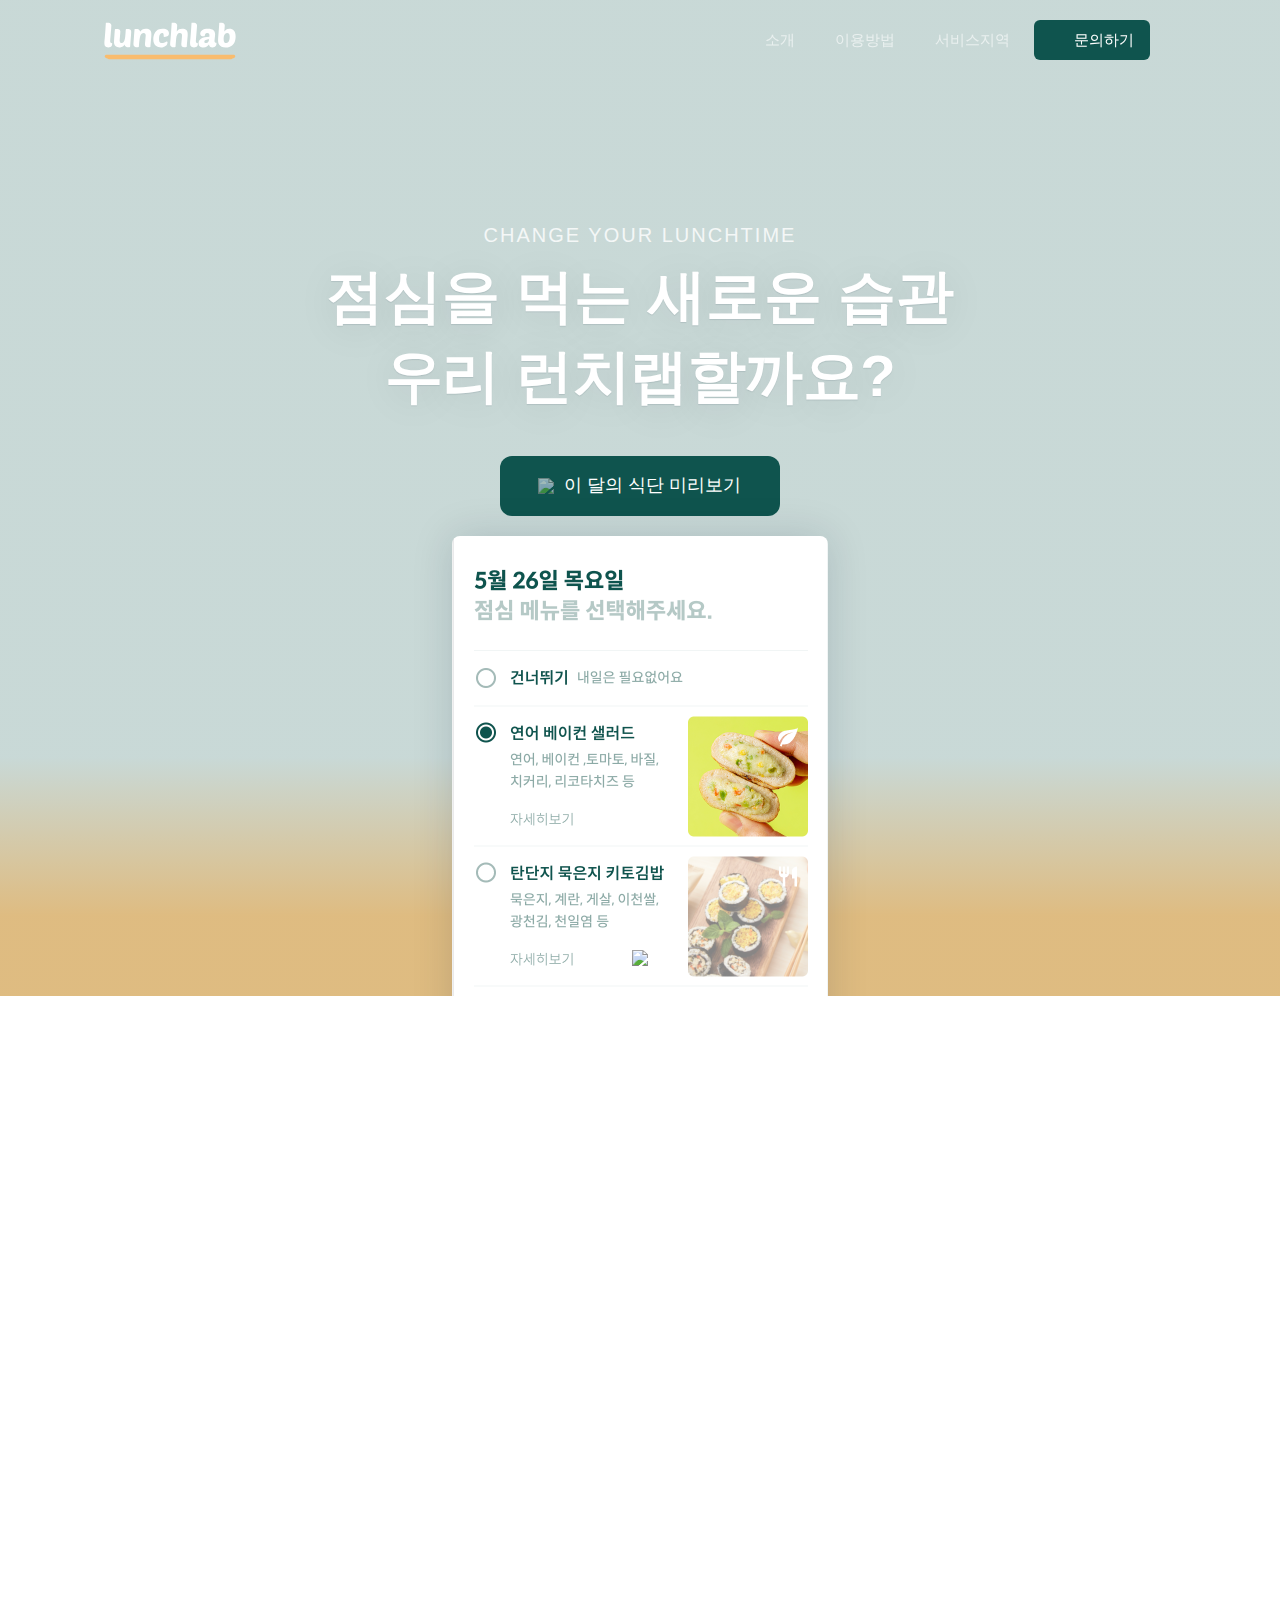
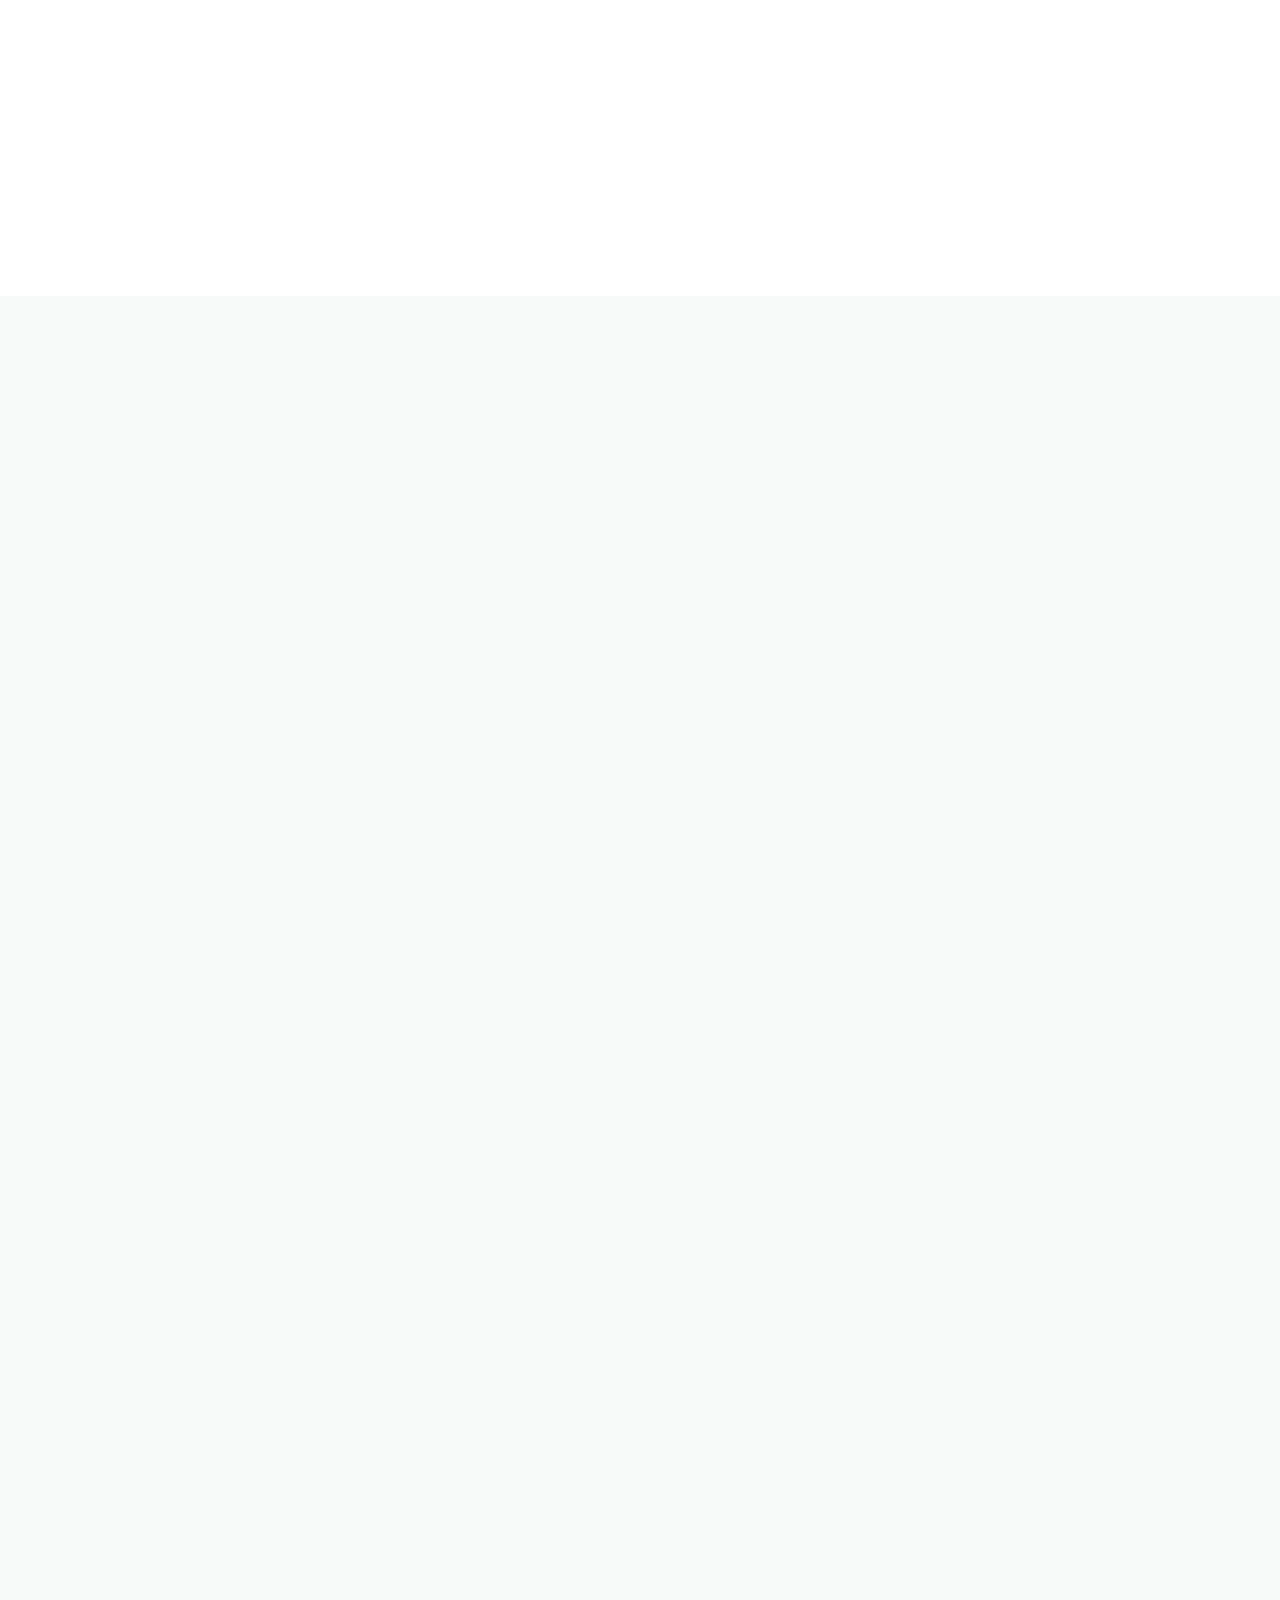
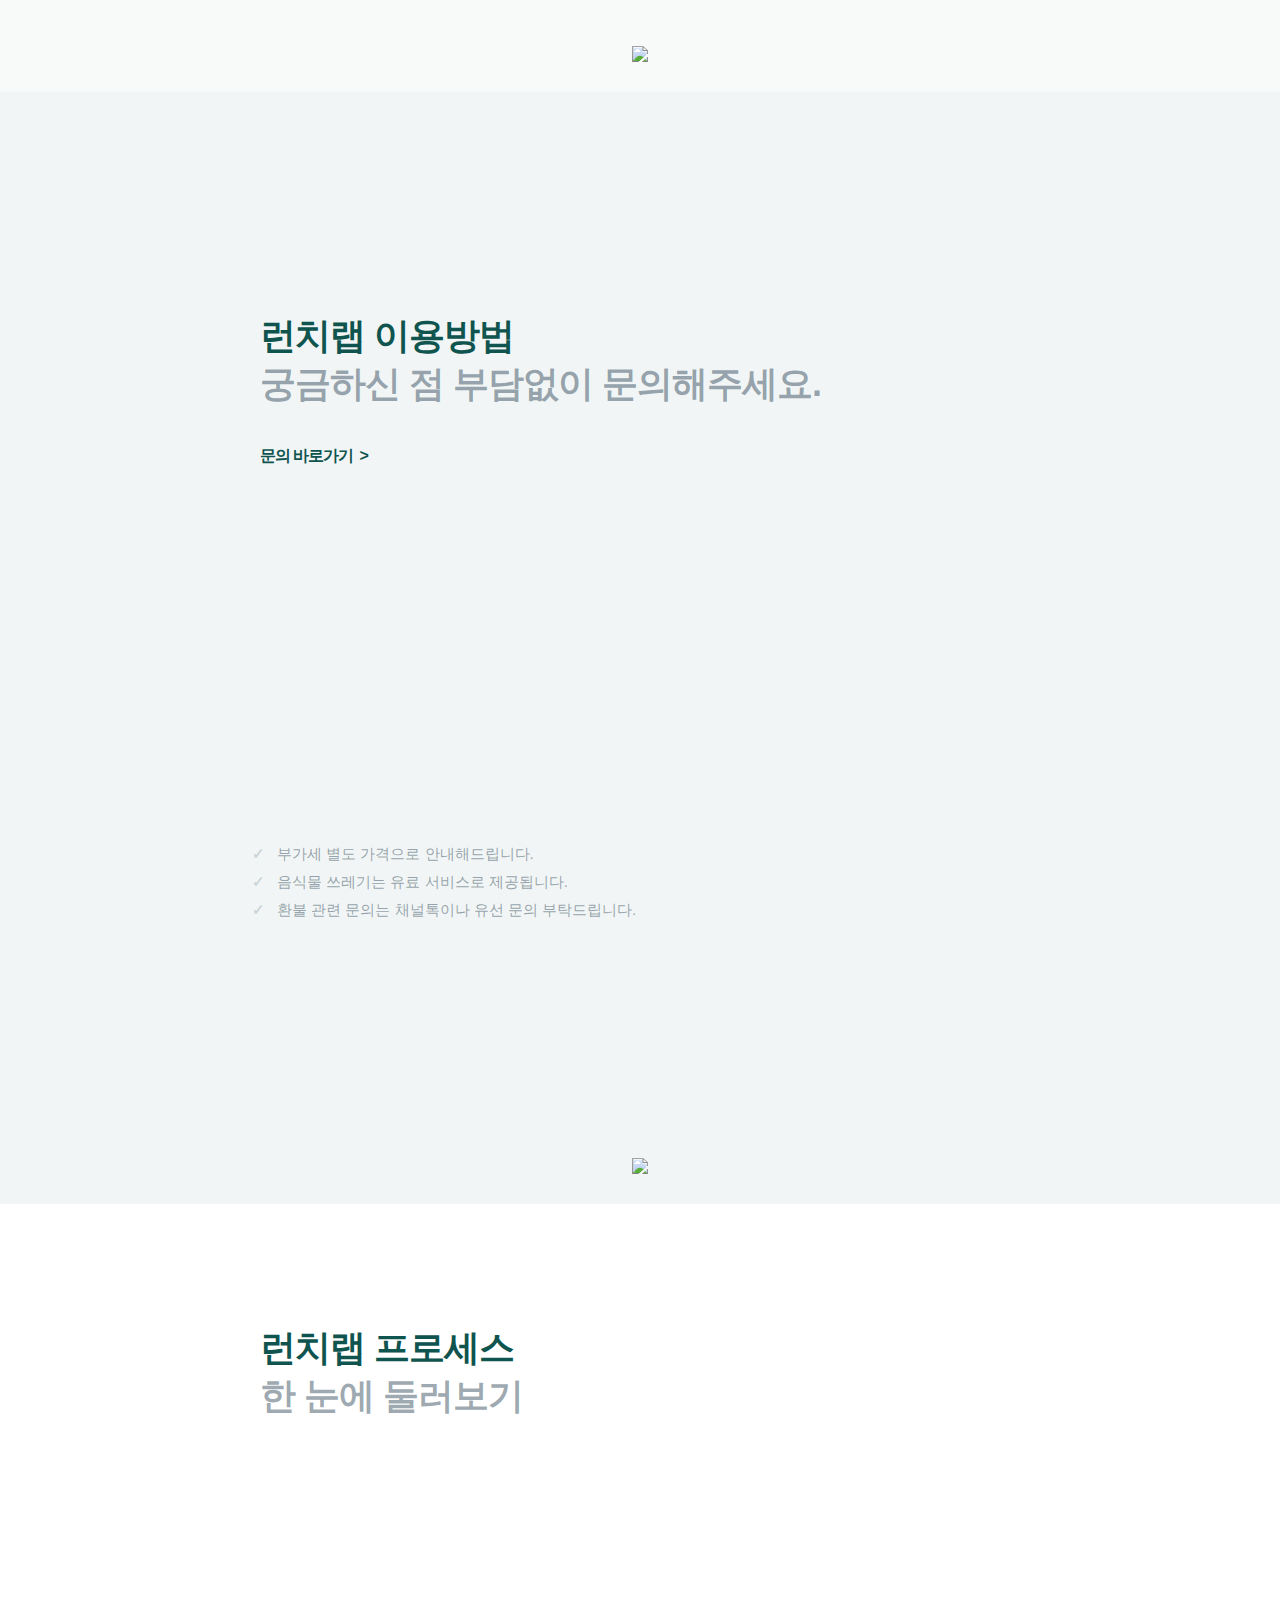
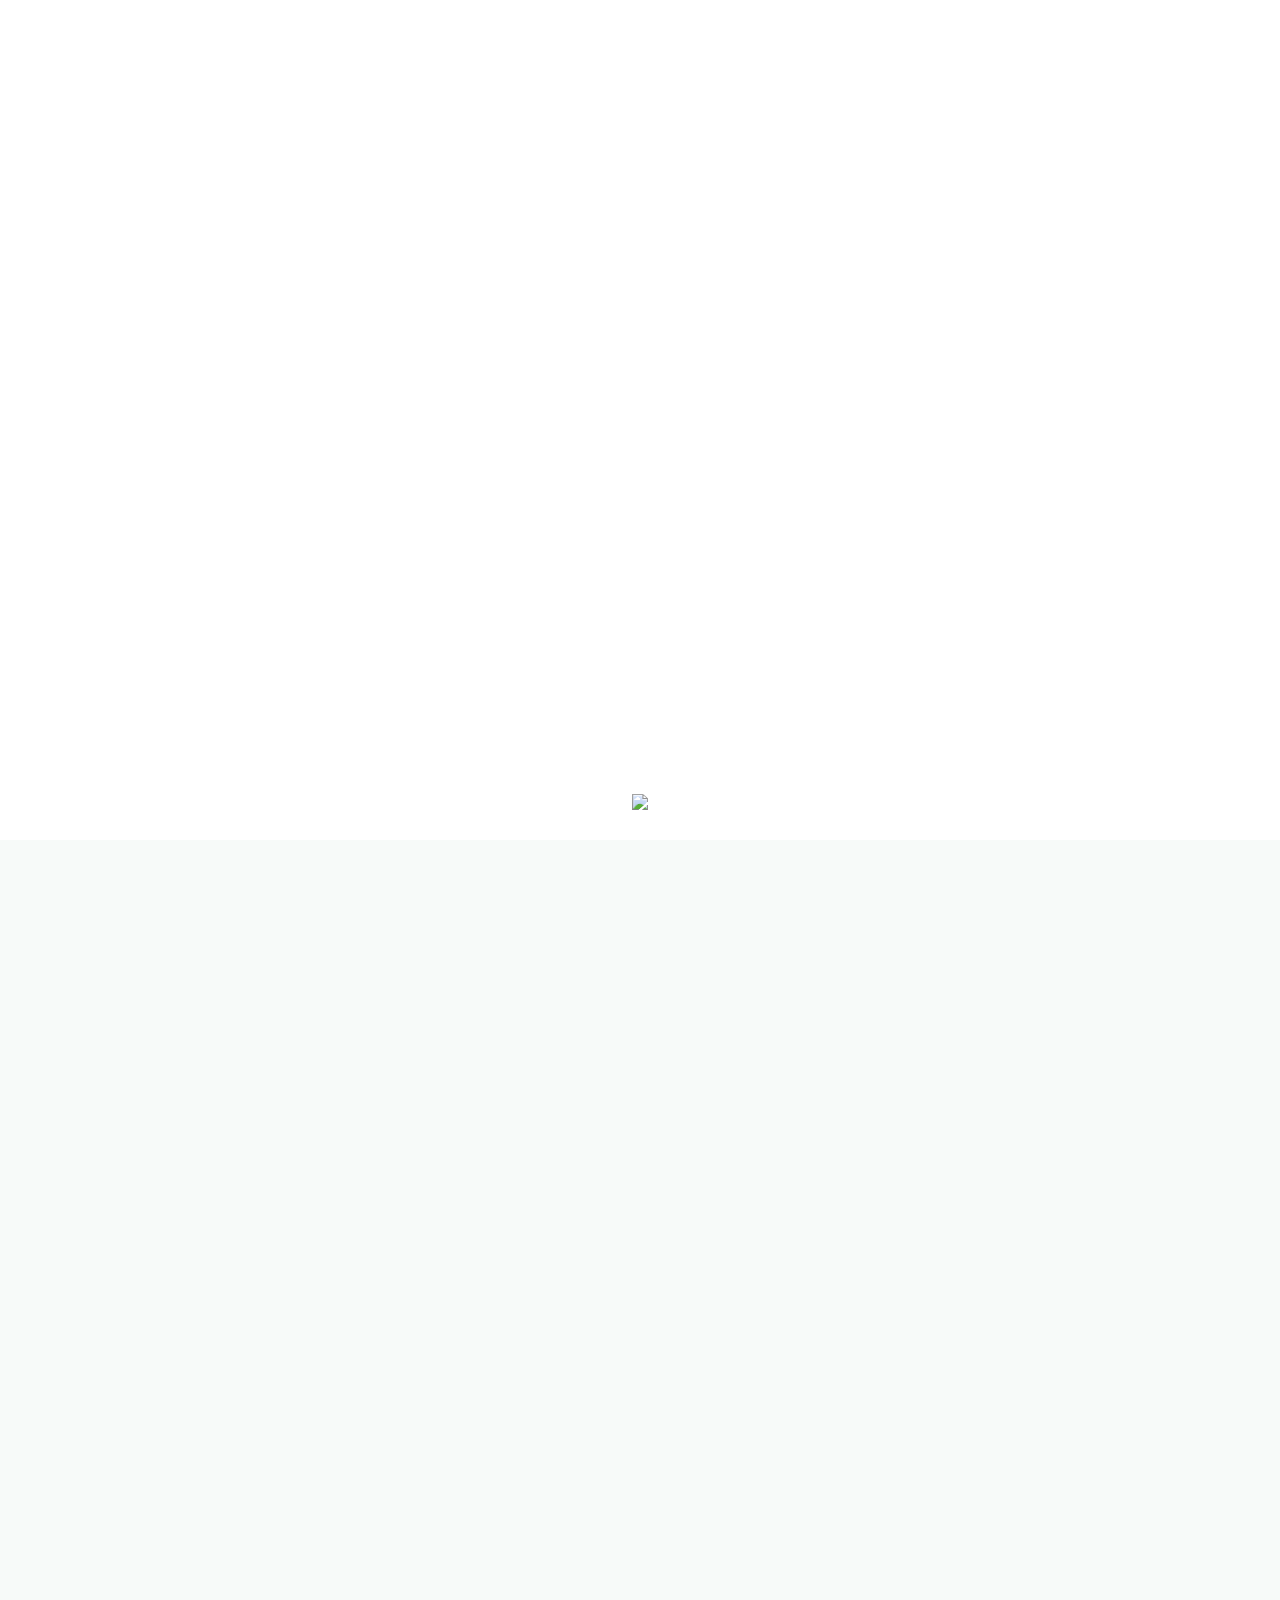
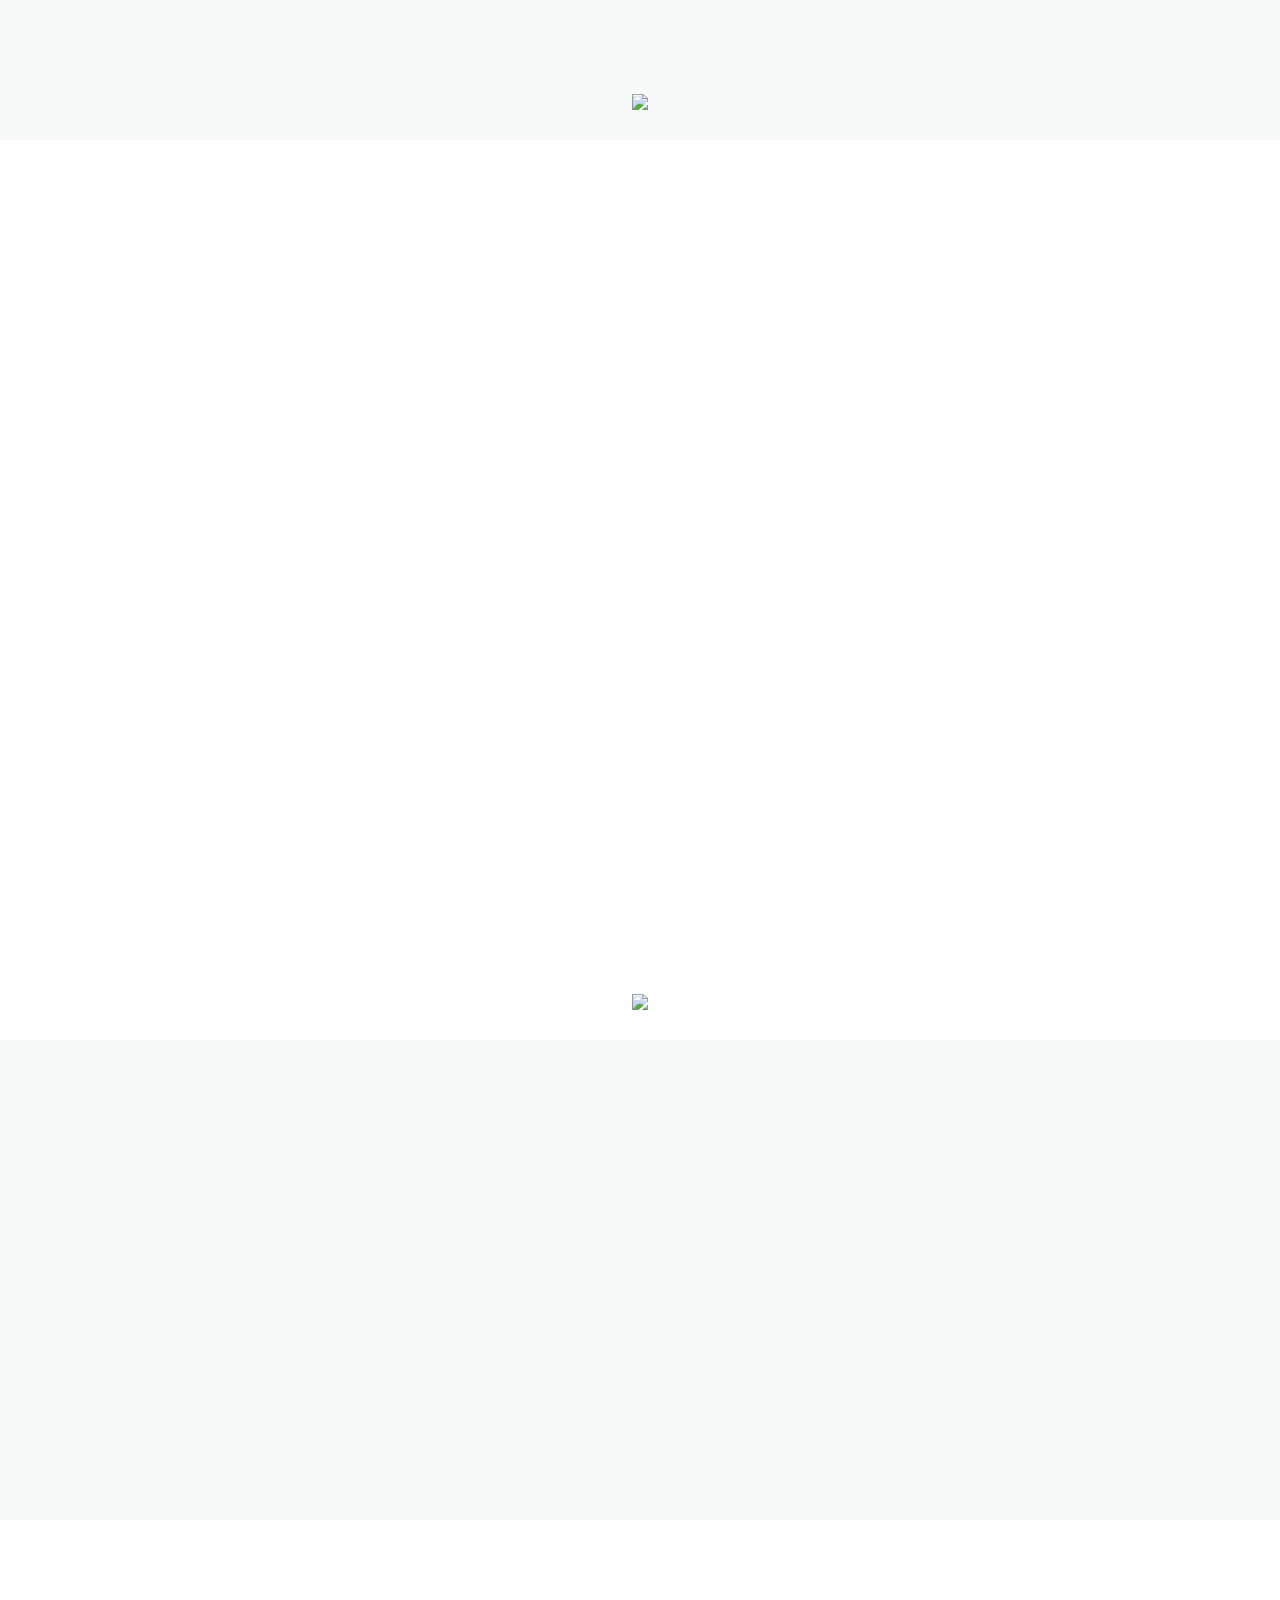
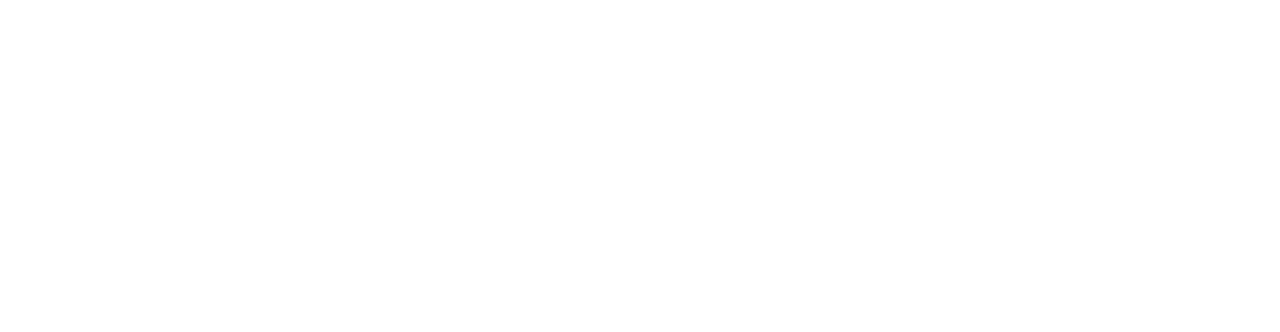
==== index.html @ 1bc384d7 "로고 최종 확정안 반영" ====
<!DOCTYPE html>
<html>
<head>
<meta charset="UTF-8">
<meta name="viewport" content="width=device-width, initial-scale=1.0" />
<meta name="theme-color" content="#ffffff">
<link rel=”shortcut icon” href=”img/favicon.png”>
<link rel="icon" href="img/favicon.png">
<link rel="mask-icon" href="img/favicon.png" color="#000000">
<link rel="apple-touch-icon" href="img/favicon.png">
<title> 런치랩 </title>
<link rel="stylesheet" href="asset/company.css">
</head>

<body>

<div class="wrapper">

    <header class="gnb wow fadeInDown" data-wow-delay=".5s">
        <div class="inner-wrapper">
            <a class="brand" href="#jump-hero">
                <svg width="192" height="50" viewBox="0 0 192 50" fill="FFFFFF" xmlns="http://www.w3.org/2000/svg">
                    <path d="M11.3732 33.8372C9.45861 33.8372 8.08443 33.3402 7.25066 32.3464C6.41689 31.3525 6 29.7111 6 27.4221C6 27.0607 6.01544 26.6089 6.04632 26.0668C6.10808 25.5247 6.16984 24.832 6.2316 23.9887C6.32424 23.1153 6.43233 22.0461 6.55585 20.7812C6.67937 19.5162 6.80289 17.9802 6.92641 16.1732C7.08082 14.3661 7.23522 12.2428 7.38962 9.80329C7.5749 7.36376 7.76019 4.53271 7.94547 1.31012C7.97635 0.647528 8.05355 0.255998 8.17707 0.135527C8.26971 0.0451757 8.51676 0 8.9182 0H10.7247C11.6511 0 12.4231 0.105411 13.0407 0.316234C13.6584 0.527058 14.1524 0.813176 14.523 1.17459C14.8936 1.536 15.1561 1.95765 15.3105 2.43953C15.4649 2.89129 15.5421 3.37318 15.5421 3.88518C15.5421 4.48753 15.4957 5.36094 15.4031 6.50541C15.3413 7.61976 15.2487 8.88471 15.1252 10.3002C15.0017 11.7158 14.8781 13.1915 14.7546 14.7275C14.6311 16.2635 14.5076 17.7393 14.384 19.1548C14.2605 20.5402 14.1524 21.7901 14.0598 22.9045C13.998 24.0188 13.9672 24.8621 13.9672 25.4344C13.9672 26.2174 14.1061 26.7746 14.384 27.1059C14.6928 27.4372 15.0171 27.6781 15.3568 27.8287C15.6965 27.9492 16.0053 28.0395 16.2832 28.0998C16.592 28.1299 16.7464 28.2202 16.7464 28.3708C16.7464 29.0334 16.6692 29.696 16.5148 30.3586C16.3604 30.9911 16.0825 31.5784 15.681 32.1205C15.2796 32.6325 14.7237 33.0541 14.0135 33.3854C13.3341 33.6866 12.454 33.8372 11.3732 33.8372Z" "/>
                    <path d="M27.8985 12.4235C27.8985 13.056 27.8367 13.9445 27.7132 15.0889C27.6205 16.2334 27.5125 17.4231 27.3889 18.6579C27.2963 19.8927 27.1882 21.0522 27.0647 22.1365C26.9721 23.2207 26.9257 24.0038 26.9257 24.4856C26.9257 25.5398 27.1882 26.368 27.7132 26.9704C28.269 27.5426 29.0256 27.8287 29.9829 27.8287C30.8167 27.8287 31.5115 27.5125 32.0673 26.88C32.6541 26.2174 33.1173 25.3741 33.4569 24.3501C33.8275 23.296 34.1209 22.1064 34.337 20.7812C34.5532 19.456 34.7076 18.1158 34.8002 16.7605C34.9238 15.4052 35.0164 14.0951 35.0782 12.8301C35.1708 11.5351 35.2635 10.4207 35.3561 9.48706C35.387 9.24612 35.4796 9.03529 35.634 8.85459C35.7884 8.67388 36.0355 8.58353 36.3752 8.58353H38.0427C39 8.58353 39.772 8.68894 40.3587 8.89976C40.9763 9.08047 41.455 9.35153 41.7947 9.71294C42.1652 10.0744 42.4123 10.5261 42.5358 11.0682C42.6902 11.5802 42.7674 12.1826 42.7674 12.8753C42.7674 13.3271 42.7365 13.9746 42.6748 14.8179C42.6439 15.6311 42.5667 16.7755 42.4432 18.2513C42.3196 19.6969 42.1652 21.5492 41.98 23.808C41.8256 26.0367 41.6248 28.8075 41.3778 32.1205C41.316 32.7529 41.2388 33.1294 41.1462 33.2499C41.0844 33.3704 40.8374 33.4306 40.405 33.4306H38.5985C37.6721 33.4306 36.9001 33.3252 36.2825 33.1144C35.6958 32.9035 35.2171 32.6325 34.8466 32.3012C34.476 31.9699 34.2135 31.5784 34.0591 31.1266C33.9047 30.6748 33.8121 30.208 33.7812 29.7261C33.318 30.5092 32.793 31.1718 32.2063 31.7139C31.6504 32.256 31.0637 32.6927 30.4461 33.024C29.8285 33.3252 29.1954 33.536 28.547 33.6565C27.8985 33.8071 27.2654 33.8824 26.6478 33.8824C25.4743 33.8824 24.4244 33.7016 23.498 33.3402C22.5716 32.9487 21.7841 32.4367 21.1356 31.8042C20.518 31.1718 20.0394 30.4188 19.6997 29.5454C19.36 28.672 19.1902 27.7384 19.1902 26.7445C19.1902 26.3529 19.2056 25.7205 19.2365 24.8471C19.2983 23.9435 19.36 22.9346 19.4218 21.8202C19.5144 20.7059 19.6071 19.5313 19.6997 18.2965C19.7923 17.0315 19.8695 15.8419 19.9313 14.7275C20.0239 13.6132 20.1012 12.6344 20.1629 11.7911C20.2556 10.9478 20.3173 10.3454 20.3482 9.984C20.41 9.44188 20.5335 9.08047 20.7188 8.89976C20.904 8.68894 21.2128 8.58353 21.6452 8.58353H23.1274C24.0847 8.58353 24.8722 8.67388 25.4898 8.85459C26.1074 9.03529 26.586 9.2913 26.9257 9.62259C27.2963 9.95388 27.5433 10.3605 27.6669 10.8424C27.8213 11.2941 27.8985 11.8212 27.8985 12.4235Z" />
                    <path d="M61.6945 29.4551C61.6945 28.7925 61.7408 27.9341 61.8334 26.88C61.957 25.7958 62.065 24.6664 62.1577 23.4918C62.2812 22.2871 62.3893 21.1275 62.4819 20.0132C62.6054 18.8988 62.6672 17.9652 62.6672 17.2122C62.6672 16.4292 62.4665 15.7365 62.065 15.1341C61.6945 14.5016 60.9533 14.1854 59.8416 14.1854C58.7608 14.1854 57.8653 14.4414 57.155 14.9534C56.4448 15.4654 55.8426 16.3991 55.3485 17.7544C54.8853 19.1096 54.4993 20.9769 54.1905 23.3562C53.8817 25.7355 53.5884 28.7925 53.3104 32.5271C53.2796 32.8885 53.2023 33.1294 53.0788 33.2499C52.9553 33.3704 52.6928 33.4306 52.2914 33.4306H50.6238C49.6665 33.4306 48.8791 33.3402 48.2615 33.1595C47.6747 32.9487 47.1961 32.6626 46.8255 32.3012C46.4859 31.9398 46.2388 31.5031 46.0844 30.9911C45.9609 30.4489 45.8991 29.8315 45.8991 29.1388C45.8991 28.6871 45.9146 28.0546 45.9454 27.2414C46.0072 26.3981 46.0998 25.2537 46.2234 23.808C46.3469 22.3322 46.4858 20.48 46.6403 18.2513C46.8255 15.9925 47.0417 13.2066 47.2887 9.89365C47.3196 9.23106 47.3968 8.83953 47.5203 8.71906C47.613 8.62871 47.86 8.58353 48.2615 8.58353H50.068C50.9944 8.58353 51.751 8.68894 52.3377 8.89976C52.9553 9.11059 53.4494 9.39671 53.82 9.75812C54.1905 10.0894 54.453 10.496 54.6074 10.9779C54.7618 11.4296 54.8545 11.8965 54.8853 12.3784C55.8426 10.7821 56.9389 9.68282 58.1741 9.08047C59.4093 8.448 60.9533 8.13177 62.8062 8.13177C64.1032 8.13177 65.2303 8.2673 66.1876 8.53835C67.1449 8.80941 67.9323 9.27623 68.5499 9.93882C69.1984 10.5713 69.6771 11.4146 69.9859 12.4687C70.2947 13.4927 70.4491 14.7727 70.4491 16.3087C70.4491 16.7906 70.4182 17.4833 70.3564 18.3868C70.2947 19.2904 70.2175 20.2842 70.1248 21.3685C70.0322 22.4226 69.9241 23.5369 69.8006 24.7115C69.708 25.856 69.6153 26.9252 69.5227 27.9191C69.43 28.9129 69.3528 29.7864 69.2911 30.5393C69.2293 31.2922 69.1984 31.7892 69.1984 32.0301C69.1984 32.6927 69.1212 33.0993 68.9668 33.2499C68.8124 33.3704 68.4727 33.4306 67.9478 33.4306H66.4655C65.4773 33.4306 64.6744 33.3402 64.0568 33.1595C63.4392 32.9788 62.9606 32.7228 62.6209 32.3915C62.2812 32.0602 62.0342 31.6536 61.8798 31.1718C61.7562 30.6598 61.6945 30.0875 61.6945 29.4551Z" />
                    <path d="M85.3245 27.8739C86.2201 27.8739 86.9921 27.7534 87.6406 27.5125C88.3199 27.2715 88.9067 27.0005 89.4008 26.6993C89.8948 26.3981 90.3117 26.1271 90.6514 25.8861C90.9911 25.6452 91.2999 25.5247 91.5778 25.5247C92.2881 25.5247 92.6432 25.9765 92.6432 26.88C92.6432 27.0908 92.5969 27.392 92.5042 27.7835C92.4116 28.1449 92.2881 28.5365 92.1337 28.9581C91.9793 29.3497 91.8094 29.7261 91.6242 30.0875C91.4697 30.4489 91.3153 30.72 91.1609 30.9007C91.0065 31.0513 90.7286 31.2922 90.3272 31.6235C89.9566 31.9548 89.4471 32.2861 88.7986 32.6174C88.1501 32.9487 87.3935 33.2348 86.5289 33.4758C85.6642 33.7468 84.7069 33.8824 83.657 33.8824C82.4835 33.8824 81.2638 33.7167 79.9977 33.3854C78.7624 33.024 77.6353 32.4216 76.6162 31.5784C75.5972 30.7049 74.748 29.5454 74.0686 28.0998C73.4201 26.624 73.0959 24.7868 73.0959 22.5882C73.0959 21.8052 73.1422 20.9167 73.2348 19.9228C73.3584 18.8988 73.59 17.8598 73.9296 16.8056C74.2693 15.7214 74.7171 14.6673 75.2729 13.6433C75.8597 12.5892 76.6317 11.6555 77.589 10.8424C78.5463 10.0292 79.6889 9.38165 81.0167 8.89976C82.3755 8.38776 83.9812 8.13177 85.8341 8.13177C87.3472 8.13177 88.6442 8.31247 89.725 8.67388C90.8367 9.00518 91.7477 9.472 92.4579 10.0744C93.1682 10.6466 93.6931 11.3242 94.0328 12.1073C94.4034 12.8904 94.5887 13.7336 94.5887 14.6372C94.5887 16.2635 94.0637 17.4682 93.0138 18.2513C91.9638 19.0042 90.4816 19.3807 88.567 19.3807C88.1038 19.3807 87.7795 19.3506 87.5943 19.2904C87.4398 19.2 87.3626 19.0193 87.3626 18.7482C87.3626 18.0254 87.3472 17.3779 87.3163 16.8056C87.2854 16.2334 87.1928 15.7515 87.0384 15.36C86.9149 14.9685 86.7141 14.6673 86.4362 14.4565C86.1583 14.2456 85.7569 14.1402 85.2319 14.1402C84.2746 14.1402 83.5026 14.4414 82.9159 15.0438C82.36 15.6461 81.9277 16.384 81.6189 17.2574C81.341 18.1007 81.1557 18.9741 81.063 19.8776C81.0013 20.7812 80.9704 21.5341 80.9704 22.1365C80.9704 24.2748 81.3101 25.7656 81.9894 26.6089C82.6997 27.4522 83.8114 27.8739 85.3245 27.8739Z" />
                    <path d="M111.626 27.8287C111.719 26.8348 111.811 25.7958 111.904 24.7115C112.027 23.6273 112.12 22.5882 112.182 21.5944C112.274 20.6005 112.352 19.712 112.413 18.9289C112.475 18.1459 112.506 17.5736 112.506 17.2122C112.506 16.4292 112.305 15.7365 111.904 15.1341C111.533 14.5016 110.792 14.1854 109.681 14.1854C108.198 14.1854 106.994 14.8631 106.068 16.2184C105.172 17.5736 104.647 19.3807 104.493 21.6395C104.431 22.272 104.354 23.1605 104.261 24.3049C104.168 25.4193 104.076 26.5638 103.983 27.7384C103.89 28.8828 103.798 29.9219 103.705 30.8555C103.643 31.7591 103.613 32.3162 103.613 32.5271C103.613 32.8885 103.535 33.1294 103.381 33.2499C103.257 33.3704 102.995 33.4306 102.593 33.4306H100.926C99.9686 33.4306 99.1812 33.3402 98.5636 33.1595C97.9768 32.9487 97.4982 32.6626 97.1276 32.3012C96.7879 31.9398 96.5409 31.5031 96.3865 30.9911C96.263 30.4489 96.2012 29.8315 96.2012 29.1388C96.2012 28.4762 96.2475 27.5577 96.3402 26.3831C96.4637 25.1784 96.6181 23.5369 96.8034 21.4588C96.9887 19.3506 97.2048 16.6701 97.4519 13.4174C97.6989 10.1647 97.9614 6.12894 98.2393 1.31012C98.2702 0.647528 98.3474 0.255998 98.4709 0.135527C98.5636 0.0451757 98.8106 0 99.2121 0H101.019C101.945 0 102.717 0.105411 103.335 0.316234C103.952 0.527058 104.446 0.813176 104.817 1.17459C105.187 1.536 105.45 1.95765 105.604 2.43953C105.759 2.89129 105.836 3.37318 105.836 3.88518C105.836 4.42729 105.774 5.43623 105.651 6.912C105.558 8.38776 105.434 10.1195 105.28 12.1073C106.206 10.6014 107.226 9.56235 108.337 8.99012C109.48 8.41788 110.916 8.13177 112.645 8.13177C113.942 8.13177 115.069 8.2673 116.026 8.53835C116.984 8.80941 117.771 9.27623 118.389 9.93882C119.037 10.5713 119.516 11.4146 119.825 12.4687C120.134 13.4927 120.288 14.7727 120.288 16.3087C120.288 16.7906 120.242 17.6188 120.149 18.7934C120.056 19.968 119.933 21.3082 119.778 22.8141C119.655 24.32 119.516 25.9012 119.362 27.5576C119.238 29.184 119.13 30.6748 119.037 32.0301C119.006 32.3614 118.976 32.6174 118.945 32.7981C118.914 32.9788 118.852 33.1144 118.759 33.2047C118.698 33.2951 118.59 33.3553 118.435 33.3854C118.281 33.4155 118.065 33.4306 117.787 33.4306H116.304C115.316 33.4306 114.513 33.3402 113.896 33.1595C113.278 32.9788 112.799 32.7228 112.46 32.3915C112.12 32.0602 111.873 31.6536 111.719 31.1718C111.595 30.6598 111.533 30.0875 111.533 29.4551C111.533 29.1539 111.533 28.8678 111.533 28.5967C111.564 28.3256 111.595 28.0696 111.626 27.8287Z" />
                    <path d="M128.876 33.8372C126.961 33.8372 125.587 33.3402 124.753 32.3464C123.919 31.3525 123.503 29.7111 123.503 27.4221C123.503 27.0607 123.518 26.6089 123.549 26.0668C123.611 25.5247 123.672 24.832 123.734 23.9887C123.827 23.1153 123.935 22.0461 124.058 20.7812C124.182 19.5162 124.305 17.9802 124.429 16.1732C124.583 14.3661 124.738 12.2428 124.892 9.80329C125.077 7.36376 125.263 4.53271 125.448 1.31012C125.479 0.647528 125.556 0.255998 125.68 0.135527C125.772 0.0451757 126.019 0 126.421 0H128.227C129.154 0 129.926 0.105411 130.543 0.316234C131.161 0.527058 131.655 0.813176 132.026 1.17459C132.396 1.536 132.659 1.95765 132.813 2.43953C132.967 2.89129 133.045 3.37318 133.045 3.88518C133.045 4.48753 132.998 5.36094 132.906 6.50541C132.844 7.61976 132.751 8.88471 132.628 10.3002C132.504 11.7158 132.381 13.1915 132.257 14.7275C132.134 16.2635 132.01 17.7393 131.887 19.1548C131.763 20.5402 131.655 21.7901 131.562 22.9045C131.501 24.0188 131.47 24.8621 131.47 25.4344C131.47 26.2174 131.609 26.7746 131.887 27.1059C132.195 27.4372 132.52 27.6781 132.859 27.8287C133.199 27.9492 133.508 28.0395 133.786 28.0998C134.095 28.1299 134.249 28.2202 134.249 28.3708C134.249 29.0334 134.172 29.696 134.017 30.3586C133.863 30.9911 133.585 31.5784 133.184 32.1205C132.782 32.6325 132.226 33.0541 131.516 33.3854C130.837 33.6866 129.957 33.8372 128.876 33.8372Z" />
                    <path d="M135.164 27.8739C135.164 25.1633 136.415 23.04 138.916 21.504C141.417 19.968 145.108 19.1398 149.987 19.0193C150.018 18.688 150.033 18.4169 150.033 18.2061C150.064 17.9652 150.079 17.6791 150.079 17.3478C150.079 16.384 149.894 15.616 149.524 15.0438C149.153 14.4715 148.381 14.1854 147.208 14.1854C146.559 14.1854 146.034 14.2758 145.633 14.4565C145.231 14.6372 144.907 14.8932 144.66 15.2245C144.413 15.5256 144.212 15.9021 144.058 16.3539C143.903 16.8056 143.764 17.3026 143.641 17.8447C143.579 18.1158 143.44 18.2965 143.224 18.3868C143.008 18.4471 142.668 18.4772 142.205 18.4772C139.055 18.4772 137.48 17.3176 137.48 14.9986C137.48 14.0649 137.696 13.1765 138.129 12.3332C138.592 11.4899 139.256 10.7671 140.12 10.1647C141.016 9.53224 142.128 9.03529 143.456 8.67388C144.783 8.31247 146.327 8.13177 148.088 8.13177C151.515 8.13177 154.001 8.82447 155.545 10.2099C157.089 11.5953 157.861 13.5529 157.861 16.0828C157.861 16.4141 157.815 17.0165 157.722 17.8899C157.661 18.7332 157.568 19.6367 157.444 20.6005C157.352 21.5341 157.259 22.4226 157.166 23.2659C157.105 24.1092 157.074 24.6965 157.074 25.0278C157.074 25.7807 157.213 26.3228 157.491 26.6541C157.769 26.9553 158.077 27.1661 158.417 27.2866C158.788 27.4071 159.112 27.4974 159.39 27.5576C159.668 27.6179 159.807 27.7685 159.807 28.0094C159.807 28.672 159.714 29.3497 159.529 30.0424C159.344 30.7351 159.035 31.3675 158.602 31.9398C158.201 32.512 157.63 32.9788 156.889 33.3402C156.178 33.7016 155.298 33.8824 154.248 33.8824C152.766 33.8824 151.654 33.536 150.913 32.8433C150.172 32.1506 149.678 31.1868 149.431 29.952C148.69 31.0061 147.717 31.9247 146.513 32.7078C145.339 33.4908 143.795 33.8824 141.881 33.8824C140.954 33.8824 140.074 33.7769 139.24 33.5661C138.437 33.3553 137.727 33.0089 137.11 32.5271C136.523 32.0452 136.044 31.4278 135.674 30.6748C135.334 29.8918 135.164 28.9581 135.164 27.8739ZM149.57 22.7238C148.767 22.7238 147.98 22.784 147.208 22.9045C146.436 23.0249 145.741 23.2207 145.123 23.4918C144.536 23.7327 144.058 24.064 143.687 24.4856C143.317 24.9073 143.131 25.4193 143.131 26.0217C143.131 26.7144 143.347 27.1962 143.78 27.4673C144.243 27.7384 144.737 27.8739 145.262 27.8739C145.756 27.8739 146.25 27.7685 146.744 27.5576C147.238 27.3468 147.671 27.0306 148.041 26.6089C148.443 26.1572 148.782 25.6151 149.06 24.9826C149.338 24.3501 149.508 23.5972 149.57 22.7238Z" />
                    <path d="M172.335 33.8824C169.958 33.8824 168.074 33.5511 166.684 32.8885C165.295 32.1958 164.245 31.3374 163.534 30.3134C162.824 29.2894 162.376 28.1901 162.191 27.0155C162.006 25.8108 161.913 24.7115 161.913 23.7177C161.913 23.3261 161.944 22.5581 162.006 21.4137C162.099 20.2692 162.207 18.944 162.33 17.4381C162.454 15.9322 162.577 14.336 162.701 12.6494C162.824 10.9327 162.948 9.32141 163.071 7.81553C163.195 6.27953 163.287 4.92424 163.349 3.74965C163.442 2.57506 163.488 1.76188 163.488 1.31012C163.488 0.647528 163.534 0.271057 163.627 0.180704C163.72 0.0602345 163.998 0 164.461 0H166.267C167.194 0 167.966 0.105411 168.583 0.316234C169.201 0.527058 169.695 0.813176 170.066 1.17459C170.436 1.536 170.699 1.95765 170.853 2.43953C171.008 2.89129 171.085 3.38824 171.085 3.93035C171.085 4.44235 171.023 5.43623 170.899 6.912C170.807 8.38776 170.683 10.1195 170.529 12.1073C171.332 10.752 172.243 9.75812 173.262 9.12565C174.281 8.46306 175.624 8.13177 177.292 8.13177C180.102 8.13177 182.248 9.0353 183.73 10.8424C185.243 12.6494 186 15.3449 186 18.9289C186 19.8626 185.923 20.8866 185.768 22.0009C185.645 23.1153 185.398 24.2297 185.027 25.344C184.688 26.4282 184.194 27.4974 183.545 28.5515C182.927 29.5755 182.109 30.4791 181.09 31.2621C180.071 32.0452 178.836 32.6777 177.384 33.1595C175.964 33.6414 174.281 33.8824 172.335 33.8824ZM174.42 14.1402C173.308 14.1402 172.428 14.4264 171.78 14.9986C171.162 15.5708 170.683 16.2635 170.344 17.0767C170.004 17.8899 169.788 18.7633 169.695 19.6969C169.602 20.6005 169.556 21.3986 169.556 22.0913C169.556 24.1694 169.85 25.6602 170.436 26.5638C171.023 27.4372 171.903 27.8739 173.077 27.8739C174.188 27.8739 175.053 27.5426 175.671 26.88C176.319 26.1873 176.798 25.3741 177.106 24.4405C177.446 23.5068 177.662 22.5581 177.755 21.5944C177.848 20.6306 177.894 19.8777 177.894 19.3355C177.894 17.6489 177.631 16.3689 177.106 15.4955C176.581 14.592 175.686 14.1402 174.42 14.1402Z" />
                    <path d="M10.2812 49.1406C8.18847 48.0942 7.14213 47.5711 6.85544 47.1774C6.13425 46.1871 6.46475 44.7871 7.55267 44.2239C7.98514 44 9.15499 44 11.4947 44H180.505C182.845 44 184.015 44 184.447 44.2239C185.535 44.7871 185.866 46.1871 185.145 47.1774C184.858 47.5711 183.812 48.0942 181.719 49.1406V49.1406C181.269 49.3653 181.045 49.4776 180.814 49.5699C180.26 49.7921 179.675 49.9301 179.079 49.9795C178.832 50 178.581 50 178.078 50H13.9217C13.4193 50 13.1681 50 12.9207 49.9795C12.3252 49.9301 11.7404 49.7921 11.1856 49.5699C10.9552 49.4776 10.7305 49.3653 10.2812 49.1406V49.1406Z" fill="#F9BC6E"/>
                </svg>
            </a>
            <nav>
                <a href="#jump-why">소개</a>
                <a href="#jump-howto">이용방법</a>
                <a href="#jump-area">서비스지역</a>
                <a href="#jump-contact">문의하기</a>
            </nav>
        </div>
    </header>

    <section id="jump-hero" class="hero">
        <div class="msg">
            <em class="wow fadeInDown">change your lunchtime</em>
            <span class="wow fadeIn" data-wow-delay=".5s">점심을 먹는 새로운 습관</span>
            <strong class="wow fadeIn" data-wow-delay="1s">우리 런치랩할까요?</strong>
            <a href="#" class="wow fadeInUp" data-wow-delay="1.5s"><img src="https://icongr.am/material/chef-hat.svg?size=20&color=FFFFFF" /> 이 달의 식단 미리보기</a>
        </div>
        <div class="preview-app wow fadeInUp slow" data-wow-delay="1s">
            <img src="img/preview0.png">
        </div>
        <button class="btn-jump" onclick="location.href='#jump-why'"><img src="https://icongr.am/material/chevron-down.svg?size=32&color=0E544E" /></button>
    </section>

    <section id="jump-why" class="why wow fadeIn slow">
        <div class="bubblemsg wow fadeInUp slow" data-wow-delay=".4s">
            <em>OUR MISSION</em>
            <p class="wow fadeIn" data-wow-delay=".4s">직장에 최적화된 똑똑한 점심식사 서비스를 만듭니다.</p>
            <p class="wow fadeIn" data-wow-delay=".4s">맛까지 좋은 완벽한 사용자 경험을 만듭니다.</p>
            <hr />
            <em>NEXT VISION</em>
            <p class="wow fadeIn" data-wow-delay=".8s"><u>점심 구독 서비스를 대중화</u>하여 일상의 하나로 만듭니다.</p>
            <p class="wow fadeIn" data-wow-delay=".8s">업계 🎖1위에 달하는 점유율을 달성 및 유지합니다.</p>
        </div>
        <button class="btn-jump" onclick="location.href='#jump-product'"><img src="https://icongr.am/material/chevron-down.svg?size=32&color=FFFFFF" /></button>
    </section>

    <section id="jump-product" class="product">
        <div class="products">
            <div class="msg wow fadeIn">
                <span>런치랩 상품소개</span>
                <span>개개인의 취향과 계획에 딱 맞게</span>
            </div>
            <div class="item wow fadeInLeft slow" data-kind="meal">
                <p>
                    <span>한국인은 밥심이니까</span>
                    <span>메인메뉴와 함께 다양한 구성으로</span>
                </p>
                <h4>한식</h4>
            </div>
            <div class="item wow fadeInLeft slow" data-kind="fresh" data-wow-delay=".6s">
                <p>
                    <span>간편하고 건강하게</span>
                    <span>신선한 재료로 만든 샐러드</span>
                </p>
                <h4>프레시박스</h4>
            </div>
            <div class="item wow fadeInLeft slow" data-kind="yogurt">
                <p>
                    <span>식사와 디저트의 완전체</span>
                    <span>가볍고 맛있고 다 하는</span>
                </p>
                <h4>그릭요거트</h4>
            </div>
            <div class="item wow fadeInUp slow" data-wow-delay=".6s">
                <p>
                    <span>수제버거, 헬시팩, 비건 등</span>
                    <span>런치랩은 늘 연구중입니다</span>
                </p>
                <h4>커밍순</h4>
            </div>
        </div>
        <button class="btn-jump" onclick="location.href='#jump-guide'"><img src="https://icongr.am/material/chevron-down.svg?size=32&color=8CAAA6" /></button>
    </section>

    <section id="jump-guide" class="guide">
        <div class="guidebox">
            <div class="msg">
                <span>런치랩 이용방법</span>
                <span>궁금하신 점 부담없이 문의해주세요. <a href="#jump-contact">문의 바로가기</a></span>
            </div>
            <div class="cardbox">
                <div class="item wow fadeInUp slow" data-kind="request">
                    <h4>서비스 신청</h4>
                    <ul>
                        <li>임직원이라면 누구나</li>
                        <li>식대 지원 유무 상관없음</li>
                        <li>개인별 개인/법인 결제 가능</li>
                    </ul>
                </div>
                <div class="item wow fadeInUp slow" data-kind="sign">
                    <h4>제휴 체결</h4>
                    <ul>
                        <li><em>월 단위 계약으로 부담없이</em></li>
                        <li><em>50% 가격으로 1회 체험 기회</em></li>
                    </ul>
                </div>
                <div class="item wow fadeInUp slow" data-kind="start">
                    <h4>런치랩 시작</h4>
                    <ul>
                        <li>계약서 작성</li>
                        <li>생산물책임보험 보상안 등 중요한 내용 안내</li>
                        <li><strong>점심 배송 기다리기</strong></li>
                    </ul>
                </div>
            </div>
            <ul class="information">
                <li>부가세 별도 가격으로 안내해드립니다.</li>
                <li>음식물 쓰레기는 유료 서비스로 제공됩니다.</li>
                <li>환불 관련 문의는 채널톡이나 유선 문의 부탁드립니다.</li>
            </ul>
        </div>
        <button class="btn-jump" onclick="location.href='#jump-process'"><img src="https://icongr.am/material/chevron-down.svg?size=32&color=8CAAA6" /></button>
    </section>

    <section id="jump-process" class="process">
        <div class="introduce">
            <div class="msg">
                <span>런치랩 프로세스</span>
                <span>한 눈에 둘러보기</span>
            </div>
            <div class="item wow fadeInDown slow" data-kind="order">
                <p>
                    <span>매일매일 입맛대로</span>
                    <span>간편하게 주문까지</span>
                </p>
                <h4>주문</h4>
            </div>
            <div class="item wow fadeInUp" data-kind="cook" data-wow-delay=".6s">
                <p>
                    <span>좋은 재료로 당일 생산한</span>
                    <span>갓 지은 음식을</span>
                </p>
                <h4>제조</h4>
            </div>
            <div class="item wow fadeInLeft slow" data-kind="delivery">
                <p>
                    <span>정확한 시간에</span>
                    <span>안전하게 배송을</span>
                </p>
                <h4>배송</h4>
            </div>
            <div class="item wow fadeInUp slow" data-kind="clean" data-wow-delay=".6s">
                <p>
                    <span>귀찮은 뒤처리도</span>
                    <span>런치랩이 다 할게요</span>
                </p>
                <h4>뒤처리</h4>
            </div>
        </div>
        <button class="btn-jump" onclick="location.href='#jump-information'"><img src="https://icongr.am/material/chevron-down.svg?size=32&color=8CAAA6" /></button>
    </section>

    <section id="jump-information" class="information">
        
        <div class="msg wow fadeInUp">
            <h2>자주 묻는 질문</h2>
        </div>
        <div class="faq wow fadeInUp slow" data-wow-delay=".5s">
            <div class="faq-item">
                <input type="radio" name="faq" id="faq-0" checked />
                <label for="faq-0">
                    <span>런치랩과 제휴하고 싶어요.</span>
                </label>
                <div>
                    <p>런치랩 이용을 원하는 임직원이라면 누구든
                    신청가능합니다.</p>
                    <p>런치랩 서비스 지역: 서울 전지역, 경기 일부
                    최소 서비스 인원: 15명 이상 ~
                    (15명 이하는 별도 문의 부탁드립니다!)</p>
                </div>
            </div>
            <div class="faq-item">
                <input type="radio" name="faq" id="faq-1" />
                <label for="faq-1">
                    <span>런치랩 서비스 이용가능 지역을 안내해주세요.</span>
                </label>
                <div>
                    <p>런치랩 서비스 지역: 서울 전지역, 경기 일부
                    최소 서비스 인원: 15명 이상 ~
                    (15명 이하는 별도 문의 부탁드립니다!)</p>
                </div>
            </div>
            <div class="faq-item">
                <input type="radio" name="faq" id="faq-2" />
                <label for="faq-2">
                    <span>자주 묻는 질문을 업데이트해주세요.</span>
                </label>
                <div>송구스럽사오나 런치랩 faq는 아직 내용이 비어있습니다. 송구스럽사오나 런치랩 faq는 아직 내용이 비어있습니다. 송구스럽사오나 런치랩 faq는 아직 내용이 비어있습니다. 송구스럽사오나 런치랩 faq는 아직 내용이 비어있습니다. 송구스럽사오나 런치랩 faq는 아직 내용이 비어있습니다. 송구스럽사오나 런치랩 faq는 아직 내용이 비어있습니다. 송구스럽사오나 런치랩 faq는 아직 내용이 비어있습니다. </div>
            </div>
            <div class="faq-item">
                <input type="radio" name="faq" id="faq-3" />
                <label for="faq-3">
                    <span>자주 묻는 질문을 업데이트해주세요.</span>
                </label>
                <div>송구스럽사오나 런치랩 faq는 아직 내용이 비어있습니다. 송구스럽사오나 런치랩 faq는 아직 내용이 비어있습니다. 송구스럽사오나 런치랩 faq는 아직 내용이 비어있습니다. 송구스럽사오나 런치랩 faq는 아직 내용이 비어있습니다. 송구스럽사오나 런치랩 faq는 아직 내용이 비어있습니다. 송구스럽사오나 런치랩 faq는 아직 내용이 비어있습니다. 송구스럽사오나 런치랩 faq는 아직 내용이 비어있습니다. </div>
            </div>
        </div>
        <button class="btn-jump" onclick="location.href='#jump-clients'"><img src="https://icongr.am/material/chevron-down.svg?size=32&color=8CAAA6" /></button>
    </section>

    <section id="jump-clients" class="clients">
        <div class="msg">
            <strong class="wow fadeInUp" data-wow-delay=".4s">이렇게 멋진 회사들이</strong>
            <strong class="wow fadeInUp" data-wow-delay="1s">런치랩과 함께 합니다</strong>
        </div>
        <div class="partners wow fadeIn" data-wow-delay="1.6s">
            <div class="column">
                <div class="item">
                    <img src="logo/logo-revu.png" />
                </div>
                <div class="item">
                    <img src="logo/logo-kakaogame.png" />
                </div>
                <div class="item">
                    <img src="logo/logo-estsoft.png" />
                </div>
                <div class="item">
                    <img src="logo/logo-minish.png" />
                </div>
                <div class="item">
                    <img src="logo/logo-kakaomobility.png" />
                </div>
                <div class="item">
                    <img src="logo/logo-fsn.png" />
                </div>
                <div class="item">
                    <img src="logo/logo-yogiyo.png" />
                </div>
                <div class="item">
                    <img src="logo/logo-kakaopay.png" />
                </div>
            </div>
            <div class="column">
                <div class="item">
                    <img src="logo/logo-sen.png" />
                </div>
                <div class="item">
                    <img src="logo/logo-softpack.png" />
                </div>
                <div class="item">
                    <img src="logo/logo-idea.png" />
                </div>
                <div class="item">
                    <img src="logo/logo-eastend.png" />
                </div>
                <div class="item">
                    <img src="logo/logo-kyongbo.png" />
                </div>
                <div class="item">
                    <img src="logo/logo-moonclinic.png" />
                </div>
                <div class="item">
                    <img src="logo/logo-penelope.png" />
                </div>
                <div class="item">
                    <img src="logo/logo-insight.png" />
                </div>
            </div>
            <div class="column">
                <div class="item">
                    <img src="logo/logo-od.png" />
                </div>
                <div class="item">
                    <img src="logo/logo-cha.png" />
                </div>
                <div class="item">
                    <img src="logo/logo-hanaro.png" />
                </div>
                <div class="item">
                    <img src="logo/logo-cone.png" />
                </div>
                <div class="item">
                    <img src="logo/logo-dwcts.png" />
                </div>
                <div class="item">
                    <img src="logo/logo-pacific.png" />
                </div>
                <div class="item">
                    <img src="logo/logo-welltatin.png" />
                </div>
                <div class="item">
                    <img src="logo/logo-taggers.png" />
                </div>
            </div>
        </div>
        <button class="btn-jump" onclick="location.href='#jump-contact'"><img src="https://icongr.am/material/chevron-down.svg?size=32&color=8CAAA6" /></button>
    </section>

    <section id="jump-contact" class="contact">
        <strong class="wow fadeInUp" data-wow-delay=".25s">런치랩을 더 알고싶으신가요?</strong>
        <div class="wow fadeInUp" data-wow-delay=".5s">
            <strong>👩🏻‍💻</strong>
            <button onclick="window.location='mailto:help@itemscout.io'">이메일 문의하기</button>
        </div>
    </section>

    <footer class="copyright wow fadeIn fast">
        <div class="copyright-inner">
            
            <svg width="192" height="50" viewBox="0 0 192 50" fill="FFFFFF" xmlns="http://www.w3.org/2000/svg">
                <path d="M11.3732 33.8372C9.45861 33.8372 8.08443 33.3402 7.25066 32.3464C6.41689 31.3525 6 29.7111 6 27.4221C6 27.0607 6.01544 26.6089 6.04632 26.0668C6.10808 25.5247 6.16984 24.832 6.2316 23.9887C6.32424 23.1153 6.43233 22.0461 6.55585 20.7812C6.67937 19.5162 6.80289 17.9802 6.92641 16.1732C7.08082 14.3661 7.23522 12.2428 7.38962 9.80329C7.5749 7.36376 7.76019 4.53271 7.94547 1.31012C7.97635 0.647528 8.05355 0.255998 8.17707 0.135527C8.26971 0.0451757 8.51676 0 8.9182 0H10.7247C11.6511 0 12.4231 0.105411 13.0407 0.316234C13.6584 0.527058 14.1524 0.813176 14.523 1.17459C14.8936 1.536 15.1561 1.95765 15.3105 2.43953C15.4649 2.89129 15.5421 3.37318 15.5421 3.88518C15.5421 4.48753 15.4957 5.36094 15.4031 6.50541C15.3413 7.61976 15.2487 8.88471 15.1252 10.3002C15.0017 11.7158 14.8781 13.1915 14.7546 14.7275C14.6311 16.2635 14.5076 17.7393 14.384 19.1548C14.2605 20.5402 14.1524 21.7901 14.0598 22.9045C13.998 24.0188 13.9672 24.8621 13.9672 25.4344C13.9672 26.2174 14.1061 26.7746 14.384 27.1059C14.6928 27.4372 15.0171 27.6781 15.3568 27.8287C15.6965 27.9492 16.0053 28.0395 16.2832 28.0998C16.592 28.1299 16.7464 28.2202 16.7464 28.3708C16.7464 29.0334 16.6692 29.696 16.5148 30.3586C16.3604 30.9911 16.0825 31.5784 15.681 32.1205C15.2796 32.6325 14.7237 33.0541 14.0135 33.3854C13.3341 33.6866 12.454 33.8372 11.3732 33.8372Z" "/>
                <path d="M27.8985 12.4235C27.8985 13.056 27.8367 13.9445 27.7132 15.0889C27.6205 16.2334 27.5125 17.4231 27.3889 18.6579C27.2963 19.8927 27.1882 21.0522 27.0647 22.1365C26.9721 23.2207 26.9257 24.0038 26.9257 24.4856C26.9257 25.5398 27.1882 26.368 27.7132 26.9704C28.269 27.5426 29.0256 27.8287 29.9829 27.8287C30.8167 27.8287 31.5115 27.5125 32.0673 26.88C32.6541 26.2174 33.1173 25.3741 33.4569 24.3501C33.8275 23.296 34.1209 22.1064 34.337 20.7812C34.5532 19.456 34.7076 18.1158 34.8002 16.7605C34.9238 15.4052 35.0164 14.0951 35.0782 12.8301C35.1708 11.5351 35.2635 10.4207 35.3561 9.48706C35.387 9.24612 35.4796 9.03529 35.634 8.85459C35.7884 8.67388 36.0355 8.58353 36.3752 8.58353H38.0427C39 8.58353 39.772 8.68894 40.3587 8.89976C40.9763 9.08047 41.455 9.35153 41.7947 9.71294C42.1652 10.0744 42.4123 10.5261 42.5358 11.0682C42.6902 11.5802 42.7674 12.1826 42.7674 12.8753C42.7674 13.3271 42.7365 13.9746 42.6748 14.8179C42.6439 15.6311 42.5667 16.7755 42.4432 18.2513C42.3196 19.6969 42.1652 21.5492 41.98 23.808C41.8256 26.0367 41.6248 28.8075 41.3778 32.1205C41.316 32.7529 41.2388 33.1294 41.1462 33.2499C41.0844 33.3704 40.8374 33.4306 40.405 33.4306H38.5985C37.6721 33.4306 36.9001 33.3252 36.2825 33.1144C35.6958 32.9035 35.2171 32.6325 34.8466 32.3012C34.476 31.9699 34.2135 31.5784 34.0591 31.1266C33.9047 30.6748 33.8121 30.208 33.7812 29.7261C33.318 30.5092 32.793 31.1718 32.2063 31.7139C31.6504 32.256 31.0637 32.6927 30.4461 33.024C29.8285 33.3252 29.1954 33.536 28.547 33.6565C27.8985 33.8071 27.2654 33.8824 26.6478 33.8824C25.4743 33.8824 24.4244 33.7016 23.498 33.3402C22.5716 32.9487 21.7841 32.4367 21.1356 31.8042C20.518 31.1718 20.0394 30.4188 19.6997 29.5454C19.36 28.672 19.1902 27.7384 19.1902 26.7445C19.1902 26.3529 19.2056 25.7205 19.2365 24.8471C19.2983 23.9435 19.36 22.9346 19.4218 21.8202C19.5144 20.7059 19.6071 19.5313 19.6997 18.2965C19.7923 17.0315 19.8695 15.8419 19.9313 14.7275C20.0239 13.6132 20.1012 12.6344 20.1629 11.7911C20.2556 10.9478 20.3173 10.3454 20.3482 9.984C20.41 9.44188 20.5335 9.08047 20.7188 8.89976C20.904 8.68894 21.2128 8.58353 21.6452 8.58353H23.1274C24.0847 8.58353 24.8722 8.67388 25.4898 8.85459C26.1074 9.03529 26.586 9.2913 26.9257 9.62259C27.2963 9.95388 27.5433 10.3605 27.6669 10.8424C27.8213 11.2941 27.8985 11.8212 27.8985 12.4235Z" />
                <path d="M61.6945 29.4551C61.6945 28.7925 61.7408 27.9341 61.8334 26.88C61.957 25.7958 62.065 24.6664 62.1577 23.4918C62.2812 22.2871 62.3893 21.1275 62.4819 20.0132C62.6054 18.8988 62.6672 17.9652 62.6672 17.2122C62.6672 16.4292 62.4665 15.7365 62.065 15.1341C61.6945 14.5016 60.9533 14.1854 59.8416 14.1854C58.7608 14.1854 57.8653 14.4414 57.155 14.9534C56.4448 15.4654 55.8426 16.3991 55.3485 17.7544C54.8853 19.1096 54.4993 20.9769 54.1905 23.3562C53.8817 25.7355 53.5884 28.7925 53.3104 32.5271C53.2796 32.8885 53.2023 33.1294 53.0788 33.2499C52.9553 33.3704 52.6928 33.4306 52.2914 33.4306H50.6238C49.6665 33.4306 48.8791 33.3402 48.2615 33.1595C47.6747 32.9487 47.1961 32.6626 46.8255 32.3012C46.4859 31.9398 46.2388 31.5031 46.0844 30.9911C45.9609 30.4489 45.8991 29.8315 45.8991 29.1388C45.8991 28.6871 45.9146 28.0546 45.9454 27.2414C46.0072 26.3981 46.0998 25.2537 46.2234 23.808C46.3469 22.3322 46.4858 20.48 46.6403 18.2513C46.8255 15.9925 47.0417 13.2066 47.2887 9.89365C47.3196 9.23106 47.3968 8.83953 47.5203 8.71906C47.613 8.62871 47.86 8.58353 48.2615 8.58353H50.068C50.9944 8.58353 51.751 8.68894 52.3377 8.89976C52.9553 9.11059 53.4494 9.39671 53.82 9.75812C54.1905 10.0894 54.453 10.496 54.6074 10.9779C54.7618 11.4296 54.8545 11.8965 54.8853 12.3784C55.8426 10.7821 56.9389 9.68282 58.1741 9.08047C59.4093 8.448 60.9533 8.13177 62.8062 8.13177C64.1032 8.13177 65.2303 8.2673 66.1876 8.53835C67.1449 8.80941 67.9323 9.27623 68.5499 9.93882C69.1984 10.5713 69.6771 11.4146 69.9859 12.4687C70.2947 13.4927 70.4491 14.7727 70.4491 16.3087C70.4491 16.7906 70.4182 17.4833 70.3564 18.3868C70.2947 19.2904 70.2175 20.2842 70.1248 21.3685C70.0322 22.4226 69.9241 23.5369 69.8006 24.7115C69.708 25.856 69.6153 26.9252 69.5227 27.9191C69.43 28.9129 69.3528 29.7864 69.2911 30.5393C69.2293 31.2922 69.1984 31.7892 69.1984 32.0301C69.1984 32.6927 69.1212 33.0993 68.9668 33.2499C68.8124 33.3704 68.4727 33.4306 67.9478 33.4306H66.4655C65.4773 33.4306 64.6744 33.3402 64.0568 33.1595C63.4392 32.9788 62.9606 32.7228 62.6209 32.3915C62.2812 32.0602 62.0342 31.6536 61.8798 31.1718C61.7562 30.6598 61.6945 30.0875 61.6945 29.4551Z" />
                <path d="M85.3245 27.8739C86.2201 27.8739 86.9921 27.7534 87.6406 27.5125C88.3199 27.2715 88.9067 27.0005 89.4008 26.6993C89.8948 26.3981 90.3117 26.1271 90.6514 25.8861C90.9911 25.6452 91.2999 25.5247 91.5778 25.5247C92.2881 25.5247 92.6432 25.9765 92.6432 26.88C92.6432 27.0908 92.5969 27.392 92.5042 27.7835C92.4116 28.1449 92.2881 28.5365 92.1337 28.9581C91.9793 29.3497 91.8094 29.7261 91.6242 30.0875C91.4697 30.4489 91.3153 30.72 91.1609 30.9007C91.0065 31.0513 90.7286 31.2922 90.3272 31.6235C89.9566 31.9548 89.4471 32.2861 88.7986 32.6174C88.1501 32.9487 87.3935 33.2348 86.5289 33.4758C85.6642 33.7468 84.7069 33.8824 83.657 33.8824C82.4835 33.8824 81.2638 33.7167 79.9977 33.3854C78.7624 33.024 77.6353 32.4216 76.6162 31.5784C75.5972 30.7049 74.748 29.5454 74.0686 28.0998C73.4201 26.624 73.0959 24.7868 73.0959 22.5882C73.0959 21.8052 73.1422 20.9167 73.2348 19.9228C73.3584 18.8988 73.59 17.8598 73.9296 16.8056C74.2693 15.7214 74.7171 14.6673 75.2729 13.6433C75.8597 12.5892 76.6317 11.6555 77.589 10.8424C78.5463 10.0292 79.6889 9.38165 81.0167 8.89976C82.3755 8.38776 83.9812 8.13177 85.8341 8.13177C87.3472 8.13177 88.6442 8.31247 89.725 8.67388C90.8367 9.00518 91.7477 9.472 92.4579 10.0744C93.1682 10.6466 93.6931 11.3242 94.0328 12.1073C94.4034 12.8904 94.5887 13.7336 94.5887 14.6372C94.5887 16.2635 94.0637 17.4682 93.0138 18.2513C91.9638 19.0042 90.4816 19.3807 88.567 19.3807C88.1038 19.3807 87.7795 19.3506 87.5943 19.2904C87.4398 19.2 87.3626 19.0193 87.3626 18.7482C87.3626 18.0254 87.3472 17.3779 87.3163 16.8056C87.2854 16.2334 87.1928 15.7515 87.0384 15.36C86.9149 14.9685 86.7141 14.6673 86.4362 14.4565C86.1583 14.2456 85.7569 14.1402 85.2319 14.1402C84.2746 14.1402 83.5026 14.4414 82.9159 15.0438C82.36 15.6461 81.9277 16.384 81.6189 17.2574C81.341 18.1007 81.1557 18.9741 81.063 19.8776C81.0013 20.7812 80.9704 21.5341 80.9704 22.1365C80.9704 24.2748 81.3101 25.7656 81.9894 26.6089C82.6997 27.4522 83.8114 27.8739 85.3245 27.8739Z" />
                <path d="M111.626 27.8287C111.719 26.8348 111.811 25.7958 111.904 24.7115C112.027 23.6273 112.12 22.5882 112.182 21.5944C112.274 20.6005 112.352 19.712 112.413 18.9289C112.475 18.1459 112.506 17.5736 112.506 17.2122C112.506 16.4292 112.305 15.7365 111.904 15.1341C111.533 14.5016 110.792 14.1854 109.681 14.1854C108.198 14.1854 106.994 14.8631 106.068 16.2184C105.172 17.5736 104.647 19.3807 104.493 21.6395C104.431 22.272 104.354 23.1605 104.261 24.3049C104.168 25.4193 104.076 26.5638 103.983 27.7384C103.89 28.8828 103.798 29.9219 103.705 30.8555C103.643 31.7591 103.613 32.3162 103.613 32.5271C103.613 32.8885 103.535 33.1294 103.381 33.2499C103.257 33.3704 102.995 33.4306 102.593 33.4306H100.926C99.9686 33.4306 99.1812 33.3402 98.5636 33.1595C97.9768 32.9487 97.4982 32.6626 97.1276 32.3012C96.7879 31.9398 96.5409 31.5031 96.3865 30.9911C96.263 30.4489 96.2012 29.8315 96.2012 29.1388C96.2012 28.4762 96.2475 27.5577 96.3402 26.3831C96.4637 25.1784 96.6181 23.5369 96.8034 21.4588C96.9887 19.3506 97.2048 16.6701 97.4519 13.4174C97.6989 10.1647 97.9614 6.12894 98.2393 1.31012C98.2702 0.647528 98.3474 0.255998 98.4709 0.135527C98.5636 0.0451757 98.8106 0 99.2121 0H101.019C101.945 0 102.717 0.105411 103.335 0.316234C103.952 0.527058 104.446 0.813176 104.817 1.17459C105.187 1.536 105.45 1.95765 105.604 2.43953C105.759 2.89129 105.836 3.37318 105.836 3.88518C105.836 4.42729 105.774 5.43623 105.651 6.912C105.558 8.38776 105.434 10.1195 105.28 12.1073C106.206 10.6014 107.226 9.56235 108.337 8.99012C109.48 8.41788 110.916 8.13177 112.645 8.13177C113.942 8.13177 115.069 8.2673 116.026 8.53835C116.984 8.80941 117.771 9.27623 118.389 9.93882C119.037 10.5713 119.516 11.4146 119.825 12.4687C120.134 13.4927 120.288 14.7727 120.288 16.3087C120.288 16.7906 120.242 17.6188 120.149 18.7934C120.056 19.968 119.933 21.3082 119.778 22.8141C119.655 24.32 119.516 25.9012 119.362 27.5576C119.238 29.184 119.13 30.6748 119.037 32.0301C119.006 32.3614 118.976 32.6174 118.945 32.7981C118.914 32.9788 118.852 33.1144 118.759 33.2047C118.698 33.2951 118.59 33.3553 118.435 33.3854C118.281 33.4155 118.065 33.4306 117.787 33.4306H116.304C115.316 33.4306 114.513 33.3402 113.896 33.1595C113.278 32.9788 112.799 32.7228 112.46 32.3915C112.12 32.0602 111.873 31.6536 111.719 31.1718C111.595 30.6598 111.533 30.0875 111.533 29.4551C111.533 29.1539 111.533 28.8678 111.533 28.5967C111.564 28.3256 111.595 28.0696 111.626 27.8287Z" />
                <path d="M128.876 33.8372C126.961 33.8372 125.587 33.3402 124.753 32.3464C123.919 31.3525 123.503 29.7111 123.503 27.4221C123.503 27.0607 123.518 26.6089 123.549 26.0668C123.611 25.5247 123.672 24.832 123.734 23.9887C123.827 23.1153 123.935 22.0461 124.058 20.7812C124.182 19.5162 124.305 17.9802 124.429 16.1732C124.583 14.3661 124.738 12.2428 124.892 9.80329C125.077 7.36376 125.263 4.53271 125.448 1.31012C125.479 0.647528 125.556 0.255998 125.68 0.135527C125.772 0.0451757 126.019 0 126.421 0H128.227C129.154 0 129.926 0.105411 130.543 0.316234C131.161 0.527058 131.655 0.813176 132.026 1.17459C132.396 1.536 132.659 1.95765 132.813 2.43953C132.967 2.89129 133.045 3.37318 133.045 3.88518C133.045 4.48753 132.998 5.36094 132.906 6.50541C132.844 7.61976 132.751 8.88471 132.628 10.3002C132.504 11.7158 132.381 13.1915 132.257 14.7275C132.134 16.2635 132.01 17.7393 131.887 19.1548C131.763 20.5402 131.655 21.7901 131.562 22.9045C131.501 24.0188 131.47 24.8621 131.47 25.4344C131.47 26.2174 131.609 26.7746 131.887 27.1059C132.195 27.4372 132.52 27.6781 132.859 27.8287C133.199 27.9492 133.508 28.0395 133.786 28.0998C134.095 28.1299 134.249 28.2202 134.249 28.3708C134.249 29.0334 134.172 29.696 134.017 30.3586C133.863 30.9911 133.585 31.5784 133.184 32.1205C132.782 32.6325 132.226 33.0541 131.516 33.3854C130.837 33.6866 129.957 33.8372 128.876 33.8372Z" />
                <path d="M135.164 27.8739C135.164 25.1633 136.415 23.04 138.916 21.504C141.417 19.968 145.108 19.1398 149.987 19.0193C150.018 18.688 150.033 18.4169 150.033 18.2061C150.064 17.9652 150.079 17.6791 150.079 17.3478C150.079 16.384 149.894 15.616 149.524 15.0438C149.153 14.4715 148.381 14.1854 147.208 14.1854C146.559 14.1854 146.034 14.2758 145.633 14.4565C145.231 14.6372 144.907 14.8932 144.66 15.2245C144.413 15.5256 144.212 15.9021 144.058 16.3539C143.903 16.8056 143.764 17.3026 143.641 17.8447C143.579 18.1158 143.44 18.2965 143.224 18.3868C143.008 18.4471 142.668 18.4772 142.205 18.4772C139.055 18.4772 137.48 17.3176 137.48 14.9986C137.48 14.0649 137.696 13.1765 138.129 12.3332C138.592 11.4899 139.256 10.7671 140.12 10.1647C141.016 9.53224 142.128 9.03529 143.456 8.67388C144.783 8.31247 146.327 8.13177 148.088 8.13177C151.515 8.13177 154.001 8.82447 155.545 10.2099C157.089 11.5953 157.861 13.5529 157.861 16.0828C157.861 16.4141 157.815 17.0165 157.722 17.8899C157.661 18.7332 157.568 19.6367 157.444 20.6005C157.352 21.5341 157.259 22.4226 157.166 23.2659C157.105 24.1092 157.074 24.6965 157.074 25.0278C157.074 25.7807 157.213 26.3228 157.491 26.6541C157.769 26.9553 158.077 27.1661 158.417 27.2866C158.788 27.4071 159.112 27.4974 159.39 27.5576C159.668 27.6179 159.807 27.7685 159.807 28.0094C159.807 28.672 159.714 29.3497 159.529 30.0424C159.344 30.7351 159.035 31.3675 158.602 31.9398C158.201 32.512 157.63 32.9788 156.889 33.3402C156.178 33.7016 155.298 33.8824 154.248 33.8824C152.766 33.8824 151.654 33.536 150.913 32.8433C150.172 32.1506 149.678 31.1868 149.431 29.952C148.69 31.0061 147.717 31.9247 146.513 32.7078C145.339 33.4908 143.795 33.8824 141.881 33.8824C140.954 33.8824 140.074 33.7769 139.24 33.5661C138.437 33.3553 137.727 33.0089 137.11 32.5271C136.523 32.0452 136.044 31.4278 135.674 30.6748C135.334 29.8918 135.164 28.9581 135.164 27.8739ZM149.57 22.7238C148.767 22.7238 147.98 22.784 147.208 22.9045C146.436 23.0249 145.741 23.2207 145.123 23.4918C144.536 23.7327 144.058 24.064 143.687 24.4856C143.317 24.9073 143.131 25.4193 143.131 26.0217C143.131 26.7144 143.347 27.1962 143.78 27.4673C144.243 27.7384 144.737 27.8739 145.262 27.8739C145.756 27.8739 146.25 27.7685 146.744 27.5576C147.238 27.3468 147.671 27.0306 148.041 26.6089C148.443 26.1572 148.782 25.6151 149.06 24.9826C149.338 24.3501 149.508 23.5972 149.57 22.7238Z" />
                <path d="M172.335 33.8824C169.958 33.8824 168.074 33.5511 166.684 32.8885C165.295 32.1958 164.245 31.3374 163.534 30.3134C162.824 29.2894 162.376 28.1901 162.191 27.0155C162.006 25.8108 161.913 24.7115 161.913 23.7177C161.913 23.3261 161.944 22.5581 162.006 21.4137C162.099 20.2692 162.207 18.944 162.33 17.4381C162.454 15.9322 162.577 14.336 162.701 12.6494C162.824 10.9327 162.948 9.32141 163.071 7.81553C163.195 6.27953 163.287 4.92424 163.349 3.74965C163.442 2.57506 163.488 1.76188 163.488 1.31012C163.488 0.647528 163.534 0.271057 163.627 0.180704C163.72 0.0602345 163.998 0 164.461 0H166.267C167.194 0 167.966 0.105411 168.583 0.316234C169.201 0.527058 169.695 0.813176 170.066 1.17459C170.436 1.536 170.699 1.95765 170.853 2.43953C171.008 2.89129 171.085 3.38824 171.085 3.93035C171.085 4.44235 171.023 5.43623 170.899 6.912C170.807 8.38776 170.683 10.1195 170.529 12.1073C171.332 10.752 172.243 9.75812 173.262 9.12565C174.281 8.46306 175.624 8.13177 177.292 8.13177C180.102 8.13177 182.248 9.0353 183.73 10.8424C185.243 12.6494 186 15.3449 186 18.9289C186 19.8626 185.923 20.8866 185.768 22.0009C185.645 23.1153 185.398 24.2297 185.027 25.344C184.688 26.4282 184.194 27.4974 183.545 28.5515C182.927 29.5755 182.109 30.4791 181.09 31.2621C180.071 32.0452 178.836 32.6777 177.384 33.1595C175.964 33.6414 174.281 33.8824 172.335 33.8824ZM174.42 14.1402C173.308 14.1402 172.428 14.4264 171.78 14.9986C171.162 15.5708 170.683 16.2635 170.344 17.0767C170.004 17.8899 169.788 18.7633 169.695 19.6969C169.602 20.6005 169.556 21.3986 169.556 22.0913C169.556 24.1694 169.85 25.6602 170.436 26.5638C171.023 27.4372 171.903 27.8739 173.077 27.8739C174.188 27.8739 175.053 27.5426 175.671 26.88C176.319 26.1873 176.798 25.3741 177.106 24.4405C177.446 23.5068 177.662 22.5581 177.755 21.5944C177.848 20.6306 177.894 19.8777 177.894 19.3355C177.894 17.6489 177.631 16.3689 177.106 15.4955C176.581 14.592 175.686 14.1402 174.42 14.1402Z" />
                <path d="M10.2812 49.1406C8.18847 48.0942 7.14213 47.5711 6.85544 47.1774C6.13425 46.1871 6.46475 44.7871 7.55267 44.2239C7.98514 44 9.15499 44 11.4947 44H180.505C182.845 44 184.015 44 184.447 44.2239C185.535 44.7871 185.866 46.1871 185.145 47.1774C184.858 47.5711 183.812 48.0942 181.719 49.1406V49.1406C181.269 49.3653 181.045 49.4776 180.814 49.5699C180.26 49.7921 179.675 49.9301 179.079 49.9795C178.832 50 178.581 50 178.078 50H13.9217C13.4193 50 13.1681 50 12.9207 49.9795C12.3252 49.9301 11.7404 49.7921 11.1856 49.5699C10.9552 49.4776 10.7305 49.3653 10.2812 49.1406V49.1406Z" fill="#F9BC6E"/>
            </svg>
            <nav>
            <strong>(주)런치랩</strong>
            <a href="#">서비스이용약관</a>
            <a href="#">개인정보처리방침</a>
            </nav>
            <p>
                <span>대표: 김성수</span>
                <span>개인정보관리책임자: 김성수</span>
                <span>서울특별시 노원구 동일로 174길 27 서울창업디딤터 307호</span>
                <span>사업자등록번호: 633-88-01020</span>
                <span>영업신고번호: 제 2019-0106058</span>
                <span>통신판매업 신고번호: 2019-서울강남-03806
                <span>전화: 070-8811-0102</span>
                <span>Fax: 050-4152-5787</span>
                <span>Email: sskim@lunchlab.me</span>
            </p>
        </div>
        <h6>&copy; 2022 <strong>lunchlab</strong> all rights reserved</h6>
    </footer>

</div>

<script src="asset/wow.min.js"></script>
<script type="text/javascript">

//
//  빠른 호출용 정의
//
const jumpNav = document.querySelector('.gnb nav');
const logo = document.querySelector('.gnb .brand');
const gnb = document.querySelector('.gnb');

logo.onclick = function() {
    gnb.classList.toggle('is-open');
}
jumpNav.onclick = function() {
    gnb.classList.toggle('is-open');
}

const scrollGNB = () => {
  window.addEventListener('scroll', () => {
    if(document.body.scrollTop > 200 ||document.documentElement.scrollTop > 200 ) {
      gnb.classList.add('is-scroll');
    } else {
      gnb.classList.remove('is-scroll');
    }
  });
}

scrollGNB();
new WOW().init();

</script>

</body>

</html>
---- asset/company.css ----
@charset "UTF-8";
@import url("font.scss");
@import url("animate.css");
input:focus {
  outline: none;
  -webkit-transition: ease-in-out all .15s;
  transition: ease-in-out all .15s;
}

::-moz-selection {
  background: rgba(15, 84, 78, 0.4);
  color: #FFF;
}

::selection {
  background: rgba(15, 84, 78, 0.4);
  color: #FFF;
}

* {
  margin: 0;
  padding: 0;
  -webkit-box-sizing: border-box;
          box-sizing: border-box;
}

a,
button {
  text-decoration: none;
  cursor: pointer !important;
}

a:hover, a:hover::before, a:hover::after,
a:hover *,
button:hover,
button:hover::before,
button:hover::after,
button:hover * {
  -webkit-transition: ease-in-out all .25s;
  transition: ease-in-out all .25s;
}

html {
  position: relative;
  margin: 0;
  padding: 0;
  scroll-behavior: smooth;
}

body {
  position: relative;
  color: #001C34;
  font-weight: 500;
  font-family: 'Spoqa Han Sans Neo', sans-serif;
  line-height: 1.58;
  cursor: default;
  overflow: auto;
  overflow-x: hidden;
}

.wrapper {
  position: relative;
  width: 100%;
  background: #FFF;
}

.gnb {
  z-index: 50;
  top: 0;
  left: 0;
  position: fixed;
  display: -webkit-box;
  display: -ms-flexbox;
  display: flex;
  -webkit-box-pack: center;
      -ms-flex-pack: center;
          justify-content: center;
  -webkit-box-align: center;
      -ms-flex-align: center;
          align-items: center;
  width: 100%;
  height: 80px;
  font-size: 15px;
  line-height: 50px;
}

.gnb::before {
  opacity: 0;
  content: '';
  z-index: -1;
  position: absolute;
  left: 0;
  top: 0;
  width: 100%;
  height: 80px;
  background: rgba(255, 255, 255, 0.88);
  -webkit-backdrop-filter: blur(10px);
          backdrop-filter: blur(10px);
  -webkit-transition: ease-in-out all .6s;
  transition: ease-in-out all .6s;
}

.gnb .inner-wrapper {
  display: -webkit-box;
  display: -ms-flexbox;
  display: flex;
  -webkit-box-pack: justify;
      -ms-flex-pack: justify;
          justify-content: space-between;
  max-width: 1080px;
  width: 100%;
}

.gnb a {
  color: #FFF;
  font-weight: 500;
}

.gnb .brand {
  display: block;
}

.gnb .brand svg {
  position: relative;
  display: block;
  margin-top: 2px;
  width: 140px;
  fill: #FFF;
}

.gnb nav {
  display: -webkit-box;
  display: -ms-flexbox;
  display: flex;
  -ms-flex-wrap: nowrap;
      flex-wrap: nowrap;
  -webkit-box-align: center;
      -ms-flex-align: center;
          align-items: center;
  -webkit-box-pack: center;
      -ms-flex-pack: center;
          justify-content: center;
}

.gnb nav a {
  opacity: .6;
  display: -webkit-box;
  display: -ms-flexbox;
  display: flex;
  -webkit-box-align: center;
      -ms-flex-align: center;
          align-items: center;
  -webkit-box-pack: center;
      -ms-flex-pack: center;
          justify-content: center;
  margin: 0 4px;
  padding: 0 16px;
  height: 40px;
  border: 0;
  color: #FFF;
  font-weight: 500;
  font-size: 15px;
  -webkit-transition: all .25s ease-in-out;
  transition: all .25s ease-in-out;
  border-radius: 6px;
}

.gnb nav a:hover {
  background: #0F544E;
}

.gnb nav a:last-child {
  -webkit-box-orient: horizontal;
  -webkit-box-direction: normal;
      -ms-flex-direction: row;
          flex-direction: row;
  opacity: 1;
  margin-right: 30px;
  padding-left: 40px;
  background: #0F544E url("https://icongr.am/material/email-outline.svg?size=20&color=FFFFFF") no-repeat 12px center;
}

.gnb nav:hover a {
  opacity: .6;
}

.gnb nav:hover a:hover {
  opacity: 1;
}

.gnb.is-scroll {
  -webkit-backdrop-filter: blur(8px);
          backdrop-filter: blur(8px);
}

.gnb.is-scroll .brand svg {
  fill: #0F544E;
}

.gnb.is-scroll::before {
  opacity: 1;
}

.gnb.is-scroll a:not(:last-child) {
  color: #0F544E;
}

.gnb.is-scroll a:not(:last-child):hover {
  background-color: rgba(15, 84, 78, 0.03);
}

section {
  position: relative;
  display: -webkit-box;
  display: -ms-flexbox;
  display: flex;
  -webkit-box-orient: vertical;
  -webkit-box-direction: normal;
      -ms-flex-direction: column;
          flex-direction: column;
  -webkit-box-align: center;
      -ms-flex-align: center;
          align-items: center;
  -webkit-box-pack: center;
      -ms-flex-pack: center;
          justify-content: center;
  min-height: 900px;
  background: #FFF;
  color: #001C34;
}

section .btn-jump {
  z-index: 55;
  position: absolute;
  left: 50%;
  margin-left: -24px;
  bottom: 24px;
  width: 48px;
  border: 0;
  background: none;
  color: rgba(0, 28, 52, 0.4);
  font-weight: 100;
  font-size: 24px;
  cursor: pointer;
  -webkit-animation: blingJump 2s infinite;
          animation: blingJump 2s infinite;
}

section .msg {
  z-index: 1;
  position: relative;
  display: -webkit-box;
  display: -ms-flexbox;
  display: flex;
  -webkit-box-orient: vertical;
  -webkit-box-direction: normal;
      -ms-flex-direction: column;
          flex-direction: column;
  -webkit-box-align: center;
      -ms-flex-align: center;
          align-items: center;
  padding: 40px;
  min-width: 80vw;
  min-height: 100%;
  -webkit-font-smoothing: subpixel-antialiased;
}

section .msg p {
  opacity: .8;
  z-index: 100;
  position: relative;
  margin-top: 10px;
  font-weight: 500;
  font-size: 18px;
  text-align: center;
}

section .msg strong {
  color: #0F544E;
  font-weight: 700;
  font-size: 44px;
  line-height: 1.33;
  letter-spacing: -0.5px;
}

section .msg em {
  opacity: .8;
  margin-bottom: 4px;
  color: #FFF;
  font-style: normal;
  font-size: 20px;
  letter-spacing: 2px;
  text-transform: uppercase;
}

section .msg a {
  z-index: 100;
  position: relative;
  display: block;
  margin-top: 24px;
  color: #0F544E;
  font-weight: 500;
  font-size: 16px;
}

section .msg a:hover {
  color: #0F544E;
}

section.hero {
  z-index: 1;
  position: relative;
  min-height: 100vh;
  background: rgba(15, 84, 78, 0.03) url("../img/bg-mealkit.jpg") no-repeat center bottom fixed;
  background-size: cover;
  overflow: hidden;
}

section.hero::before {
  content: '';
  position: absolute;
  left: 0;
  top: 0;
  width: 100%;
  height: 100%;
  background: linear-gradient(to top, rgba(220, 181, 116, 0.9) 80px, rgba(15, 84, 78, 0.2) 24%);
}

section.hero .btn-jump {
  color: #FFF;
}

section.hero .msg {
  z-index: 1;
  position: relative;
  margin: 20vh 0 440px;
  color: #FFF;
}

section.hero .msg strong,
section.hero .msg span {
  font-weight: 600;
  font-size: 58px;
  line-height: 80px;
  text-shadow: 0 1px 1px rgba(0, 28, 52, 0.1), 0 4px 40px rgba(0, 28, 52, 0.1);
}

section.hero .msg strong {
  color: #FFF;
  font-weight: 600;
}

section.hero .msg p {
  font-size: 22px;
}

section.hero .msg a {
  z-index: 2;
  position: relative;
  display: -webkit-box;
  display: -ms-flexbox;
  display: flex;
  -webkit-box-align: center;
      -ms-flex-align: center;
          align-items: center;
  -webkit-box-pack: center;
      -ms-flex-pack: center;
          justify-content: center;
  margin-top: 40px;
  width: 280px;
  height: 60px;
  background: #0F544E;
  color: #FFF;
  font-size: 18px;
  border-radius: 12px;
  -webkit-backdrop-filter: blur(10px);
          backdrop-filter: blur(10px);
  cursor: pointer;
}

section.hero .msg a img {
  opacity: .6;
  margin-right: 10px;
}

section.hero .msg a:hover {
  background: #0d4b46;
  text-decoration: none;
  -webkit-transform: scale(1.05);
          transform: scale(1.05);
  -webkit-box-shadow: 0 4px 40px rgba(15, 84, 78, 0.4);
          box-shadow: 0 4px 40px rgba(15, 84, 78, 0.4);
}

section.hero .preview-app {
  z-index: 1;
  position: absolute;
  left: 50%;
  bottom: -180px;
  margin: 40px 0 0 -188px;
  width: 376px;
  height: 640px;
  border-radius: 8px;
  -webkit-box-shadow: 0 0 40px rgba(0, 28, 52, 0.15);
          box-shadow: 0 0 40px rgba(0, 28, 52, 0.15);
  overflow: hidden;
  -webkit-transition: all .4s ease;
  transition: all .4s ease;
}

section.hero .preview-app img {
  display: block;
  width: 100%;
  -webkit-transform: translateY(-60px);
          transform: translateY(-60px);
}

section.hero .preview-app:hover {
  -webkit-transform: translateY(-60px);
          transform: translateY(-60px);
  -webkit-box-shadow: 0 0 40px rgba(0, 28, 52, 0.4);
          box-shadow: 0 0 40px rgba(0, 28, 52, 0.4);
}

section.why {
  -webkit-box-orient: vertical;
  -webkit-box-direction: normal;
      -ms-flex-direction: column;
          flex-direction: column;
  -webkit-box-pack: center;
      -ms-flex-pack: center;
          justify-content: center;
  height: 100vh;
  background: -webkit-gradient(linear, left top, left bottom, from(#DCB574));
  background: linear-gradient(to bottom, #DCB574 rgba(15, 84, 78, 0.06));
  overflow: hidden;
}

section.why::before {
  content: '';
  position: absolute;
  left: 50%;
  top: 0;
  margin-left: -1440px;
  width: 1180px;
  height: 100%;
  background: url("../img/obj-meal.png") no-repeat right 100px;
  background-size: 800px;
  opacity: .8;
  -webkit-transform: rotate(5deg);
          transform: rotate(5deg);
}

section.why::after {
  content: '';
  position: absolute;
  right: 50%;
  bottom: -240px;
  margin-right: -980px;
  width: 900px;
  height: 100%;
  background: url("../img/obj-salad.png") no-repeat left center;
  background-size: 900px;
  opacity: .8;
  -webkit-transform: rotate(-5deg);
          transform: rotate(-5deg);
}

section.why .bubblemsg {
  z-index: 1;
  display: -webkit-box;
  display: -ms-flexbox;
  display: flex;
  -webkit-box-orient: vertical;
  -webkit-box-direction: normal;
      -ms-flex-direction: column;
          flex-direction: column;
  -webkit-box-align: top;
      -ms-flex-align: top;
          align-items: top;
  -webkit-box-pack: top;
      -ms-flex-pack: top;
          justify-content: top;
  margin: 120px 0;
  padding: 60px 48px;
  max-width: 720px;
  background: rgba(146, 103, 50, 0.18);
  color: #FFF;
  font-size: 14px;
  -webkit-backdrop-filter: blur(30px);
          backdrop-filter: blur(30px);
  border-radius: 16px;
}

section.why .bubblemsg hr {
  margin: 40px 0;
  border: 0;
  border-top: 1px solid rgba(0, 28, 52, 0.05);
}

section.why .bubblemsg em {
  margin-bottom: 8px;
  opacity: .5;
  font-weight: 600;
  font-style: normal;
  font-size: 16px;
  letter-spacing: 1px;
}

section.why .bubblemsg p {
  color: #FFF;
  font-size: 24px;
  line-height: 1.7;
  word-break: keep-all;
}

section.clients {
  max-height: 90vh;
}

section.clients .partners {
  position: relative;
  display: -webkit-box;
  display: -ms-flexbox;
  display: flex;
  -ms-flex-wrap: wrap;
      flex-wrap: wrap;
  -webkit-box-align: center;
      -ms-flex-align: center;
          align-items: center;
  -webkit-box-pack: center;
      -ms-flex-pack: center;
          justify-content: center;
  width: 60vw;
  max-width: 640px;
  height: 480px;
  overflow: hidden;
}

section.clients .partners::before {
  content: '';
  z-index: 5;
  position: absolute;
  left: 0;
  bottom: 0;
  width: 100%;
  height: 240px;
  background: -webkit-gradient(linear, left bottom, left top, color-stop(40%, white), to(rgba(255, 255, 255, 0)));
  background: linear-gradient(to top, white 40%, rgba(255, 255, 255, 0) 100%);
}

section.clients .partners::after {
  content: '';
  position: absolute;
  left: 0;
  top: 0;
  width: 100%;
  height: 40px;
  background: -webkit-gradient(linear, left top, left bottom, from(white), to(rgba(255, 255, 255, 0)));
  background: linear-gradient(to bottom, white 0%, rgba(255, 255, 255, 0) 100%);
}

section.clients .partners .column {
  -webkit-animation: rolling 10s infinite;
          animation: rolling 10s infinite;
}

section.clients .partners .column:first-child {
  margin-top: 84px;
}

section.clients .partners .column:last-child {
  margin-top: -84px;
}

section.clients .partners .item {
  position: relative;
  display: -webkit-box;
  display: -ms-flexbox;
  display: flex;
  -webkit-box-align: center;
      -ms-flex-align: center;
          align-items: center;
  -webkit-box-pack: center;
      -ms-flex-pack: center;
          justify-content: center;
  margin: 16px;
  height: 72px;
  width: 180px;
  color: rgba(0, 28, 52, 0.4);
  font-size: 12px;
  -webkit-transition: all .25s ease-in-out;
  transition: all .25s ease-in-out;
}

section.clients .partners .item img {
  mix-blend-mode: darken;
  max-width: 180px;
  max-height: 60px;
}

section.process {
  z-index: 1;
  position: relative;
  overflow: hidden;
}

section.process .introduce {
  position: relative;
  display: -webkit-box;
  display: -ms-flexbox;
  display: flex;
  -webkit-box-orient: horizontal;
  -webkit-box-direction: normal;
      -ms-flex-direction: row;
          flex-direction: row;
  -ms-flex-wrap: wrap;
      flex-wrap: wrap;
  -webkit-box-pack: center;
      -ms-flex-pack: center;
          justify-content: center;
  max-width: 1080px;
  width: 100%;
  padding: 20px 40px 180px;
}

section.process .introduce .msg {
  padding-top: 100px;
  width: 84%;
  max-width: 1080px;
  min-width: inherit;
  -webkit-box-pack: start;
      -ms-flex-pack: start;
          justify-content: flex-start;
  -webkit-box-align: start;
      -ms-flex-align: start;
          align-items: flex-start;
}

section.process .introduce .msg span {
  color: #0F544E;
  font-weight: 600;
  font-size: 36px;
  line-height: 48px;
  letter-spacing: -1px;
}

section.process .introduce .msg span:last-child {
  color: rgba(0, 28, 52, 0.4);
}

section.process .introduce .item {
  position: relative;
  display: -webkit-box;
  display: -ms-flexbox;
  display: flex;
  -webkit-box-orient: vertical;
  -webkit-box-direction: reverse;
      -ms-flex-direction: column-reverse;
          flex-direction: column-reverse;
  -webkit-box-align: start;
      -ms-flex-align: start;
          align-items: flex-start;
  -webkit-box-pack: start;
      -ms-flex-pack: start;
          justify-content: flex-start;
  -ms-flex-wrap: wrap;
      flex-wrap: wrap;
  margin: 20px;
  padding: 32px;
  width: 40%;
  min-width: 280px;
  height: 360px;
  background: rgba(15, 84, 78, 0.03);
  background-size: 560px !important;
  color: #FFF;
  -webkit-transition: all .8s ease-in-out;
  transition: all .8s ease-in-out;
  border-radius: 16px;
}

section.process .introduce .item[data-kind=order] {
  background: rgba(15, 84, 78, 0.03) url("../img/pic-order.png") no-repeat center bottom;
}

section.process .introduce .item[data-kind=cook] {
  background: rgba(15, 84, 78, 0.03) url("../img/pic-fresh.png") no-repeat center bottom;
}

section.process .introduce .item[data-kind=delivery] {
  background: rgba(15, 84, 78, 0.03) url("../img/pic-box.png") no-repeat center bottom;
}

section.process .introduce .item[data-kind=clean] {
  background: rgba(15, 84, 78, 0.03) url("../img/pic-wash.png") no-repeat center bottom;
}

section.process .introduce .item::before {
  content: '';
  position: absolute;
  left: 0;
  bottom: 0;
  width: 100%;
  height: 60%;
  background: -webkit-gradient(linear, left bottom, left top, from(rgba(220, 181, 116, 0.8)), to(transparent));
  background: linear-gradient(to top, rgba(220, 181, 116, 0.8), transparent);
  border-radius: 16px;
  -webkit-transition: all .4s ease;
  transition: all .4s ease;
}

section.process .introduce .item:hover {
  background-size: 600px !important;
}

section.process .introduce h4 {
  z-index: 1;
  position: relative;
  padding: 0;
  font-weight: 600;
  font-size: 28px;
  line-height: 40px;
  text-shadow: 0 1px 1px rgba(0, 28, 52, 0.1), 0 4px 40px rgba(0, 28, 52, 0.25);
}

section.process .introduce p {
  z-index: 1;
  position: relative;
  opacity: .8;
  padding: 0;
  font-weight: 600;
  word-break: keep-all;
  text-shadow: 0 1px 1px rgba(0, 28, 52, 0.1), 0 4px 40px rgba(0, 28, 52, 0.25);
}

section.process .introduce p span {
  display: block;
  font-size: 24px;
  line-height: 32px;
  letter-spacing: -1px;
}

section.process .introduce em {
  z-index: 1;
  position: relative;
  display: -webkit-box;
  display: -ms-flexbox;
  display: flex;
  -webkit-box-align: center;
      -ms-flex-align: center;
          align-items: center;
  -webkit-box-pack: center;
      -ms-flex-pack: center;
          justify-content: center;
  margin-bottom: 80px;
  height: 80px;
  font-style: normal;
  font-size: 72px;
}

section.product {
  background: rgba(15, 84, 78, 0.03);
}

section.product .products {
  position: relative;
  display: -webkit-box;
  display: -ms-flexbox;
  display: flex;
  -webkit-box-orient: vertical;
  -webkit-box-direction: normal;
      -ms-flex-direction: column;
          flex-direction: column;
  -ms-flex-wrap: wrap;
      flex-wrap: wrap;
  -webkit-box-pack: center;
      -ms-flex-pack: center;
          justify-content: center;
  -webkit-box-align: center;
      -ms-flex-align: center;
          align-items: center;
  max-width: 1080px;
  width: 84%;
  padding: 20px 40px 180px;
}

section.product .msg {
  padding-top: 100px;
  width: 84%;
  max-width: 1080px;
  min-width: inherit;
  -webkit-box-pack: start;
      -ms-flex-pack: start;
          justify-content: flex-start;
  -webkit-box-align: start;
      -ms-flex-align: start;
          align-items: flex-start;
}

section.product .msg span {
  color: #0F544E;
  font-weight: 600;
  font-size: 36px;
  line-height: 48px;
  letter-spacing: -1px;
}

section.product .msg span:last-child {
  color: rgba(0, 28, 52, 0.4);
}

section.product .item {
  position: relative;
  display: -webkit-box;
  display: -ms-flexbox;
  display: flex;
  -webkit-box-orient: vertical;
  -webkit-box-direction: reverse;
      -ms-flex-direction: column-reverse;
          flex-direction: column-reverse;
  -webkit-box-align: start;
      -ms-flex-align: start;
          align-items: flex-start;
  -webkit-box-pack: start;
      -ms-flex-pack: start;
          justify-content: flex-start;
  -ms-flex-wrap: wrap;
      flex-wrap: wrap;
  margin-top: 20px;
  padding: 32px;
  width: 100%;
  max-width: 840px;
  height: 240px;
  background: rgba(15, 84, 78, 0.03);
  background-size: cover !important;
  color: #FFF;
  -webkit-transition: all .2s ease-in-out;
  transition: all .2s ease-in-out;
  border-radius: 16px;
  -webkit-box-shadow: 0 1px 1px rgba(15, 84, 78, 0.06);
          box-shadow: 0 1px 1px rgba(15, 84, 78, 0.06);
  text-shadow: 0 1px 1px rgba(0, 28, 52, 0.1), 0 4px 40px rgba(0, 28, 52, 0.25);
}

section.product .item[data-kind=meal] {
  background: rgba(15, 84, 78, 0.03) url("../img/plan-meal.png") no-repeat right -60px;
}

section.product .item[data-kind=fresh] {
  background: rgba(15, 84, 78, 0.4) url("../img/plan-fresh.png") no-repeat right -60px;
}

section.product .item[data-kind=yogurt] {
  background: rgba(15, 84, 78, 0.03) url("../img/plan-yogurt.png") no-repeat right -60px;
}

section.product .item[data-kind]::before {
  content: '';
  position: absolute;
  left: 0;
  bottom: 0;
  width: 100%;
  height: 100%;
  background: linear-gradient(125deg, rgba(15, 84, 78, 0.4) 60%, rgba(15, 84, 78, 0.03));
  border-radius: 16px;
}

section.product .item[data-kind]::after {
  content: '';
  position: absolute;
  left: -12px;
  top: 0;
  width: 48px;
  height: 48px;
  background: #0F544E no-repeat center;
}

section.product .item[data-kind=meal]::after {
  background-image: url("https://icongr.am/material/silverware-fork-knife.svg?size=24&color=FFFFFF");
}

section.product .item[data-kind=fresh]::after {
  background-image: url("https://icongr.am/material/leaf.svg?size=24&color=FFFFFF");
}

section.product .item[data-kind=yogurt]::after {
  background-image: url("https://icongr.am/material/food-apple.svg?size=24&color=FFFFFF");
}

section.product .item:last-child {
  margin-top: 20px;
  height: inherit;
  background: rgba(15, 84, 78, 0.03);
  color: rgba(0, 28, 52, 0.4);
  text-shadow: none;
}

section.product .item:last-child::before {
  content: '🍴';
  position: absolute;
  right: 40px;
  bottom: -24px;
  font-size: 120px;
  line-height: 1;
}

section.product h4 {
  z-index: 1;
  position: relative;
  padding: 0;
  font-weight: 600;
  font-size: 28px;
  line-height: 40px;
}

section.product p {
  z-index: 1;
  position: relative;
  opacity: .8;
  padding: 0;
  font-weight: 500;
  word-break: keep-all;
}

section.product p span {
  display: block;
  font-size: 20px;
  line-height: 28px;
  letter-spacing: -1px;
}

section.product em {
  z-index: 1;
  position: relative;
  display: -webkit-box;
  display: -ms-flexbox;
  display: flex;
  -webkit-box-align: center;
      -ms-flex-align: center;
          align-items: center;
  -webkit-box-pack: center;
      -ms-flex-pack: center;
          justify-content: center;
  margin-bottom: 80px;
  height: 80px;
  font-style: normal;
  font-size: 72px;
}

section.information {
  padding: 100px 0;
  background: rgba(15, 84, 78, 0.03);
}

section.information .msg h2 {
  color: #0F544E;
  font-size: 44px;
}

section.guide {
  padding: 100px 0;
  background: rgba(15, 84, 78, 0.06);
}

section.guide .guidebox {
  position: relative;
  display: -webkit-box;
  display: -ms-flexbox;
  display: flex;
  -webkit-box-orient: horizontal;
  -webkit-box-direction: normal;
      -ms-flex-direction: row;
          flex-direction: row;
  -ms-flex-wrap: wrap;
      flex-wrap: wrap;
  -webkit-box-pack: center;
      -ms-flex-pack: center;
          justify-content: center;
  -webkit-box-align: center;
      -ms-flex-align: center;
          align-items: center;
  max-width: 1080px;
  width: 100%;
  padding: 20px 40px 180px;
}

section.guide .msg {
  padding-top: 100px;
  width: 84%;
  max-width: 1080px;
  min-width: inherit;
  -webkit-box-pack: start;
      -ms-flex-pack: start;
          justify-content: flex-start;
  -webkit-box-align: start;
      -ms-flex-align: start;
          align-items: flex-start;
}

section.guide .msg span {
  color: #0F544E;
  font-weight: 600;
  font-size: 36px;
  line-height: 48px;
  letter-spacing: -1px;
}

section.guide .msg span:last-child {
  color: rgba(0, 28, 52, 0.4);
}

section.guide .msg a {
  width: 120px;
  color: #0F544E;
  font-weight: 600;
}

section.guide .msg a::after {
  content: '>';
  margin-left: 6px;
}

section.guide .msg a:hover {
  color: #0F544E;
}

section.guide .cardbox {
  position: relative;
  display: -webkit-box;
  display: -ms-flexbox;
  display: flex;
  -webkit-box-orient: horizontal;
  -webkit-box-direction: normal;
      -ms-flex-direction: row;
          flex-direction: row;
  -ms-flex-wrap: nowrap;
      flex-wrap: nowrap;
  -webkit-box-pack: center;
      -ms-flex-pack: center;
          justify-content: center;
  -webkit-box-align: start;
      -ms-flex-align: start;
          align-items: flex-start;
  margin-top: 40px;
}

section.guide .cardbox .item {
  position: relative;
  padding: 28px 24px;
  width: calc(100% / 3);
  height: 240px;
  background: #FFF;
}

section.guide .cardbox .item:first-child {
  border-radius: 16px 0 0 16px;
}

section.guide .cardbox .item:nth-child(2) {
  background: rgba(255, 255, 255, 0.8);
}

section.guide .cardbox .item:last-child {
  border-radius: 0 16px 16px 0;
}

section.guide .cardbox .item + .item {
  border-left: 1px dashed rgba(15, 84, 78, 0.06);
}

section.guide .cardbox .item::before {
  content: '✍🏻';
  position: absolute;
  left: 50%;
  top: -40px;
  margin-left: -24px;
  width: 48px;
  height: 48px;
  font-size: 48px;
  text-align: center;
}

section.guide .cardbox .item[data-kind=sign]::before {
  content: '☝🏻';
}

section.guide .cardbox .item[data-kind=start]::before {
  content: '🥗';
}

section.guide .cardbox ul {
  list-style: none;
  margin-top: 10px;
}

section.guide .cardbox ul li {
  display: -webkit-box;
  display: -ms-flexbox;
  display: flex;
  position: relative;
  color: rgba(0, 28, 52, 0.4);
  font-weight: 400;
  font-size: 16px;
  line-height: 28px;
  word-break: keep-all;
}

section.guide .cardbox ul li::before {
  content: '-';
  margin: 0 10px 0 2px;
  color: rgba(15, 84, 78, 0.5);
}

section.guide .cardbox ul li em {
  font-style: normal;
  color: #0F544E;
}

section.guide .cardbox h4 {
  margin-bottom: 16px;
  padding-bottom: 16px;
  border-bottom: 1px solid rgba(15, 84, 78, 0.06);
  color: #0F544E;
  font-size: 20px;
  text-align: center;
}

section.guide .information {
  margin-top: 40px;
  width: 84%;
  max-width: 780px;
  color: rgba(0, 28, 52, 0.4);
  list-style: none;
}

section.guide .information li {
  display: -webkit-box;
  display: -ms-flexbox;
  display: flex;
  position: relative;
  color: rgba(0, 28, 52, 0.4);
  font-weight: 400;
  font-size: 15px;
  line-height: 28px;
  word-break: keep-all;
}

section.guide .information li::before {
  content: '✓';
  margin: 0 12px 0 2px;
  color: rgba(0, 28, 52, 0.4);
  font-weight: 600;
  opacity: .4;
}

section.information {
  padding: 100px 0;
  background: rgba(15, 84, 78, 0.03);
}

section.information .msg h2 {
  color: #0F544E;
  font-size: 44px;
}

section.contact {
  position: relative;
  display: -webkit-box;
  display: -ms-flexbox;
  display: flex;
  -webkit-box-orient: vertical;
  -webkit-box-direction: normal;
      -ms-flex-direction: column;
          flex-direction: column;
  -webkit-box-align: center;
      -ms-flex-align: center;
          align-items: center;
  padding: 80px;
  width: 100%;
  min-height: 480px;
  color: #001C34;
}

section.contact::before {
  content: '';
  position: absolute;
  left: 0;
  top: 0;
  width: 100%;
  height: 100%;
  background: rgba(15, 84, 78, 0.03);
}

section.contact strong {
  z-index: 1;
  position: relative;
  margin-bottom: 24px;
  color: #0F544E;
  font-size: 44px;
}

section.contact div {
  z-index: 5;
  position: relative;
  display: -webkit-box;
  display: -ms-flexbox;
  display: flex;
  -webkit-box-orient: vertical;
  -webkit-box-direction: normal;
      -ms-flex-direction: column;
          flex-direction: column;
  -webkit-box-align: center;
      -ms-flex-align: center;
          align-items: center;
  -webkit-box-pack: center;
      -ms-flex-pack: center;
          justify-content: center;
}

section.contact button {
  margin: -40px 12px 0;
  width: 180px;
  height: 60px;
  border-radius: 6px;
  border: 0;
  background: #FFF;
  color: #0F544E;
  font-weight: 600;
  font-size: 18px;
  cursor: pointer;
  -webkit-box-shadow: 0 1px 1px rgba(0, 28, 52, 0.05), 0 24px 40px rgba(0, 28, 52, 0.05);
          box-shadow: 0 1px 1px rgba(0, 28, 52, 0.05), 0 24px 40px rgba(0, 28, 52, 0.05);
}

section.contact button:hover {
  background: #0F544E;
  color: #FFF;
  -webkit-box-shadow: 0 1px 1px rgba(15, 84, 78, 0.05), 0 12px 40px rgba(15, 84, 78, 0.4);
          box-shadow: 0 1px 1px rgba(15, 84, 78, 0.05), 0 12px 40px rgba(15, 84, 78, 0.4);
  -webkit-transform: translateY(-4px);
          transform: translateY(-4px);
}

/*
    FAQ 아코디언
*/
.faq {
  max-width: 800px;
  border: 1px solid rgba(15, 84, 78, 0.06);
  background: #FFF;
  border-radius: 8px;
}

.faq .faq-item {
  position: relative;
  border-top: 1px solid rgba(15, 84, 78, 0.06);
  -webkit-transition: all .2s ease-in-out;
  transition: all .2s ease-in-out;
  overflow: hidden;
}

.faq .faq-item input {
  display: none;
}

.faq .faq-item label {
  display: -webkit-box;
  display: -ms-flexbox;
  display: flex;
  -webkit-box-orient: horizontal;
  -webkit-box-direction: normal;
      -ms-flex-direction: row;
          flex-direction: row;
  padding: 16px 24px;
  background: #FFF;
  color: rgba(15, 84, 78, 0.5);
  font-weight: 500;
  font-size: 20px;
  -webkit-transition: all .2s ease-in-out;
  transition: all .2s ease-in-out;
  cursor: pointer;
}

.faq .faq-item label::before {
  content: 'Q';
  width: 24px;
  color: rgba(15, 84, 78, 0.5);
}

.faq .faq-item div {
  display: -webkit-box;
  display: -ms-flexbox;
  display: flex;
  -webkit-box-orient: vertical;
  -webkit-box-direction: normal;
      -ms-flex-direction: column;
          flex-direction: column;
  -webkit-box-sizing: border-box;
          box-sizing: border-box;
  height: 0;
  border-top: 1px solid rgba(15, 84, 78, 0.06);
  background: #FFF;
  color: #0f544e;
  font-size: 16px;
  font-weight: 400;
  line-height: 1.75;
  overflow: hidden;
  -webkit-transition: height .4s ease;
  transition: height .4s ease;
}

.faq .faq-item div::before {
  content: '답변:';
  color: rgba(15, 84, 78, 0.4);
  font-weight: 600;
  font-size: 20px;
}

.faq .faq-item :checked + label {
  color: #0F544E;
  font-weight: 700;
}

.faq .faq-item :checked ~ div {
  margin: 0 16px 16px;
  padding: 32px 32px 16px;
  height: inherit;
}

.faq .faq-item:first-child {
  border-top: 0;
  border-radius: 16px 16px 0 0;
}

.faq .faq-item:last-child {
  border-radius: 0 0 16px 16px;
}

.faq .faq-item:hover {
  z-index: 5;
  -webkit-box-shadow: 0 8px 16px rgba(15, 84, 78, 0.06);
          box-shadow: 0 8px 16px rgba(15, 84, 78, 0.06);
}

.copyright {
  display: -webkit-box;
  display: -ms-flexbox;
  display: flex;
  -webkit-box-orient: vertical;
  -webkit-box-direction: normal;
      -ms-flex-direction: column;
          flex-direction: column;
  -webkit-box-align: center;
      -ms-flex-align: center;
          align-items: center;
  -webkit-box-pack: start;
      -ms-flex-pack: start;
          justify-content: flex-start;
  padding-bottom: 64px;
  color: rgba(15, 84, 78, 0.5);
}

.copyright .copyright-inner {
  display: -webkit-box;
  display: -ms-flexbox;
  display: flex;
  -webkit-box-orient: vertical;
  -webkit-box-direction: normal;
      -ms-flex-direction: column;
          flex-direction: column;
  width: 84%;
  max-width: 880px;
  padding: 64px 0 24px;
  -webkit-backdrop-filter: blur(10px);
          backdrop-filter: blur(10px);
}

.copyright svg {
  opacity: .6;
  margin-bottom: 20px;
  padding: 0;
  width: 120px;
  fill: #0F544E;
}

.copyright p {
  margin-top: 8px;
  max-width: 84%;
  overflow: hidden;
}

.copyright span {
  font-size: 14px;
  line-height: 1.4;
  word-break: keep-all;
  white-space: nowrap;
}

.copyright h6 {
  width: 84%;
  max-width: 880px;
  padding: 16px 0 40px;
  font-size: 16px;
}

.copyright nav {
  display: -webkit-box;
  display: -ms-flexbox;
  display: flex;
  -webkit-box-orient: horizontal;
  -webkit-box-direction: normal;
      -ms-flex-direction: row;
          flex-direction: row;
  font-size: 16px;
}

.copyright nav strong {
  margin-right: 12px;
}

.copyright nav a {
  color: rgba(15, 84, 78, 0.4);
  font-weight: 600;
  text-decoration: underline;
}

.copyright nav a + a {
  margin-left: 12px;
}

.copyright nav a:hover {
  color: #0F544E;
}

@-webkit-keyframes blingEffect {
  from {
    -webkit-transform: translateX(0);
            transform: translateX(0);
    opacity: .2;
  }
  to {
    -webkit-transform: translateX(4px);
            transform: translateX(4px);
    opacity: .8;
  }
}

@keyframes blingEffect {
  from {
    -webkit-transform: translateX(0);
            transform: translateX(0);
    opacity: .2;
  }
  to {
    -webkit-transform: translateX(4px);
            transform: translateX(4px);
    opacity: .8;
  }
}

@-webkit-keyframes blingJump {
  50% {
    -webkit-transform: translateY(-4px);
            transform: translateY(-4px);
    opacity: .4;
  }
}

@keyframes blingJump {
  50% {
    -webkit-transform: translateY(-4px);
            transform: translateY(-4px);
    opacity: .4;
  }
}

@-webkit-keyframes bgEffect {
  40% {
    -webkit-backdrop-filter: blur(12px);
            backdrop-filter: blur(12px);
  }
}

@keyframes bgEffect {
  40% {
    -webkit-backdrop-filter: blur(12px);
            backdrop-filter: blur(12px);
  }
}

@-webkit-keyframes rolling {
  40% {
    margin-top: -300px;
  }
}

@keyframes rolling {
  40% {
    margin-top: -300px;
  }
}

@media (max-width: 1080px) {
  body,
  .wrapper {
    min-width: 100vw;
    max-width: 100vw;
  }
  .wrapper {
    overflow: hidden;
  }
  section {
    min-height: 100vh !important;
  }
  section .msg {
    padding: 40px !important;
  }
  section .msg strong {
    font-size: 32px !important;
  }
  section .msg p {
    font-size: 14px !important;
  }
  .gnb {
    z-index: 500;
    display: block;
    padding-top: 0 !important;
    height: 78px;
    -webkit-backdrop-filter: blur(10px);
            backdrop-filter: blur(10px);
  }
  .gnb .brand {
    position: relative;
    height: 78px;
    text-indent: -9999px;
  }
  .gnb .brand::after {
    content: '';
    position: absolute;
    left: 24px;
    top: 32px;
    width: 20px;
    height: 2px;
    background: #FFF;
    -webkit-transition: all 0.15s cubic-bezier(0.17, 0.67, 0.83, 0.67);
    transition: all 0.15s cubic-bezier(0.17, 0.67, 0.83, 0.67);
  }
  .gnb .brand::before {
    content: '';
    position: absolute;
    left: 24px;
    top: 40px;
    width: 14px;
    height: 2px;
    background: #FFF;
    -webkit-transition: all 0.15s cubic-bezier(0.17, 0.67, 0.83, 0.67);
    transition: all 0.15s cubic-bezier(0.17, 0.67, 0.83, 0.67);
  }
  .gnb .brand svg {
    opacity: 0;
  }
  .gnb nav {
    position: fixed;
    left: 0;
    top: -100vh;
    -webkit-box-orient: vertical;
    -webkit-box-direction: normal;
        -ms-flex-direction: column;
            flex-direction: column;
    padding-bottom: 10px;
    width: 100%;
    background: #0F544E;
    -webkit-backdrop-filter: blur(10px);
            backdrop-filter: blur(10px);
    overflow: hidden;
    -webkit-transition: all 0.25s cubic-bezier(0.17, 0.67, 0.83, 0.67);
    transition: all 0.25s cubic-bezier(0.17, 0.67, 0.83, 0.67);
  }
  .gnb nav a {
    margin: 0 !important;
    width: 100vw;
    height: 48px;
    color: #FFF;
    font-size: 16px;
    -webkit-box-pack: center;
        -ms-flex-pack: center;
            justify-content: center;
  }
  .gnb nav .btn-signin {
    height: 80px;
    background-size: 24px;
  }
  .gnb nav .btn-signin:hover {
    background-color: transparent !important;
    opacity: .6;
  }
  .gnb.is-open::before {
    background: none;
  }
  .gnb.is-open nav {
    top: 78px;
  }
  .gnb.is-open h1::after {
    top: 34px;
    -webkit-transform: rotate(45deg);
            transform: rotate(45deg);
  }
  .gnb.is-open h1::before {
    top: 34px;
    width: 20px;
    -webkit-transform: rotate(-45deg);
            transform: rotate(-45deg);
  }
  .msg a:last-child {
    margin-top: 20px !important;
  }
  .bubblemsg {
    -webkit-box-orient: vertical !important;
    -webkit-box-direction: normal !important;
        -ms-flex-direction: column !important;
            flex-direction: column !important;
    margin: 0 0 24px !important;
    width: calc(100vw - 80px) !important;
    max-width: 100% !important;
  }
  .contact {
    padding: 80px 60px !important;
  }
  .contact strong {
    font-size: 32px !important;
    text-align: center;
    word-break: keep-all;
  }
  .clients {
    display: none;
  }
}
/*# sourceMappingURL=company.css.map */
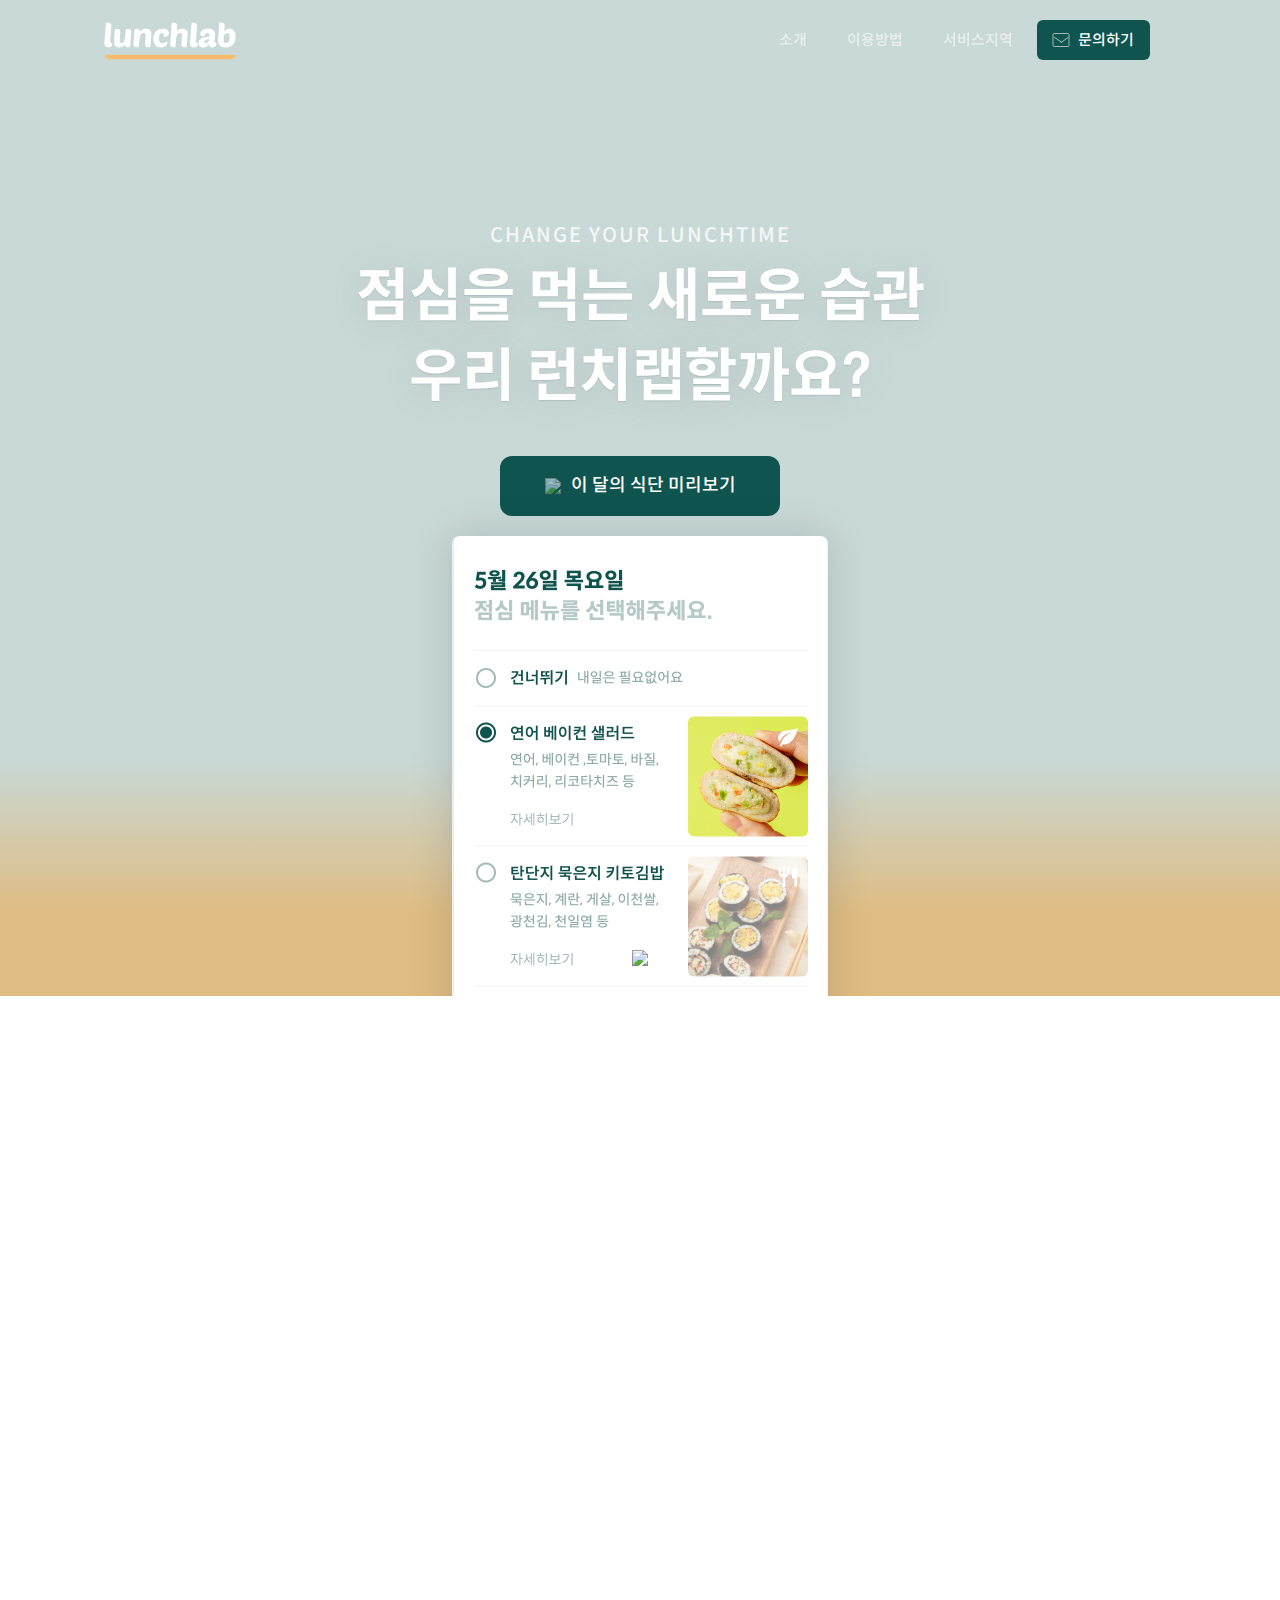
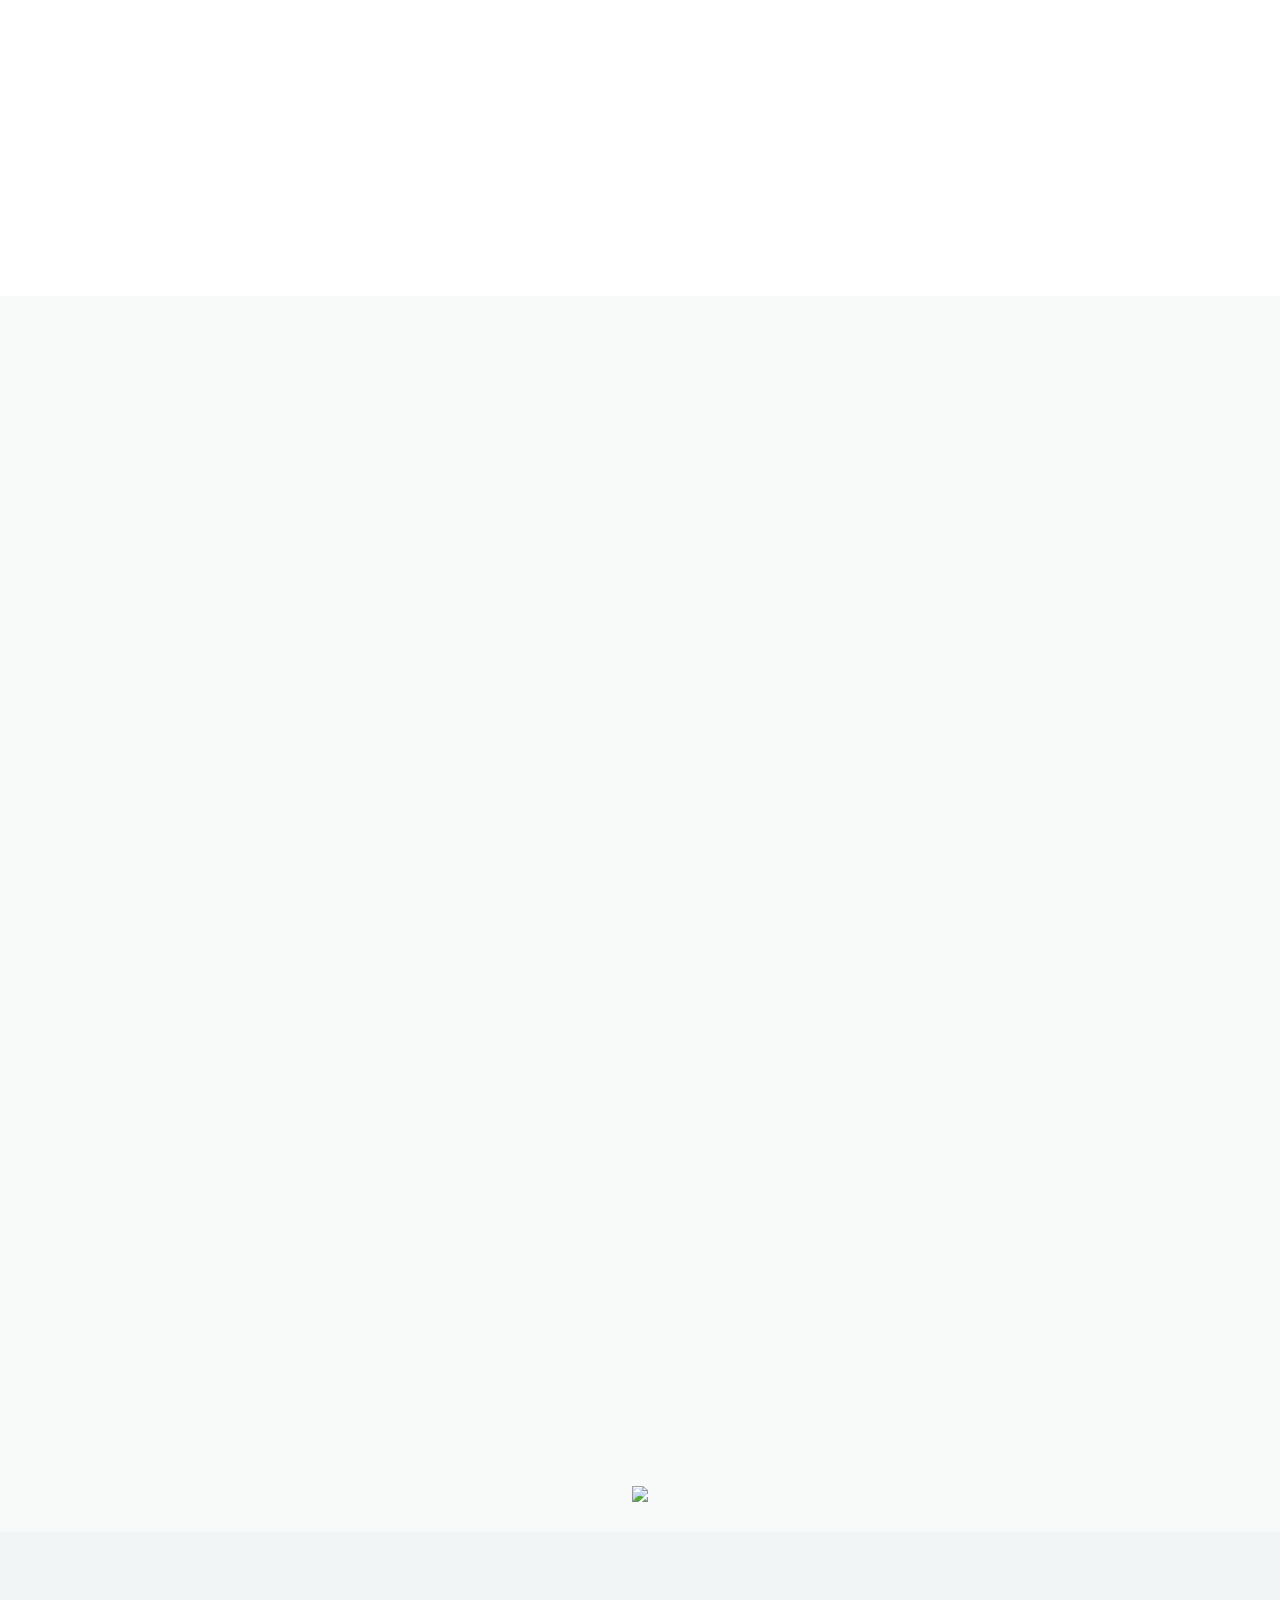
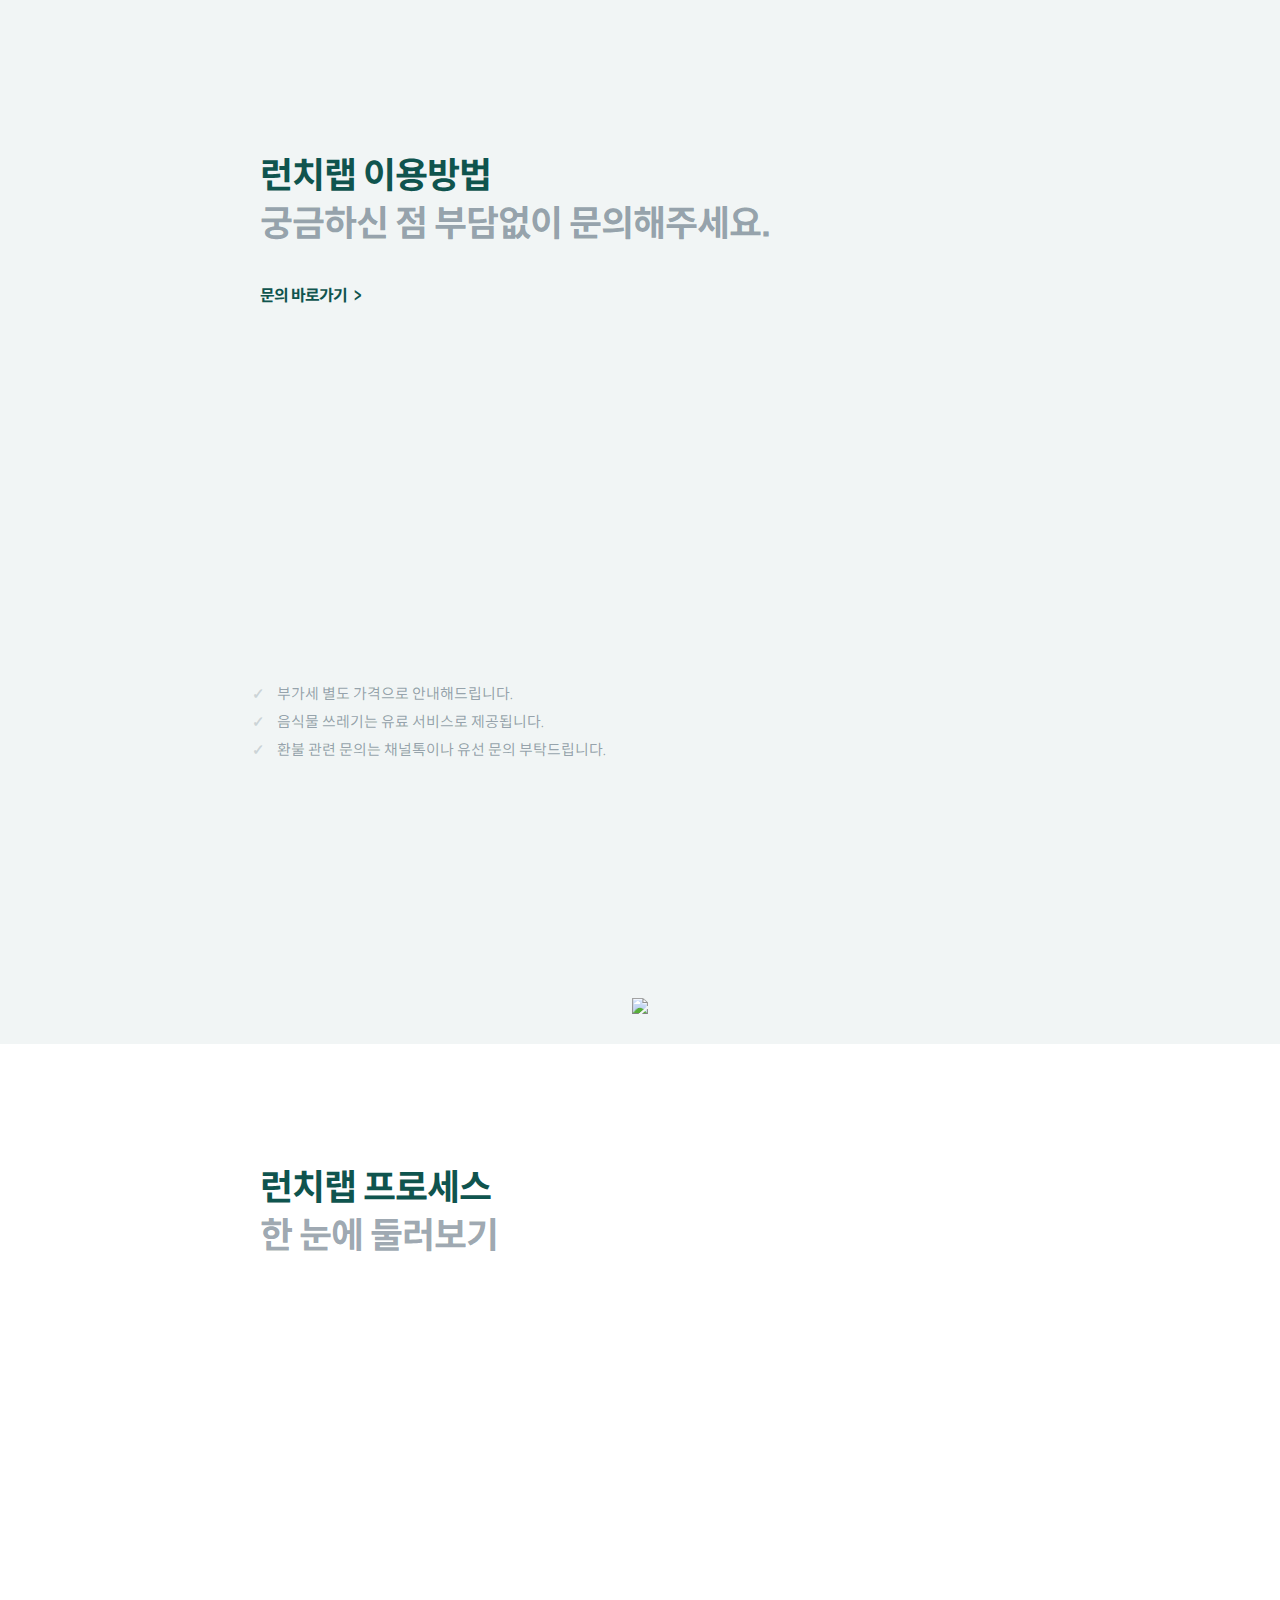
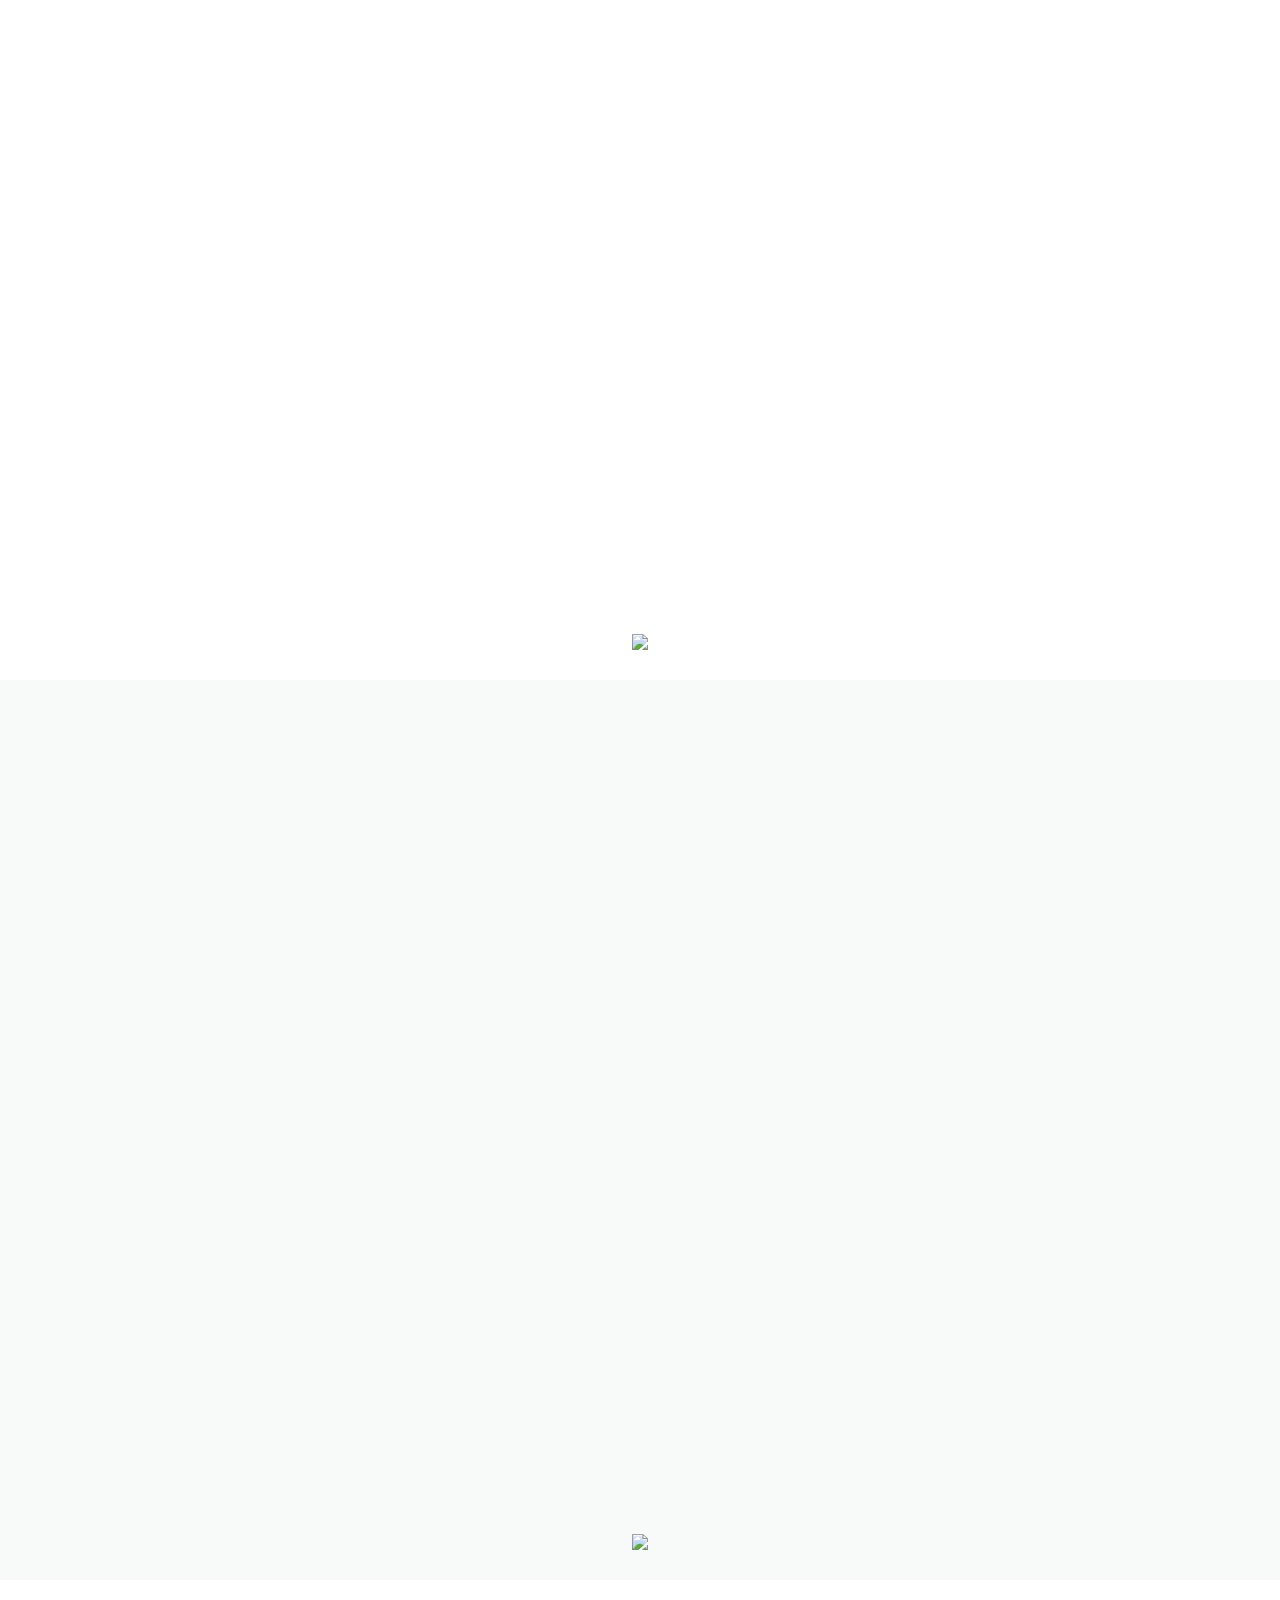
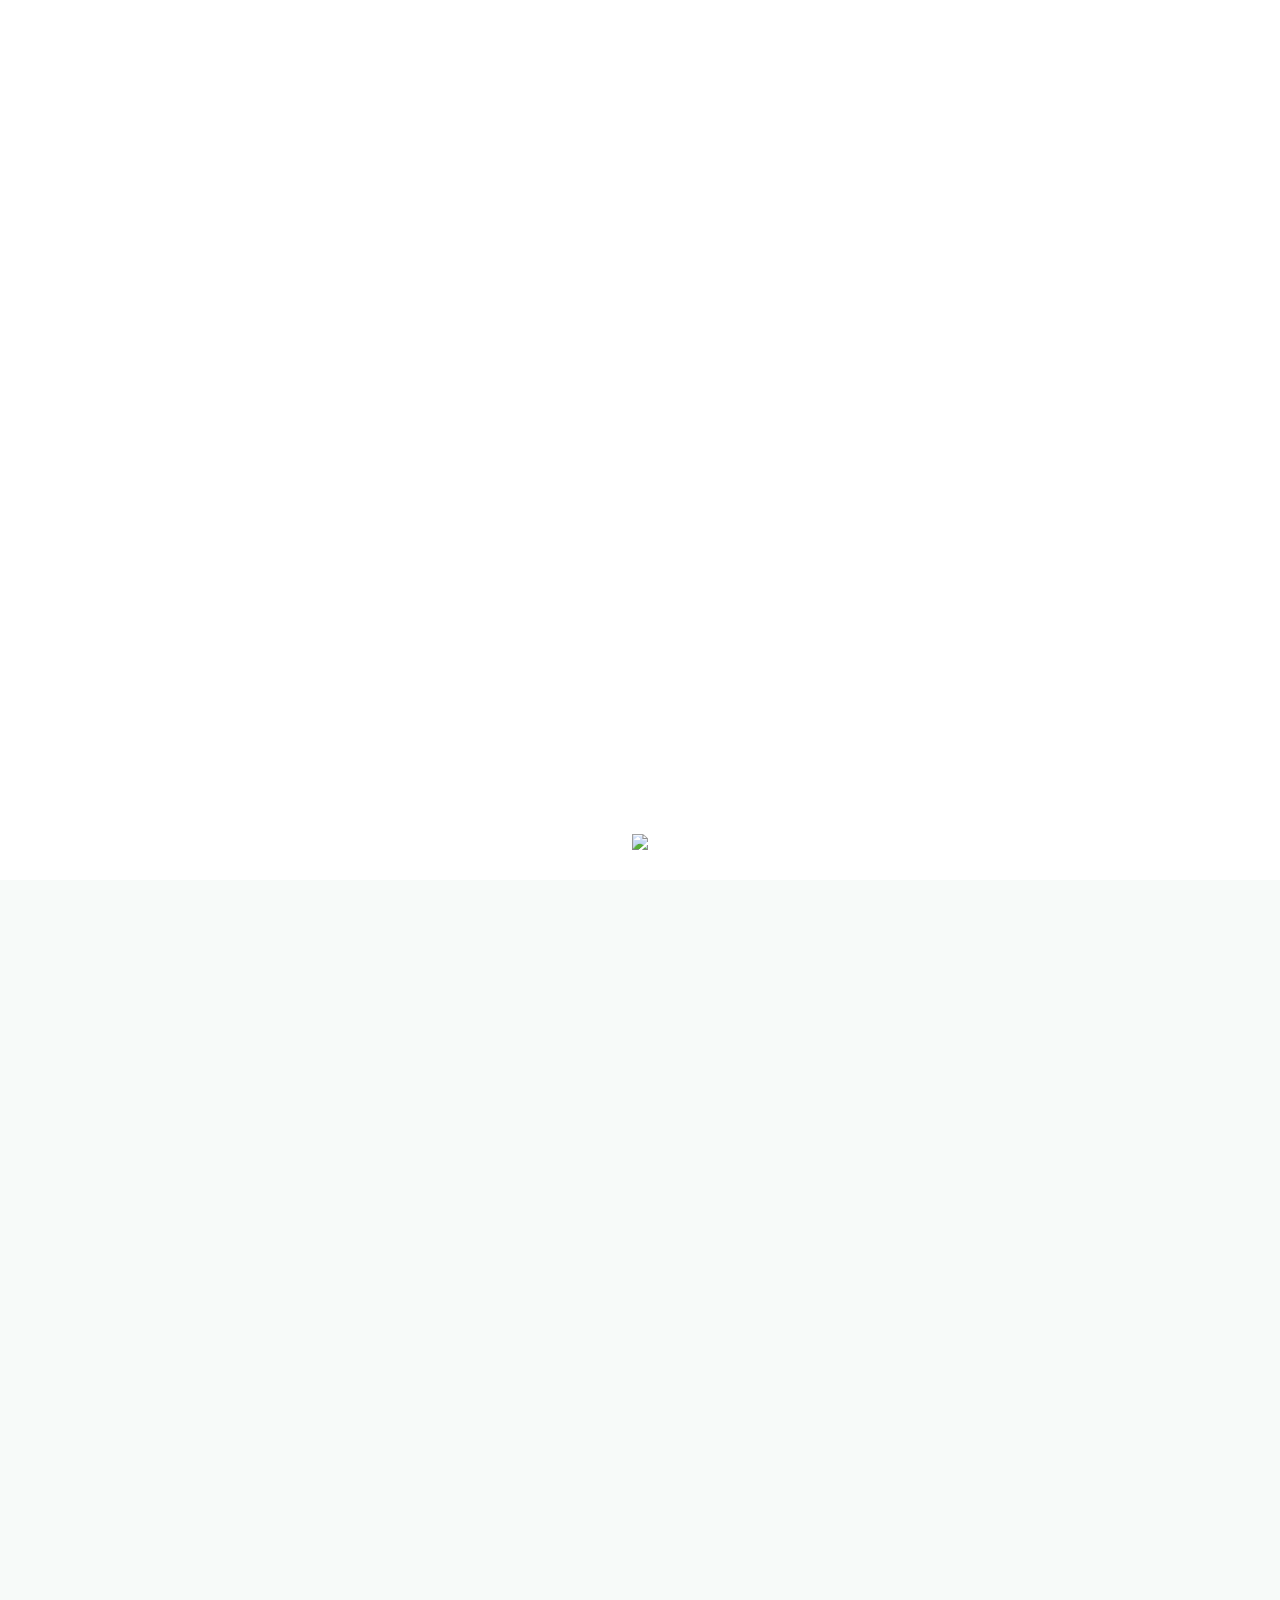
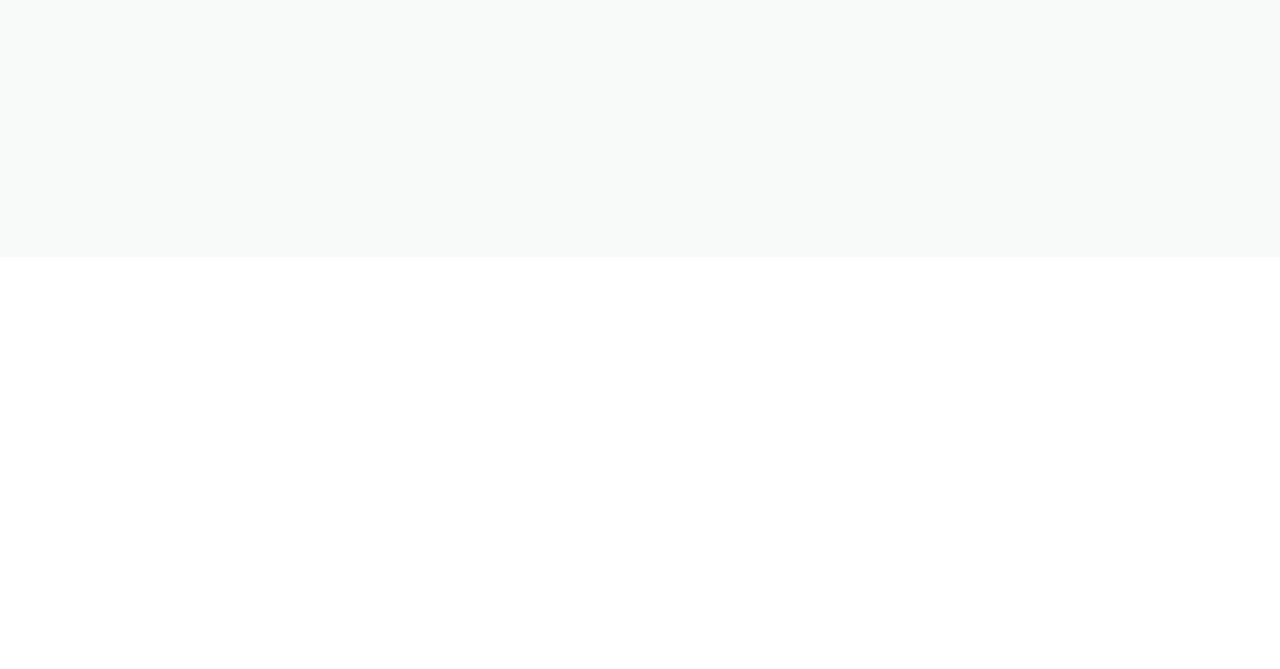
==== commit 13d2830c: "히어로, 제품 플랜, FAQ, 문의하기, 약관 추가 및 업데이트" ====
--- a/index.html
+++ b/index.html
@@ -19,8 +19,8 @@
     <header class="gnb wow fadeInDown" data-wow-delay=".5s">
         <div class="inner-wrapper">
             <a class="brand" href="#jump-hero">
-                <svg width="192" height="50" viewBox="0 0 192 50" fill="FFFFFF" xmlns="http://www.w3.org/2000/svg">
-                    <path d="M11.3732 33.8372C9.45861 33.8372 8.08443 33.3402 7.25066 32.3464C6.41689 31.3525 6 29.7111 6 27.4221C6 27.0607 6.01544 26.6089 6.04632 26.0668C6.10808 25.5247 6.16984 24.832 6.2316 23.9887C6.32424 23.1153 6.43233 22.0461 6.55585 20.7812C6.67937 19.5162 6.80289 17.9802 6.92641 16.1732C7.08082 14.3661 7.23522 12.2428 7.38962 9.80329C7.5749 7.36376 7.76019 4.53271 7.94547 1.31012C7.97635 0.647528 8.05355 0.255998 8.17707 0.135527C8.26971 0.0451757 8.51676 0 8.9182 0H10.7247C11.6511 0 12.4231 0.105411 13.0407 0.316234C13.6584 0.527058 14.1524 0.813176 14.523 1.17459C14.8936 1.536 15.1561 1.95765 15.3105 2.43953C15.4649 2.89129 15.5421 3.37318 15.5421 3.88518C15.5421 4.48753 15.4957 5.36094 15.4031 6.50541C15.3413 7.61976 15.2487 8.88471 15.1252 10.3002C15.0017 11.7158 14.8781 13.1915 14.7546 14.7275C14.6311 16.2635 14.5076 17.7393 14.384 19.1548C14.2605 20.5402 14.1524 21.7901 14.0598 22.9045C13.998 24.0188 13.9672 24.8621 13.9672 25.4344C13.9672 26.2174 14.1061 26.7746 14.384 27.1059C14.6928 27.4372 15.0171 27.6781 15.3568 27.8287C15.6965 27.9492 16.0053 28.0395 16.2832 28.0998C16.592 28.1299 16.7464 28.2202 16.7464 28.3708C16.7464 29.0334 16.6692 29.696 16.5148 30.3586C16.3604 30.9911 16.0825 31.5784 15.681 32.1205C15.2796 32.6325 14.7237 33.0541 14.0135 33.3854C13.3341 33.6866 12.454 33.8372 11.3732 33.8372Z" "/>
+                <svg width="192" height="50" viewBox="0 0 192 50" fill="0E544E" xmlns="http://www.w3.org/2000/svg">
+                    <path d="M11.3732 33.8372C9.45861 33.8372 8.08443 33.3402 7.25066 32.3464C6.41689 31.3525 6 29.7111 6 27.4221C6 27.0607 6.01544 26.6089 6.04632 26.0668C6.10808 25.5247 6.16984 24.832 6.2316 23.9887C6.32424 23.1153 6.43233 22.0461 6.55585 20.7812C6.67937 19.5162 6.80289 17.9802 6.92641 16.1732C7.08082 14.3661 7.23522 12.2428 7.38962 9.80329C7.5749 7.36376 7.76019 4.53271 7.94547 1.31012C7.97635 0.647528 8.05355 0.255998 8.17707 0.135527C8.26971 0.0451757 8.51676 0 8.9182 0H10.7247C11.6511 0 12.4231 0.105411 13.0407 0.316234C13.6584 0.527058 14.1524 0.813176 14.523 1.17459C14.8936 1.536 15.1561 1.95765 15.3105 2.43953C15.4649 2.89129 15.5421 3.37318 15.5421 3.88518C15.5421 4.48753 15.4957 5.36094 15.4031 6.50541C15.3413 7.61976 15.2487 8.88471 15.1252 10.3002C15.0017 11.7158 14.8781 13.1915 14.7546 14.7275C14.6311 16.2635 14.5076 17.7393 14.384 19.1548C14.2605 20.5402 14.1524 21.7901 14.0598 22.9045C13.998 24.0188 13.9672 24.8621 13.9672 25.4344C13.9672 26.2174 14.1061 26.7746 14.384 27.1059C14.6928 27.4372 15.0171 27.6781 15.3568 27.8287C15.6965 27.9492 16.0053 28.0395 16.2832 28.0998C16.592 28.1299 16.7464 28.2202 16.7464 28.3708C16.7464 29.0334 16.6692 29.696 16.5148 30.3586C16.3604 30.9911 16.0825 31.5784 15.681 32.1205C15.2796 32.6325 14.7237 33.0541 14.0135 33.3854C13.3341 33.6866 12.454 33.8372 11.3732 33.8372Z" />
                     <path d="M27.8985 12.4235C27.8985 13.056 27.8367 13.9445 27.7132 15.0889C27.6205 16.2334 27.5125 17.4231 27.3889 18.6579C27.2963 19.8927 27.1882 21.0522 27.0647 22.1365C26.9721 23.2207 26.9257 24.0038 26.9257 24.4856C26.9257 25.5398 27.1882 26.368 27.7132 26.9704C28.269 27.5426 29.0256 27.8287 29.9829 27.8287C30.8167 27.8287 31.5115 27.5125 32.0673 26.88C32.6541 26.2174 33.1173 25.3741 33.4569 24.3501C33.8275 23.296 34.1209 22.1064 34.337 20.7812C34.5532 19.456 34.7076 18.1158 34.8002 16.7605C34.9238 15.4052 35.0164 14.0951 35.0782 12.8301C35.1708 11.5351 35.2635 10.4207 35.3561 9.48706C35.387 9.24612 35.4796 9.03529 35.634 8.85459C35.7884 8.67388 36.0355 8.58353 36.3752 8.58353H38.0427C39 8.58353 39.772 8.68894 40.3587 8.89976C40.9763 9.08047 41.455 9.35153 41.7947 9.71294C42.1652 10.0744 42.4123 10.5261 42.5358 11.0682C42.6902 11.5802 42.7674 12.1826 42.7674 12.8753C42.7674 13.3271 42.7365 13.9746 42.6748 14.8179C42.6439 15.6311 42.5667 16.7755 42.4432 18.2513C42.3196 19.6969 42.1652 21.5492 41.98 23.808C41.8256 26.0367 41.6248 28.8075 41.3778 32.1205C41.316 32.7529 41.2388 33.1294 41.1462 33.2499C41.0844 33.3704 40.8374 33.4306 40.405 33.4306H38.5985C37.6721 33.4306 36.9001 33.3252 36.2825 33.1144C35.6958 32.9035 35.2171 32.6325 34.8466 32.3012C34.476 31.9699 34.2135 31.5784 34.0591 31.1266C33.9047 30.6748 33.8121 30.208 33.7812 29.7261C33.318 30.5092 32.793 31.1718 32.2063 31.7139C31.6504 32.256 31.0637 32.6927 30.4461 33.024C29.8285 33.3252 29.1954 33.536 28.547 33.6565C27.8985 33.8071 27.2654 33.8824 26.6478 33.8824C25.4743 33.8824 24.4244 33.7016 23.498 33.3402C22.5716 32.9487 21.7841 32.4367 21.1356 31.8042C20.518 31.1718 20.0394 30.4188 19.6997 29.5454C19.36 28.672 19.1902 27.7384 19.1902 26.7445C19.1902 26.3529 19.2056 25.7205 19.2365 24.8471C19.2983 23.9435 19.36 22.9346 19.4218 21.8202C19.5144 20.7059 19.6071 19.5313 19.6997 18.2965C19.7923 17.0315 19.8695 15.8419 19.9313 14.7275C20.0239 13.6132 20.1012 12.6344 20.1629 11.7911C20.2556 10.9478 20.3173 10.3454 20.3482 9.984C20.41 9.44188 20.5335 9.08047 20.7188 8.89976C20.904 8.68894 21.2128 8.58353 21.6452 8.58353H23.1274C24.0847 8.58353 24.8722 8.67388 25.4898 8.85459C26.1074 9.03529 26.586 9.2913 26.9257 9.62259C27.2963 9.95388 27.5433 10.3605 27.6669 10.8424C27.8213 11.2941 27.8985 11.8212 27.8985 12.4235Z" />
                     <path d="M61.6945 29.4551C61.6945 28.7925 61.7408 27.9341 61.8334 26.88C61.957 25.7958 62.065 24.6664 62.1577 23.4918C62.2812 22.2871 62.3893 21.1275 62.4819 20.0132C62.6054 18.8988 62.6672 17.9652 62.6672 17.2122C62.6672 16.4292 62.4665 15.7365 62.065 15.1341C61.6945 14.5016 60.9533 14.1854 59.8416 14.1854C58.7608 14.1854 57.8653 14.4414 57.155 14.9534C56.4448 15.4654 55.8426 16.3991 55.3485 17.7544C54.8853 19.1096 54.4993 20.9769 54.1905 23.3562C53.8817 25.7355 53.5884 28.7925 53.3104 32.5271C53.2796 32.8885 53.2023 33.1294 53.0788 33.2499C52.9553 33.3704 52.6928 33.4306 52.2914 33.4306H50.6238C49.6665 33.4306 48.8791 33.3402 48.2615 33.1595C47.6747 32.9487 47.1961 32.6626 46.8255 32.3012C46.4859 31.9398 46.2388 31.5031 46.0844 30.9911C45.9609 30.4489 45.8991 29.8315 45.8991 29.1388C45.8991 28.6871 45.9146 28.0546 45.9454 27.2414C46.0072 26.3981 46.0998 25.2537 46.2234 23.808C46.3469 22.3322 46.4858 20.48 46.6403 18.2513C46.8255 15.9925 47.0417 13.2066 47.2887 9.89365C47.3196 9.23106 47.3968 8.83953 47.5203 8.71906C47.613 8.62871 47.86 8.58353 48.2615 8.58353H50.068C50.9944 8.58353 51.751 8.68894 52.3377 8.89976C52.9553 9.11059 53.4494 9.39671 53.82 9.75812C54.1905 10.0894 54.453 10.496 54.6074 10.9779C54.7618 11.4296 54.8545 11.8965 54.8853 12.3784C55.8426 10.7821 56.9389 9.68282 58.1741 9.08047C59.4093 8.448 60.9533 8.13177 62.8062 8.13177C64.1032 8.13177 65.2303 8.2673 66.1876 8.53835C67.1449 8.80941 67.9323 9.27623 68.5499 9.93882C69.1984 10.5713 69.6771 11.4146 69.9859 12.4687C70.2947 13.4927 70.4491 14.7727 70.4491 16.3087C70.4491 16.7906 70.4182 17.4833 70.3564 18.3868C70.2947 19.2904 70.2175 20.2842 70.1248 21.3685C70.0322 22.4226 69.9241 23.5369 69.8006 24.7115C69.708 25.856 69.6153 26.9252 69.5227 27.9191C69.43 28.9129 69.3528 29.7864 69.2911 30.5393C69.2293 31.2922 69.1984 31.7892 69.1984 32.0301C69.1984 32.6927 69.1212 33.0993 68.9668 33.2499C68.8124 33.3704 68.4727 33.4306 67.9478 33.4306H66.4655C65.4773 33.4306 64.6744 33.3402 64.0568 33.1595C63.4392 32.9788 62.9606 32.7228 62.6209 32.3915C62.2812 32.0602 62.0342 31.6536 61.8798 31.1718C61.7562 30.6598 61.6945 30.0875 61.6945 29.4551Z" />
                     <path d="M85.3245 27.8739C86.2201 27.8739 86.9921 27.7534 87.6406 27.5125C88.3199 27.2715 88.9067 27.0005 89.4008 26.6993C89.8948 26.3981 90.3117 26.1271 90.6514 25.8861C90.9911 25.6452 91.2999 25.5247 91.5778 25.5247C92.2881 25.5247 92.6432 25.9765 92.6432 26.88C92.6432 27.0908 92.5969 27.392 92.5042 27.7835C92.4116 28.1449 92.2881 28.5365 92.1337 28.9581C91.9793 29.3497 91.8094 29.7261 91.6242 30.0875C91.4697 30.4489 91.3153 30.72 91.1609 30.9007C91.0065 31.0513 90.7286 31.2922 90.3272 31.6235C89.9566 31.9548 89.4471 32.2861 88.7986 32.6174C88.1501 32.9487 87.3935 33.2348 86.5289 33.4758C85.6642 33.7468 84.7069 33.8824 83.657 33.8824C82.4835 33.8824 81.2638 33.7167 79.9977 33.3854C78.7624 33.024 77.6353 32.4216 76.6162 31.5784C75.5972 30.7049 74.748 29.5454 74.0686 28.0998C73.4201 26.624 73.0959 24.7868 73.0959 22.5882C73.0959 21.8052 73.1422 20.9167 73.2348 19.9228C73.3584 18.8988 73.59 17.8598 73.9296 16.8056C74.2693 15.7214 74.7171 14.6673 75.2729 13.6433C75.8597 12.5892 76.6317 11.6555 77.589 10.8424C78.5463 10.0292 79.6889 9.38165 81.0167 8.89976C82.3755 8.38776 83.9812 8.13177 85.8341 8.13177C87.3472 8.13177 88.6442 8.31247 89.725 8.67388C90.8367 9.00518 91.7477 9.472 92.4579 10.0744C93.1682 10.6466 93.6931 11.3242 94.0328 12.1073C94.4034 12.8904 94.5887 13.7336 94.5887 14.6372C94.5887 16.2635 94.0637 17.4682 93.0138 18.2513C91.9638 19.0042 90.4816 19.3807 88.567 19.3807C88.1038 19.3807 87.7795 19.3506 87.5943 19.2904C87.4398 19.2 87.3626 19.0193 87.3626 18.7482C87.3626 18.0254 87.3472 17.3779 87.3163 16.8056C87.2854 16.2334 87.1928 15.7515 87.0384 15.36C86.9149 14.9685 86.7141 14.6673 86.4362 14.4565C86.1583 14.2456 85.7569 14.1402 85.2319 14.1402C84.2746 14.1402 83.5026 14.4414 82.9159 15.0438C82.36 15.6461 81.9277 16.384 81.6189 17.2574C81.341 18.1007 81.1557 18.9741 81.063 19.8776C81.0013 20.7812 80.9704 21.5341 80.9704 22.1365C80.9704 24.2748 81.3101 25.7656 81.9894 26.6089C82.6997 27.4522 83.8114 27.8739 85.3245 27.8739Z" />
@@ -35,7 +35,7 @@
                 <a href="#jump-why">소개</a>
                 <a href="#jump-howto">이용방법</a>
                 <a href="#jump-area">서비스지역</a>
-                <a href="#jump-contact">문의하기</a>
+                <a href="#jump-contact"><i class="icon icon-mail"></i>문의하기</a>
             </nav>
         </div>
     </header>
@@ -58,10 +58,17 @@
             <em>OUR MISSION</em>
             <p class="wow fadeIn" data-wow-delay=".4s">직장에 최적화된 똑똑한 점심식사 서비스를 만듭니다.</p>
             <p class="wow fadeIn" data-wow-delay=".4s">맛까지 좋은 완벽한 사용자 경험을 만듭니다.</p>
-            <hr />
-            <em>NEXT VISION</em>
-            <p class="wow fadeIn" data-wow-delay=".8s"><u>점심 구독 서비스를 대중화</u>하여 일상의 하나로 만듭니다.</p>
-            <p class="wow fadeIn" data-wow-delay=".8s">업계 🎖1위에 달하는 점유율을 달성 및 유지합니다.</p>
+            <div class="counts">
+                <div class="item wow fadeIn" data-wow-delay=".8s">
+                    <small>누적 고객</small>
+                    <strong class="wow fadeInUp" data-wow-delay="1.2s">15,000명 💁🏻‍♀️</strong>
+                </div>
+                <div class="item wow fadeIn" data-wow-delay="1.2s">
+                    <small>제공한 식사</small>
+                    <strong class="wow fadeInUp" data-wow-delay="1.6s">231,000회 🍽</strong>
+                </div>
+                <div class="desc">2022년 7월 기준</div>
+            </div>
         </div>
         <button class="btn-jump" onclick="location.href='#jump-product'"><img src="https://icongr.am/material/chevron-down.svg?size=32&color=FFFFFF" /></button>
     </section>
@@ -153,28 +160,28 @@
             <div class="item wow fadeInDown slow" data-kind="order">
                 <p>
                     <span>매일매일 입맛대로</span>
-                    <span>간편하게 주문까지</span>
+                    <span>간편하게 주문하면</span>
                 </p>
                 <h4>주문</h4>
             </div>
             <div class="item wow fadeInUp" data-kind="cook" data-wow-delay=".6s">
                 <p>
-                    <span>좋은 재료로 당일 생산한</span>
-                    <span>갓 지은 음식을</span>
-                </p>
-                <h4>제조</h4>
+                    <span>엄격한 환경속 신선한 재료로</span>
+                    <span>당일 만든 음식을</span>
+                </p>
+                <h4>조리</h4>
             </div>
             <div class="item wow fadeInLeft slow" data-kind="delivery">
                 <p>
                     <span>정확한 시간에</span>
-                    <span>안전하게 배송을</span>
+                    <span>안전하게 배송하고</span>
                 </p>
                 <h4>배송</h4>
             </div>
             <div class="item wow fadeInUp slow" data-kind="clean" data-wow-delay=".6s">
                 <p>
                     <span>귀찮은 뒤처리도</span>
-                    <span>런치랩이 다 할게요</span>
+                    <span>런치랩이 책임져요</span>
                 </p>
                 <h4>뒤처리</h4>
             </div>
@@ -319,10 +326,35 @@
     </section>
 
     <section id="jump-contact" class="contact">
-        <strong class="wow fadeInUp" data-wow-delay=".25s">런치랩을 더 알고싶으신가요?</strong>
-        <div class="wow fadeInUp" data-wow-delay=".5s">
-            <strong>👩🏻‍💻</strong>
-            <button onclick="window.location='mailto:help@itemscout.io'">이메일 문의하기</button>
+        <strong class="wow fadeInUp" data-wow-delay=".25s">무료상담을 신청해보세요</strong>
+        <div class="form wow fadeIn slow" data-wow-delay=".5s">
+            <form action="action_page.php">
+                <label class="in-input">
+                    <div class="in-label">기업명</div>
+                    <input type="text" name="company" placeholder="예) 주식회사 런치랩">
+                </label>
+                <label class="in-input">
+                    <div class="in-label">임직원 수</div>
+                    <input type="text" name="headcount" placeholder="예) 약 30명">
+                </label>
+                <label class="in-input">
+                    <div class="in-label">담당자 성함</div>
+                    <input type="text" name="name" placeholder="예) 김런치">
+                </label>
+                <label class="in-input">
+                    <div class="in-label">이메일</div>
+                    <input type="email" name="email" placeholder="예) giveme@lunchlab.me">
+                </label>
+                <label class="in-input">
+                    <div class="in-label">연락처</div>
+                    <input type="tel" name="tel" placeholder="예) 010-0000-1234">
+                </label>
+                <label class="in-checkbox">
+                    <input type="checkbox" name="agreeterms">
+                    <a href="/terms.html">개인정보 수집 및 이용약관</a>에 동의합니다.
+                </label>
+                <button type="submit" onclick="contactSuccess()">문의하기</button>
+            </form>
         </div>
     </section>
 
--- a/asset/company.css
+++ b/asset/company.css
@@ -1,6 +1,7 @@
 @charset "UTF-8";
-@import url("font.scss");
-@import url("animate.css");
+@import url(font.css);
+@import url(animate.css);
+@import url(icons.min.css);
 input:focus {
   outline: none;
   -webkit-transition: ease-in-out all .15s;
@@ -176,8 +177,12 @@
           flex-direction: row;
   opacity: 1;
   margin-right: 30px;
-  padding-left: 40px;
-  background: #0F544E url("https://icongr.am/material/email-outline.svg?size=20&color=FFFFFF") no-repeat 12px center;
+  background: #0F544E;
+}
+
+.gnb nav a:last-child .icon {
+  margin-right: 10px;
+  opacity: .6;
 }
 
 .gnb nav:hover a {
@@ -311,7 +316,7 @@
   z-index: 1;
   position: relative;
   min-height: 100vh;
-  background: rgba(15, 84, 78, 0.03) url("../img/bg-mealkit.jpg") no-repeat center bottom fixed;
+  background: rgba(15, 84, 78, 0.03) url("https://r712.github.io/lunchlab/pic/220509-0982.png") no-repeat center bottom fixed;
   background-size: cover;
   overflow: hidden;
 }
@@ -492,12 +497,6 @@
   border-radius: 16px;
 }
 
-section.why .bubblemsg hr {
-  margin: 40px 0;
-  border: 0;
-  border-top: 1px solid rgba(0, 28, 52, 0.05);
-}
-
 section.why .bubblemsg em {
   margin-bottom: 8px;
   opacity: .5;
@@ -512,6 +511,52 @@
   font-size: 24px;
   line-height: 1.7;
   word-break: keep-all;
+}
+
+section.why .counts {
+  display: -webkit-box;
+  display: -ms-flexbox;
+  display: flex;
+  -webkit-box-orient: horizontal;
+  -webkit-box-direction: normal;
+      -ms-flex-direction: row;
+          flex-direction: row;
+  -ms-flex-wrap: wrap;
+      flex-wrap: wrap;
+  margin-top: 40px;
+  padding-top: 40px;
+  border-top: 1px solid rgba(0, 28, 52, 0.05);
+}
+
+section.why .counts em {
+  width: 100%;
+}
+
+section.why .counts .item {
+  display: -webkit-box;
+  display: -ms-flexbox;
+  display: flex;
+  -webkit-box-orient: vertical;
+  -webkit-box-direction: normal;
+      -ms-flex-direction: column;
+          flex-direction: column;
+  width: 50%;
+}
+
+section.why .counts .item small {
+  font-weight: 600;
+  font-size: 16px;
+}
+
+section.why .counts .item strong {
+  font-size: 44px;
+}
+
+section.why .counts .desc {
+  opacity: .6;
+  width: 100%;
+  font-weight: 400;
+  font-size: 16px;
 }
 
 section.clients {
@@ -650,6 +695,162 @@
 }
 
 section.process .introduce .item {
+  position: relative;
+  display: -webkit-box;
+  display: -ms-flexbox;
+  display: flex;
+  -webkit-box-orient: vertical;
+  -webkit-box-direction: reverse;
+      -ms-flex-direction: column-reverse;
+          flex-direction: column-reverse;
+  -webkit-box-align: start;
+      -ms-flex-align: start;
+          align-items: flex-start;
+  -webkit-box-pack: start;
+      -ms-flex-pack: start;
+          justify-content: flex-start;
+  -ms-flex-wrap: wrap;
+      flex-wrap: wrap;
+  margin: 20px;
+  padding: 32px;
+  width: 40%;
+  min-width: 280px;
+  height: 360px;
+  background: rgba(15, 84, 78, 0.03);
+  color: #FFF;
+  -webkit-transition: all .8s ease-in-out;
+  transition: all .8s ease-in-out;
+  border-radius: 16px;
+}
+
+section.process .introduce .item[data-kind=order] {
+  background: rgba(15, 84, 78, 0.03) url("../img/pic-order.png") no-repeat center bottom;
+  background-size: 520px !important;
+}
+
+section.process .introduce .item[data-kind=cook] {
+  background: rgba(15, 84, 78, 0.03) url("/pic/220609-0019.png") no-repeat center;
+  background-size: 760px !important;
+}
+
+section.process .introduce .item[data-kind=delivery] {
+  background: rgba(15, 84, 78, 0.03) url("/pic/220509-0027.png") no-repeat left bottom;
+  background-size: 600px !important;
+}
+
+section.process .introduce .item[data-kind=clean] {
+  background: rgba(15, 84, 78, 0.03) url("../img/pic-wash.png") no-repeat right bottom;
+  background-size: 520px !important;
+}
+
+section.process .introduce .item::before {
+  content: '';
+  position: absolute;
+  left: 0;
+  bottom: 0;
+  width: 100%;
+  height: 60%;
+  background: -webkit-gradient(linear, left bottom, left top, from(rgba(220, 181, 116, 0.8)), to(transparent));
+  background: linear-gradient(to top, rgba(220, 181, 116, 0.8), transparent);
+  border-radius: 16px;
+  -webkit-transition: all .4s ease;
+  transition: all .4s ease;
+}
+
+section.process .introduce h4 {
+  z-index: 1;
+  position: relative;
+  padding: 0;
+  font-weight: 600;
+  font-size: 28px;
+  line-height: 40px;
+  text-shadow: 0 1px 1px rgba(0, 28, 52, 0.1), 0 4px 40px rgba(0, 28, 52, 0.25);
+}
+
+section.process .introduce p {
+  z-index: 1;
+  position: relative;
+  opacity: .8;
+  padding: 0;
+  font-weight: 600;
+  word-break: keep-all;
+  text-shadow: 0 1px 1px rgba(0, 28, 52, 0.1), 0 4px 40px rgba(0, 28, 52, 0.25);
+}
+
+section.process .introduce p span {
+  display: block;
+  font-size: 24px;
+  line-height: 32px;
+  letter-spacing: -1px;
+}
+
+section.process .introduce em {
+  z-index: 1;
+  position: relative;
+  display: -webkit-box;
+  display: -ms-flexbox;
+  display: flex;
+  -webkit-box-align: center;
+      -ms-flex-align: center;
+          align-items: center;
+  -webkit-box-pack: center;
+      -ms-flex-pack: center;
+          justify-content: center;
+  margin-bottom: 80px;
+  height: 80px;
+  font-style: normal;
+  font-size: 72px;
+}
+
+section.product {
+  background: rgba(15, 84, 78, 0.03);
+}
+
+section.product .products {
+  position: relative;
+  display: -webkit-box;
+  display: -ms-flexbox;
+  display: flex;
+  -webkit-box-orient: horizontal;
+  -webkit-box-direction: normal;
+      -ms-flex-direction: row;
+          flex-direction: row;
+  -ms-flex-wrap: wrap;
+      flex-wrap: wrap;
+  -webkit-box-pack: center;
+      -ms-flex-pack: center;
+          justify-content: center;
+  max-width: 1080px;
+  width: 100%;
+  padding: 20px 40px 180px;
+}
+
+section.product .msg {
+  padding-top: 100px;
+  width: 84%;
+  max-width: 1080px;
+  min-width: inherit;
+  -webkit-box-pack: start;
+      -ms-flex-pack: start;
+          justify-content: flex-start;
+  -webkit-box-align: start;
+      -ms-flex-align: start;
+          align-items: flex-start;
+}
+
+section.product .msg span {
+  color: #0F544E;
+  font-weight: 600;
+  font-size: 36px;
+  line-height: 48px;
+  letter-spacing: -1px;
+}
+
+section.product .msg span:last-child {
+  color: rgba(0, 28, 52, 0.4);
+}
+
+section.product .item {
   position: relative;
   display: -webkit-box;
   display: -ms-flexbox;
@@ -679,68 +880,99 @@
   border-radius: 16px;
 }
 
-section.process .introduce .item[data-kind=order] {
-  background: rgba(15, 84, 78, 0.03) url("../img/pic-order.png") no-repeat center bottom;
-}
-
-section.process .introduce .item[data-kind=cook] {
-  background: rgba(15, 84, 78, 0.03) url("../img/pic-fresh.png") no-repeat center bottom;
-}
-
-section.process .introduce .item[data-kind=delivery] {
-  background: rgba(15, 84, 78, 0.03) url("../img/pic-box.png") no-repeat center bottom;
-}
-
-section.process .introduce .item[data-kind=clean] {
-  background: rgba(15, 84, 78, 0.03) url("../img/pic-wash.png") no-repeat center bottom;
-}
-
-section.process .introduce .item::before {
+section.product .item[data-kind=meal] {
+  background: rgba(15, 84, 78, 0.4) url("/pic/meal1.png") no-repeat right -40px;
+}
+
+section.product .item[data-kind=fresh] {
+  background: rgba(15, 84, 78, 0.4) url("/pic/fresh2.png") no-repeat -20px -60px;
+}
+
+section.product .item[data-kind=yogurt] {
+  background: rgba(15, 84, 78, 0.4) url("/pic/yogurt.png") no-repeat -100px -60px;
+}
+
+section.product .item[data-kind]::before {
   content: '';
   position: absolute;
   left: 0;
   bottom: 0;
   width: 100%;
-  height: 60%;
-  background: -webkit-gradient(linear, left bottom, left top, from(rgba(220, 181, 116, 0.8)), to(transparent));
-  background: linear-gradient(to top, rgba(220, 181, 116, 0.8), transparent);
+  height: 100%;
+  background: -webkit-gradient(linear, left bottom, left top, color-stop(30%, rgba(15, 84, 78, 0.5)), color-stop(40%, rgba(15, 84, 78, 0.4)), color-stop(60%, transparent));
+  background: linear-gradient(0deg, rgba(15, 84, 78, 0.5) 30%, rgba(15, 84, 78, 0.4) 40%, transparent 60%);
   border-radius: 16px;
-  -webkit-transition: all .4s ease;
-  transition: all .4s ease;
-}
-
-section.process .introduce .item:hover {
+}
+
+section.product .item[data-kind]::after {
+  content: '';
+  position: absolute;
+  left: -12px;
+  top: 0;
+  width: 48px;
+  height: 48px;
+  background: #0F544E no-repeat center;
+}
+
+section.product .item[data-kind=meal]::after {
+  background-image: url("https://icongr.am/material/silverware-fork-knife.svg?size=24&color=FFFFFF");
+}
+
+section.product .item[data-kind=fresh]::after {
+  background-image: url("https://icongr.am/material/leaf.svg?size=24&color=FFFFFF");
+}
+
+section.product .item[data-kind=yogurt]::after {
+  background-image: url("https://icongr.am/material/food-apple.svg?size=24&color=FFFFFF");
+}
+
+section.product .item:last-child {
+  margin-top: 20px;
+  height: inherit;
+  background: rgba(15, 84, 78, 0.03);
+  color: rgba(0, 28, 52, 0.4);
+  text-shadow: none;
+}
+
+section.product .item:last-child::before {
+  content: '🍴';
+  position: absolute;
+  right: 40px;
+  bottom: -24px;
+  font-size: 120px;
+  line-height: 1;
+}
+
+section.product .item:hover {
   background-size: 600px !important;
 }
 
-section.process .introduce h4 {
+section.product h4 {
   z-index: 1;
   position: relative;
   padding: 0;
   font-weight: 600;
   font-size: 28px;
   line-height: 40px;
-  text-shadow: 0 1px 1px rgba(0, 28, 52, 0.1), 0 4px 40px rgba(0, 28, 52, 0.25);
-}
-
-section.process .introduce p {
+}
+
+section.product p {
   z-index: 1;
   position: relative;
   opacity: .8;
   padding: 0;
-  font-weight: 600;
+  font-weight: 500;
   word-break: keep-all;
-  text-shadow: 0 1px 1px rgba(0, 28, 52, 0.1), 0 4px 40px rgba(0, 28, 52, 0.25);
-}
-
-section.process .introduce p span {
+}
+
+section.product p span {
   display: block;
-  font-size: 24px;
-  line-height: 32px;
+  font-size: 20px;
+  line-height: 28px;
   letter-spacing: -1px;
 }
 
-section.process .introduce em {
+section.product em {
   z-index: 1;
   position: relative;
   display: -webkit-box;
@@ -758,11 +990,14 @@
   font-size: 72px;
 }
 
-section.product {
+section.information {
+  padding: 100px 0;
+  min-height: 100vh !important;
   background: rgba(15, 84, 78, 0.03);
 }
 
-section.product .products {
+section.information .msg h2 {
+  z-index: 1;
   position: relative;
   display: -webkit-box;
   display: -ms-flexbox;
@@ -771,190 +1006,18 @@
   -webkit-box-direction: normal;
       -ms-flex-direction: column;
           flex-direction: column;
-  -ms-flex-wrap: wrap;
-      flex-wrap: wrap;
-  -webkit-box-pack: center;
-      -ms-flex-pack: center;
-          justify-content: center;
   -webkit-box-align: center;
       -ms-flex-align: center;
           align-items: center;
-  max-width: 1080px;
-  width: 84%;
-  padding: 20px 40px 180px;
-}
-
-section.product .msg {
-  padding-top: 100px;
-  width: 84%;
-  max-width: 1080px;
-  min-width: inherit;
-  -webkit-box-pack: start;
-      -ms-flex-pack: start;
-          justify-content: flex-start;
-  -webkit-box-align: start;
-      -ms-flex-align: start;
-          align-items: flex-start;
-}
-
-section.product .msg span {
-  color: #0F544E;
-  font-weight: 600;
-  font-size: 36px;
-  line-height: 48px;
-  letter-spacing: -1px;
-}
-
-section.product .msg span:last-child {
-  color: rgba(0, 28, 52, 0.4);
-}
-
-section.product .item {
-  position: relative;
-  display: -webkit-box;
-  display: -ms-flexbox;
-  display: flex;
-  -webkit-box-orient: vertical;
-  -webkit-box-direction: reverse;
-      -ms-flex-direction: column-reverse;
-          flex-direction: column-reverse;
-  -webkit-box-align: start;
-      -ms-flex-align: start;
-          align-items: flex-start;
-  -webkit-box-pack: start;
-      -ms-flex-pack: start;
-          justify-content: flex-start;
-  -ms-flex-wrap: wrap;
-      flex-wrap: wrap;
-  margin-top: 20px;
-  padding: 32px;
-  width: 100%;
-  max-width: 840px;
-  height: 240px;
-  background: rgba(15, 84, 78, 0.03);
-  background-size: cover !important;
-  color: #FFF;
-  -webkit-transition: all .2s ease-in-out;
-  transition: all .2s ease-in-out;
-  border-radius: 16px;
-  -webkit-box-shadow: 0 1px 1px rgba(15, 84, 78, 0.06);
-          box-shadow: 0 1px 1px rgba(15, 84, 78, 0.06);
-  text-shadow: 0 1px 1px rgba(0, 28, 52, 0.1), 0 4px 40px rgba(0, 28, 52, 0.25);
-}
-
-section.product .item[data-kind=meal] {
-  background: rgba(15, 84, 78, 0.03) url("../img/plan-meal.png") no-repeat right -60px;
-}
-
-section.product .item[data-kind=fresh] {
-  background: rgba(15, 84, 78, 0.4) url("../img/plan-fresh.png") no-repeat right -60px;
-}
-
-section.product .item[data-kind=yogurt] {
-  background: rgba(15, 84, 78, 0.03) url("../img/plan-yogurt.png") no-repeat right -60px;
-}
-
-section.product .item[data-kind]::before {
-  content: '';
-  position: absolute;
-  left: 0;
-  bottom: 0;
-  width: 100%;
-  height: 100%;
-  background: linear-gradient(125deg, rgba(15, 84, 78, 0.4) 60%, rgba(15, 84, 78, 0.03));
-  border-radius: 16px;
-}
-
-section.product .item[data-kind]::after {
-  content: '';
-  position: absolute;
-  left: -12px;
-  top: 0;
-  width: 48px;
-  height: 48px;
-  background: #0F544E no-repeat center;
-}
-
-section.product .item[data-kind=meal]::after {
-  background-image: url("https://icongr.am/material/silverware-fork-knife.svg?size=24&color=FFFFFF");
-}
-
-section.product .item[data-kind=fresh]::after {
-  background-image: url("https://icongr.am/material/leaf.svg?size=24&color=FFFFFF");
-}
-
-section.product .item[data-kind=yogurt]::after {
-  background-image: url("https://icongr.am/material/food-apple.svg?size=24&color=FFFFFF");
-}
-
-section.product .item:last-child {
-  margin-top: 20px;
-  height: inherit;
-  background: rgba(15, 84, 78, 0.03);
-  color: rgba(0, 28, 52, 0.4);
-  text-shadow: none;
-}
-
-section.product .item:last-child::before {
-  content: '🍴';
-  position: absolute;
-  right: 40px;
-  bottom: -24px;
-  font-size: 120px;
-  line-height: 1;
-}
-
-section.product h4 {
-  z-index: 1;
-  position: relative;
-  padding: 0;
-  font-weight: 600;
-  font-size: 28px;
-  line-height: 40px;
-}
-
-section.product p {
-  z-index: 1;
-  position: relative;
-  opacity: .8;
-  padding: 0;
-  font-weight: 500;
-  word-break: keep-all;
-}
-
-section.product p span {
-  display: block;
-  font-size: 20px;
-  line-height: 28px;
-  letter-spacing: -1px;
-}
-
-section.product em {
-  z-index: 1;
-  position: relative;
-  display: -webkit-box;
-  display: -ms-flexbox;
-  display: flex;
-  -webkit-box-align: center;
-      -ms-flex-align: center;
-          align-items: center;
-  -webkit-box-pack: center;
-      -ms-flex-pack: center;
-          justify-content: center;
-  margin-bottom: 80px;
-  height: 80px;
-  font-style: normal;
-  font-size: 72px;
-}
-
-section.information {
-  padding: 100px 0;
-  background: rgba(15, 84, 78, 0.03);
-}
-
-section.information .msg h2 {
+  margin-bottom: 24px;
   color: #0F544E;
   font-size: 44px;
+}
+
+section.information .msg h2::before {
+  content: '🤔';
+  font-size: 72px;
+  line-height: 64px;
 }
 
 section.guide {
@@ -1153,16 +1216,6 @@
   opacity: .4;
 }
 
-section.information {
-  padding: 100px 0;
-  background: rgba(15, 84, 78, 0.03);
-}
-
-section.information .msg h2 {
-  color: #0F544E;
-  font-size: 44px;
-}
-
 section.contact {
   position: relative;
   display: -webkit-box;
@@ -1177,29 +1230,36 @@
           align-items: center;
   padding: 80px;
   width: 100%;
-  min-height: 480px;
+  min-height: 100vh;
+  background: rgba(15, 84, 78, 0.03);
   color: #001C34;
-}
-
-section.contact::before {
-  content: '';
-  position: absolute;
-  left: 0;
-  top: 0;
-  width: 100%;
-  height: 100%;
-  background: rgba(15, 84, 78, 0.03);
 }
 
 section.contact strong {
   z-index: 1;
   position: relative;
+  display: -webkit-box;
+  display: -ms-flexbox;
+  display: flex;
+  -webkit-box-orient: vertical;
+  -webkit-box-direction: normal;
+      -ms-flex-direction: column;
+          flex-direction: column;
+  -webkit-box-align: center;
+      -ms-flex-align: center;
+          align-items: center;
   margin-bottom: 24px;
   color: #0F544E;
   font-size: 44px;
 }
 
-section.contact div {
+section.contact strong::before {
+  content: '👩🏻‍💻';
+  font-size: 72px;
+  line-height: 64px;
+}
+
+section.contact .form {
   z-index: 5;
   position: relative;
   display: -webkit-box;
@@ -1215,30 +1275,189 @@
   -webkit-box-pack: center;
       -ms-flex-pack: center;
           justify-content: center;
-}
-
-section.contact button {
-  margin: -40px 12px 0;
-  width: 180px;
+  min-width: 360px;
+  max-width: 640px;
+  width: 100%;
+}
+
+section.contact .form form {
+  width: 100%;
+}
+
+section.contact button[type=submit] {
+  margin: 20px 0 0;
+  width: 100%;
   height: 60px;
   border-radius: 6px;
   border: 0;
-  background: #FFF;
-  color: #0F544E;
-  font-weight: 600;
-  font-size: 18px;
+  background: rgba(15, 84, 78, 0.5);
+  color: #FFF;
+  font-weight: 500;
+  font-size: 22px;
   cursor: pointer;
   -webkit-box-shadow: 0 1px 1px rgba(0, 28, 52, 0.05), 0 24px 40px rgba(0, 28, 52, 0.05);
           box-shadow: 0 1px 1px rgba(0, 28, 52, 0.05), 0 24px 40px rgba(0, 28, 52, 0.05);
 }
 
-section.contact button:hover {
+section.contact button[type=submit]:hover {
   background: #0F544E;
   color: #FFF;
   -webkit-box-shadow: 0 1px 1px rgba(15, 84, 78, 0.05), 0 12px 40px rgba(15, 84, 78, 0.4);
           box-shadow: 0 1px 1px rgba(15, 84, 78, 0.05), 0 12px 40px rgba(15, 84, 78, 0.4);
-  -webkit-transform: translateY(-4px);
-          transform: translateY(-4px);
+  -webkit-transform: translateY(-2px);
+          transform: translateY(-2px);
+}
+
+section.contact .in-input {
+  position: relative;
+  display: -webkit-box;
+  display: -ms-flexbox;
+  display: flex;
+  -webkit-box-orient: vertical;
+  -webkit-box-direction: normal;
+      -ms-flex-direction: column;
+          flex-direction: column;
+  -webkit-box-align: start;
+      -ms-flex-align: start;
+          align-items: flex-start;
+  margin-top: 20px;
+  cursor: pointer;
+}
+
+section.contact .in-input .in-label {
+  padding-bottom: 6px;
+  color: rgba(15, 84, 78, 0.5);
+  font-size: 16px;
+  -webkit-transition: color .4s;
+  transition: color .4s;
+}
+
+section.contact .in-input .in-label::after {
+  content: '*';
+  padding-left: 8px;
+  color: #DCB574;
+  font-size: 16px;
+}
+
+section.contact .in-input input[type=text],
+section.contact .in-input input[type=tel],
+section.contact .in-input input[type=email] {
+  position: relative;
+  left: inherit;
+  top: inherit;
+  padding-left: 16px;
+  border: 1px solid rgba(15, 84, 78, 0.06);
+  width: 100%;
+  height: 54px;
+  color: #0F544E;
+  font-size: 16px;
+  border-radius: 8px;
+}
+
+section.contact .in-input input[type=text]::-webkit-input-placeholder,
+section.contact .in-input input[type=tel]::-webkit-input-placeholder,
+section.contact .in-input input[type=email]::-webkit-input-placeholder {
+  color: rgba(15, 84, 78, 0.4);
+}
+
+section.contact .in-input input[type=text]:-ms-input-placeholder,
+section.contact .in-input input[type=tel]:-ms-input-placeholder,
+section.contact .in-input input[type=email]:-ms-input-placeholder {
+  color: rgba(15, 84, 78, 0.4);
+}
+
+section.contact .in-input input[type=text]::-ms-input-placeholder,
+section.contact .in-input input[type=tel]::-ms-input-placeholder,
+section.contact .in-input input[type=email]::-ms-input-placeholder {
+  color: rgba(15, 84, 78, 0.4);
+}
+
+section.contact .in-input input[type=text]::placeholder,
+section.contact .in-input input[type=tel]::placeholder,
+section.contact .in-input input[type=email]::placeholder {
+  color: rgba(15, 84, 78, 0.4);
+}
+
+section.contact .in-input input[type=text]:disabled,
+section.contact .in-input input[type=tel]:disabled,
+section.contact .in-input input[type=email]:disabled {
+  background: rgba(15, 84, 78, 0.03);
+  color: rgba(15, 84, 78, 0.5);
+}
+
+section.contact .in-input input[type=text]:focus,
+section.contact .in-input input[type=tel]:focus,
+section.contact .in-input input[type=email]:focus {
+  border: 1px solid rgba(15, 84, 78, 0.4);
+  -webkit-box-shadow: 0 1px 16px rgba(15, 84, 78, 0.06);
+          box-shadow: 0 1px 16px rgba(15, 84, 78, 0.06);
+}
+
+section.contact .in-input:focus-within .in-label {
+  color: #0F544E;
+}
+
+section.contact .in-input:focus-within input {
+  font-weight: 500;
+}
+
+section.contact .in-checkbox {
+  position: relative;
+  display: -webkit-box;
+  display: -ms-flexbox;
+  display: flex;
+  -webkit-box-orient: horizontal;
+  -webkit-box-direction: normal;
+      -ms-flex-direction: row;
+          flex-direction: row;
+  -webkit-box-align: center;
+      -ms-flex-align: center;
+          align-items: center;
+  -webkit-box-pack: start;
+      -ms-flex-pack: start;
+          justify-content: flex-start;
+  margin-top: 24px;
+  padding: 2px 0;
+  font-size: 16px;
+  cursor: pointer;
+}
+
+section.contact .in-checkbox input {
+  margin-right: 10px;
+  background: #FFF;
+  -webkit-appearance: none;
+  -moz-appearance: none;
+  border: 2px solid rgba(15, 84, 78, 0.4);
+  width: 20px;
+  height: 20px;
+  border-radius: 3px;
+  cursor: pointer;
+}
+
+section.contact .in-checkbox input:checked {
+  -webkit-appearance: none;
+  -moz-appearance: none;
+  border: 2px solid #0F544E;
+  width: 20px;
+  height: 20px;
+}
+
+section.contact .in-checkbox input:checked::after {
+  z-index: 1;
+  content: '';
+  position: absolute;
+  left: 0;
+  bottom: 3px;
+  width: 20px;
+  height: 20px;
+  background: url("data:image/svg+xml,%3Csvg xmlns='http://www.w3.org/2000/svg' width='24' height='24' viewBox='0 0 24 24' stroke-width='2' stroke='%230E544E' fill='none' stroke-linecap='round' stroke-linejoin='round'%3E%3Cpath stroke='none' d='M0 0h24v24H0z' fill='none'%3E%3C/path%3E%3Cpath d='M5 12l5 5l10 -10'%3E%3C/path%3E%3C/svg%3E") no-repeat center;
+  background-size: 18px;
+}
+
+section.contact .in-checkbox a {
+  color: #0F544E;
+  font-weight: 600;
+  text-decoration: underline;
 }
 
 /*
@@ -1254,8 +1473,8 @@
 .faq .faq-item {
   position: relative;
   border-top: 1px solid rgba(15, 84, 78, 0.06);
-  -webkit-transition: all .2s ease-in-out;
-  transition: all .2s ease-in-out;
+  -webkit-transition: all .2s;
+  transition: all .2s;
   overflow: hidden;
 }
 
@@ -1276,8 +1495,8 @@
   color: rgba(15, 84, 78, 0.5);
   font-weight: 500;
   font-size: 20px;
-  -webkit-transition: all .2s ease-in-out;
-  transition: all .2s ease-in-out;
+  -webkit-transition: all .2s;
+  transition: all .2s;
   cursor: pointer;
 }
 
@@ -1297,7 +1516,9 @@
           flex-direction: column;
   -webkit-box-sizing: border-box;
           box-sizing: border-box;
-  height: 0;
+  width: 100%;
+  max-height: 0 !important;
+  padding: 0 20px;
   border-top: 1px solid rgba(15, 84, 78, 0.06);
   background: #FFF;
   color: #0f544e;
@@ -1305,8 +1526,8 @@
   font-weight: 400;
   line-height: 1.75;
   overflow: hidden;
-  -webkit-transition: height .4s ease;
-  transition: height .4s ease;
+  -webkit-transition: all .2s;
+  transition: all .2s;
 }
 
 .faq .faq-item div::before {
@@ -1322,9 +1543,8 @@
 }
 
 .faq .faq-item :checked ~ div {
-  margin: 0 16px 16px;
-  padding: 32px 32px 16px;
-  height: inherit;
+  padding: 20px;
+  max-height: 100% !important;
 }
 
 .faq .faq-item:first-child {
@@ -1340,6 +1560,45 @@
   z-index: 5;
   -webkit-box-shadow: 0 8px 16px rgba(15, 84, 78, 0.06);
           box-shadow: 0 8px 16px rgba(15, 84, 78, 0.06);
+}
+
+.terms {
+  padding: 120px 40px 100px;
+  background: rgba(0, 28, 52, 0.03);
+  color: rgba(0, 28, 52, 0.8);
+  font-weight: 400;
+}
+
+.terms .inner {
+  max-width: 1000px;
+  width: 80vw;
+}
+
+.terms h1 {
+  padding-bottom: 8px;
+  border-bottom: 1px solid rgba(15, 84, 78, 0.06);
+  font-size: 32px;
+}
+
+.terms h2 {
+  margin-top: 24px;
+}
+
+.terms p {
+  margin-top: 12px;
+}
+
+.terms ol {
+  margin-top: 12px;
+  padding-left: 20px;
+}
+
+.terms ol li {
+  margin-top: 4px;
+}
+
+.terms ol ol {
+  padding-left: 36px;
 }
 
 .copyright {
@@ -1369,7 +1628,7 @@
       -ms-flex-direction: column;
           flex-direction: column;
   width: 84%;
-  max-width: 880px;
+  max-width: 1000px;
   padding: 64px 0 24px;
   -webkit-backdrop-filter: blur(10px);
           backdrop-filter: blur(10px);
@@ -1398,7 +1657,7 @@
 
 .copyright h6 {
   width: 84%;
-  max-width: 880px;
+  max-width: 1000px;
   padding: 16px 0 40px;
   font-size: 16px;
 }
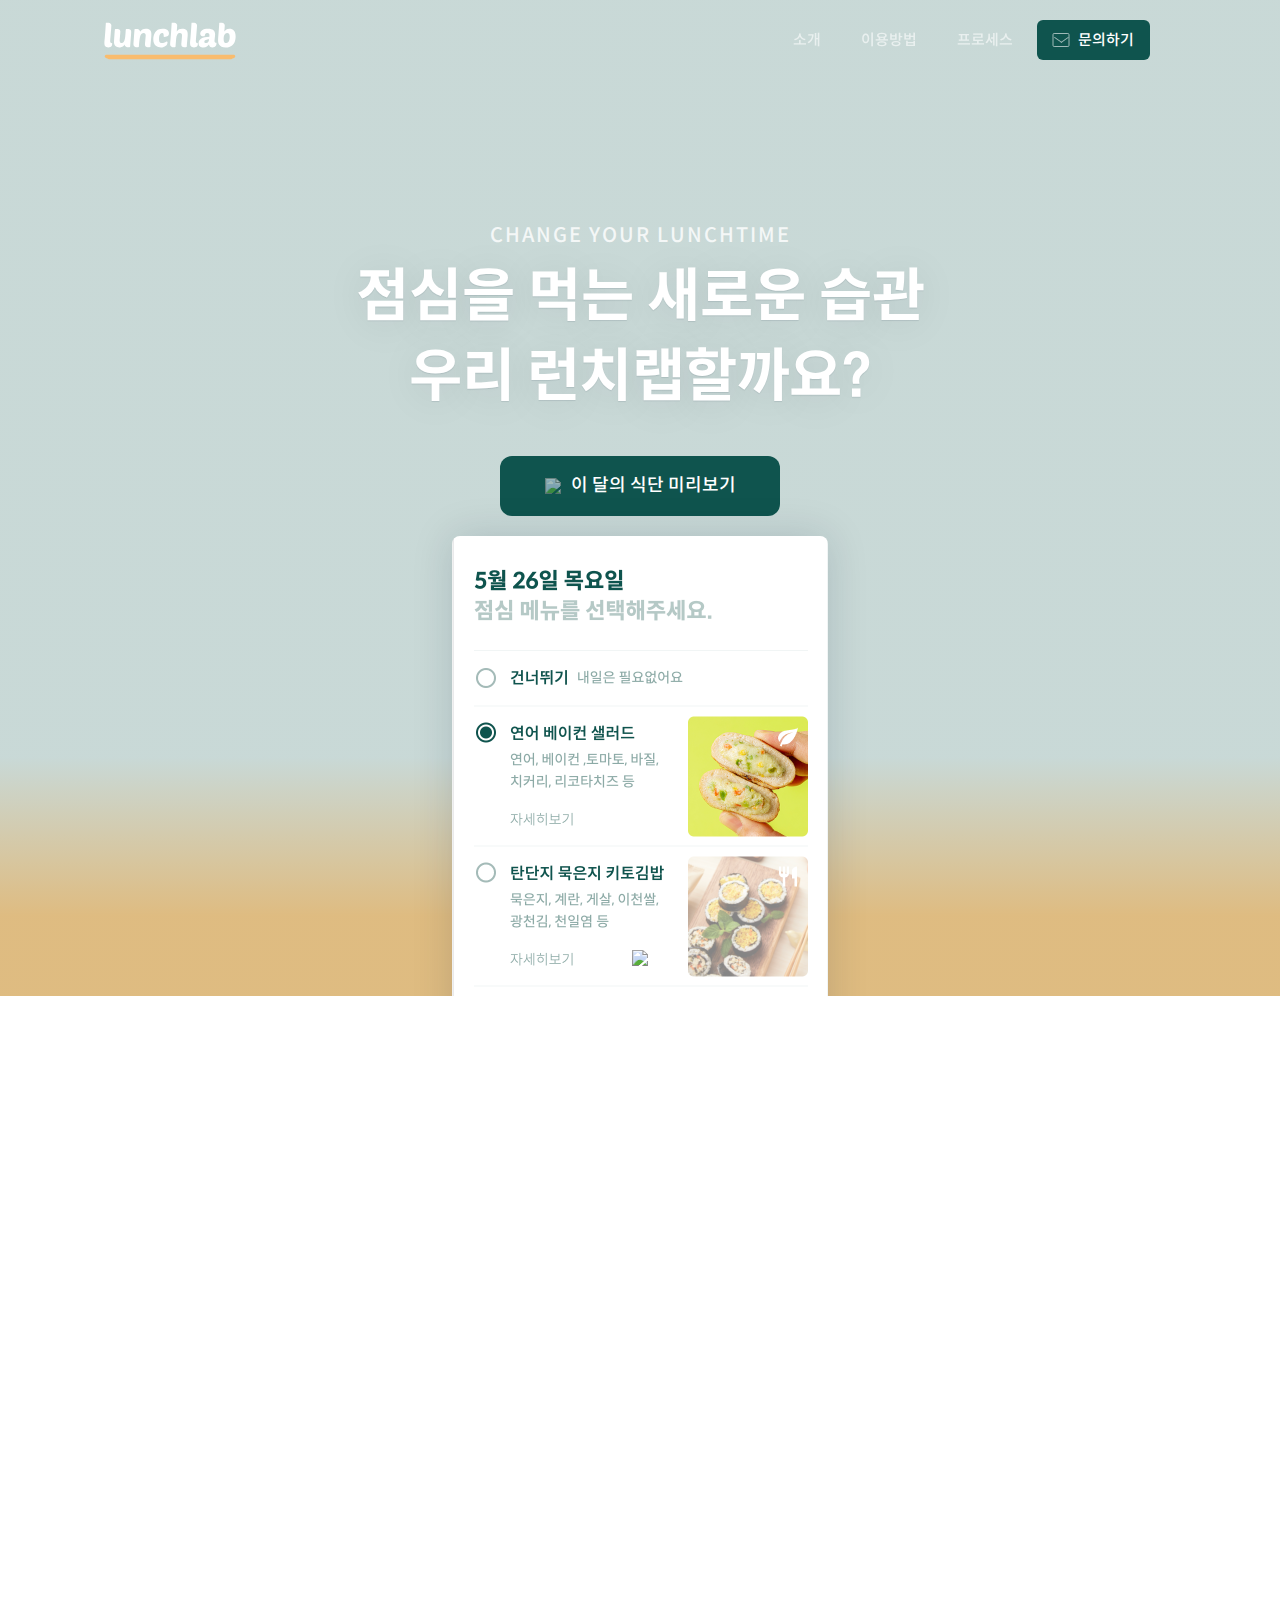
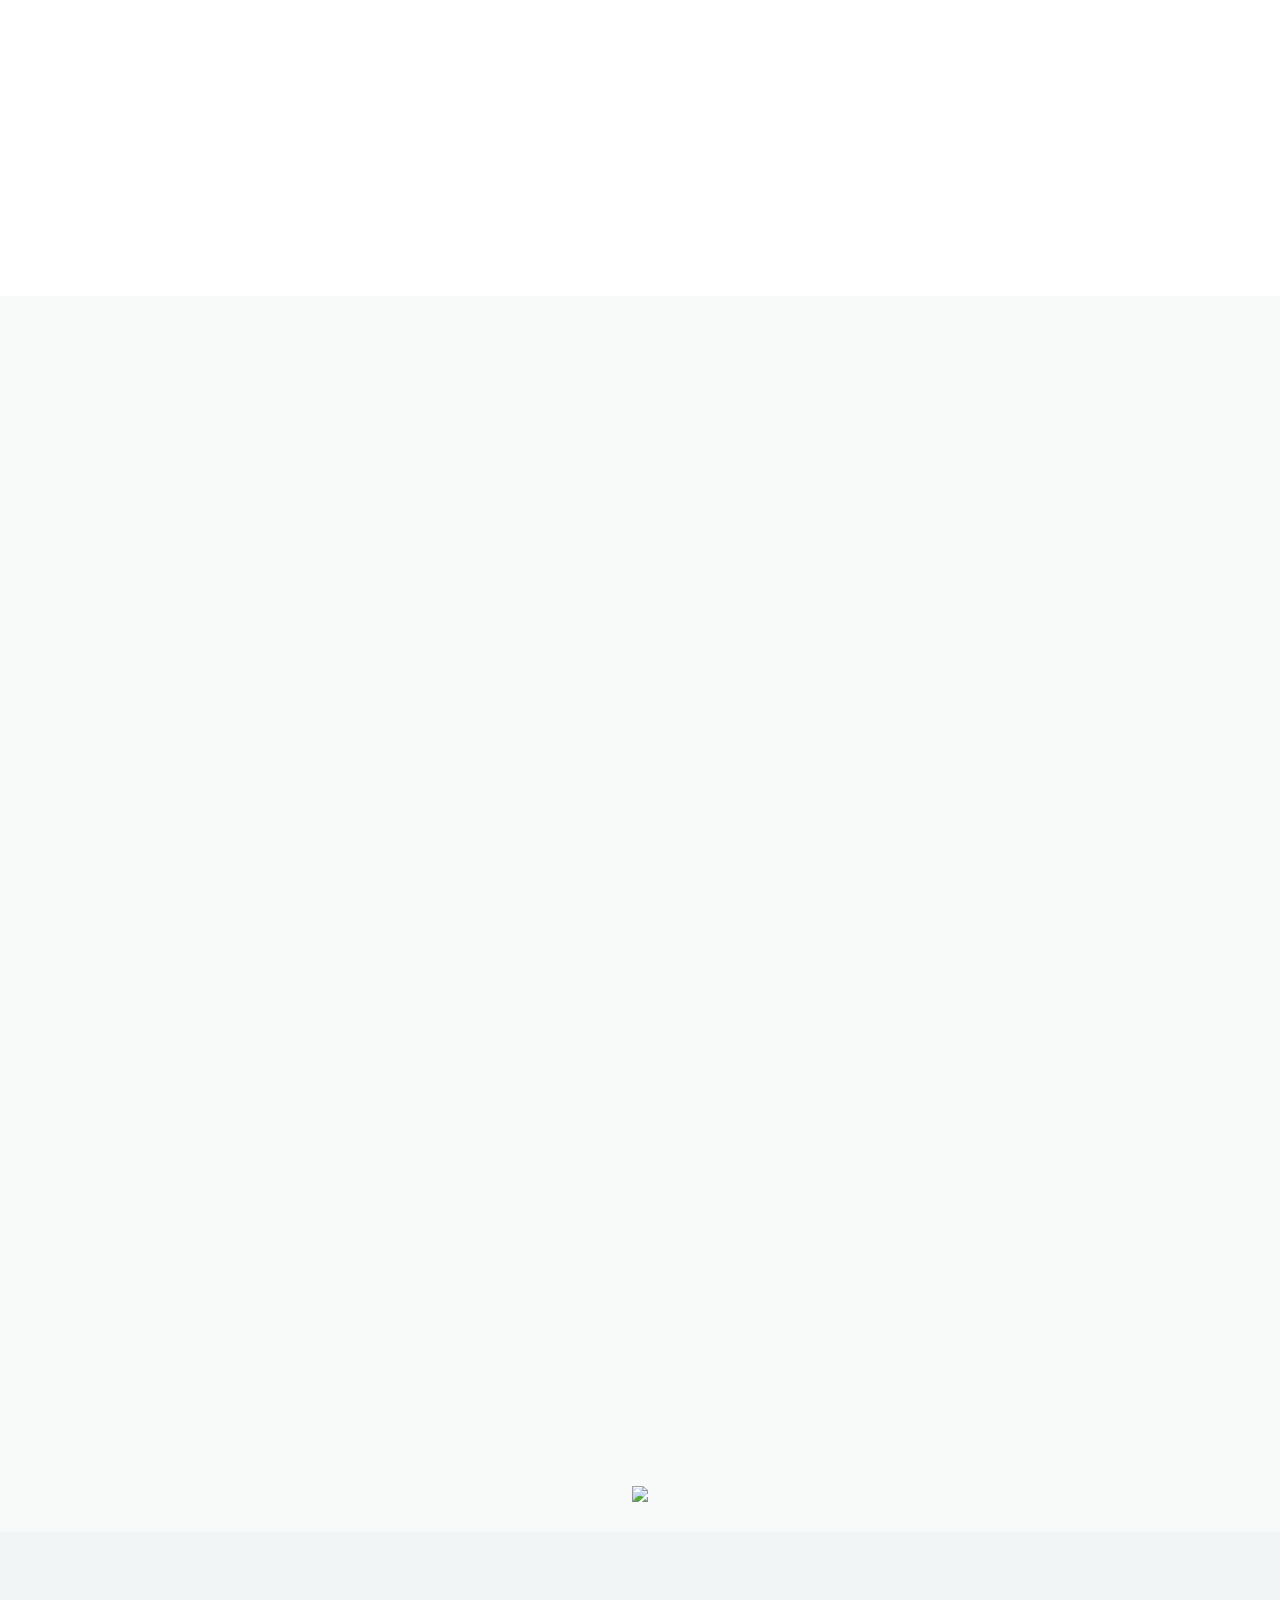
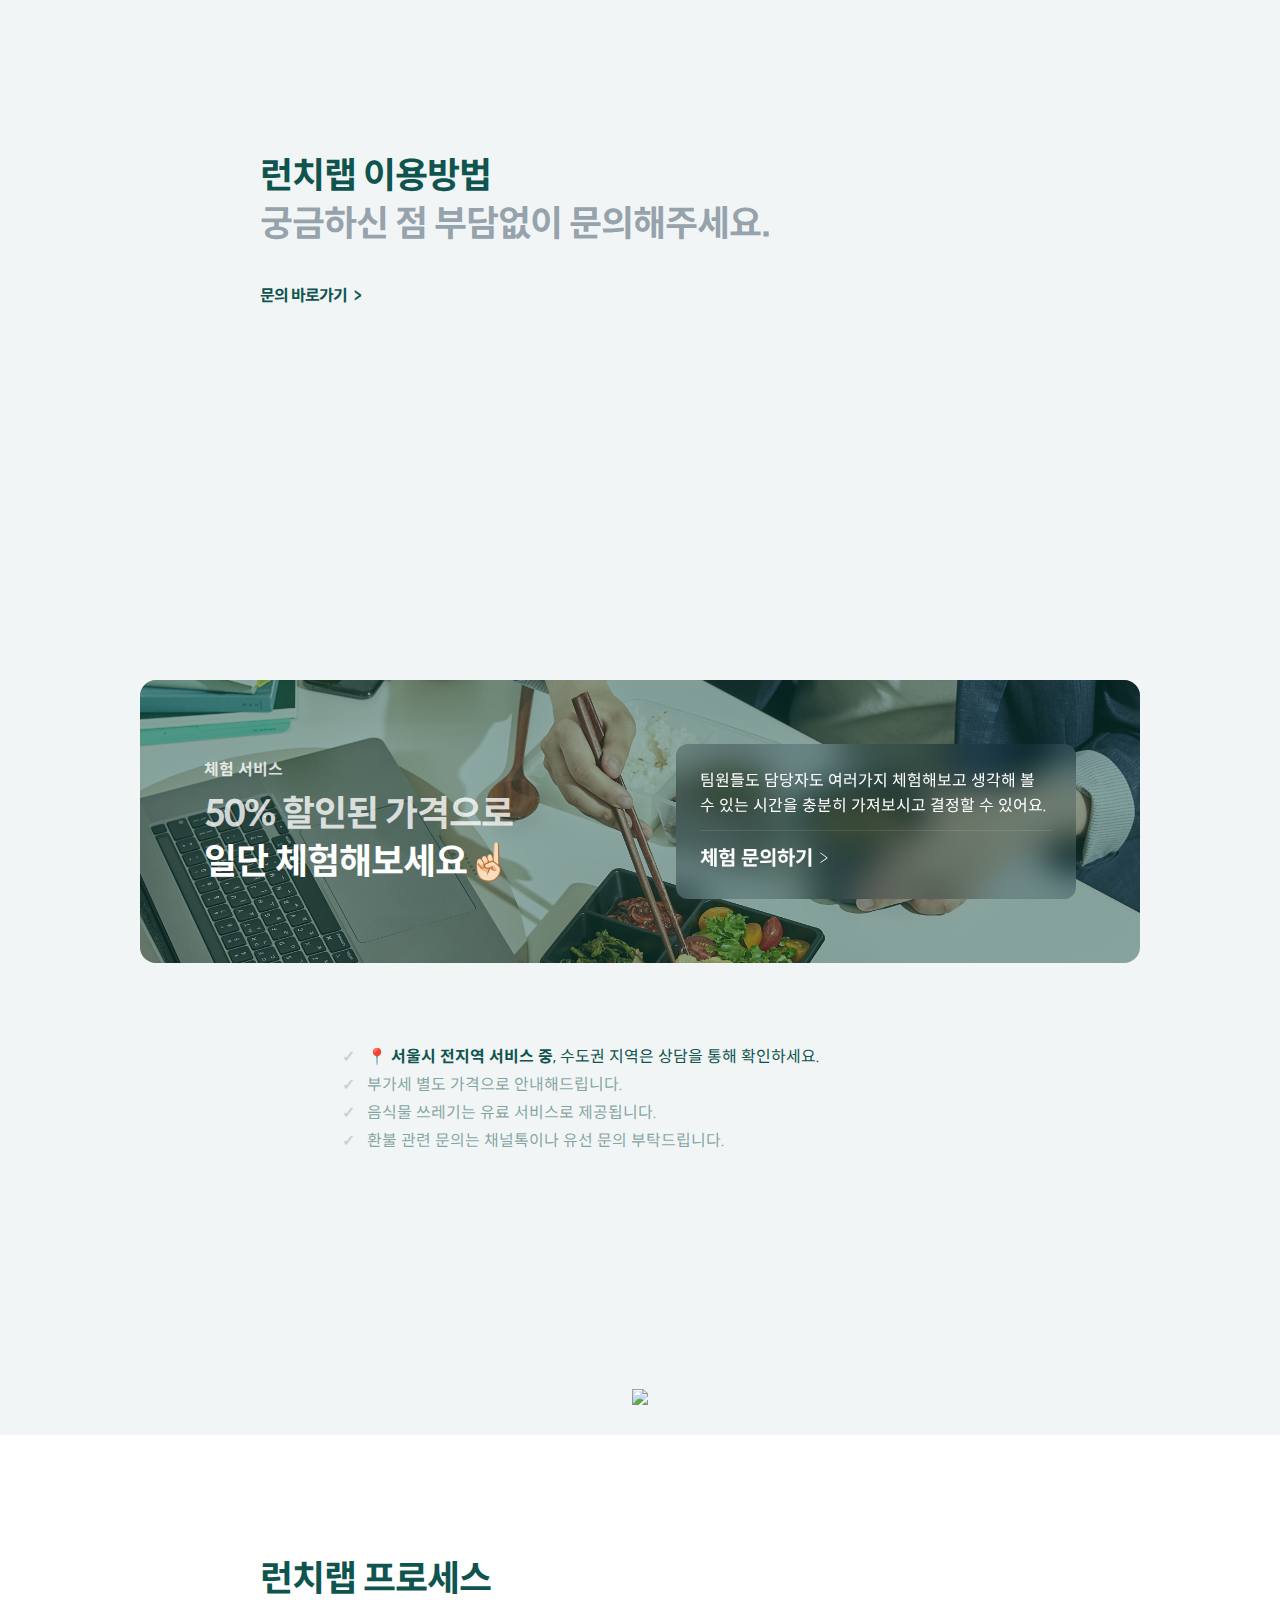
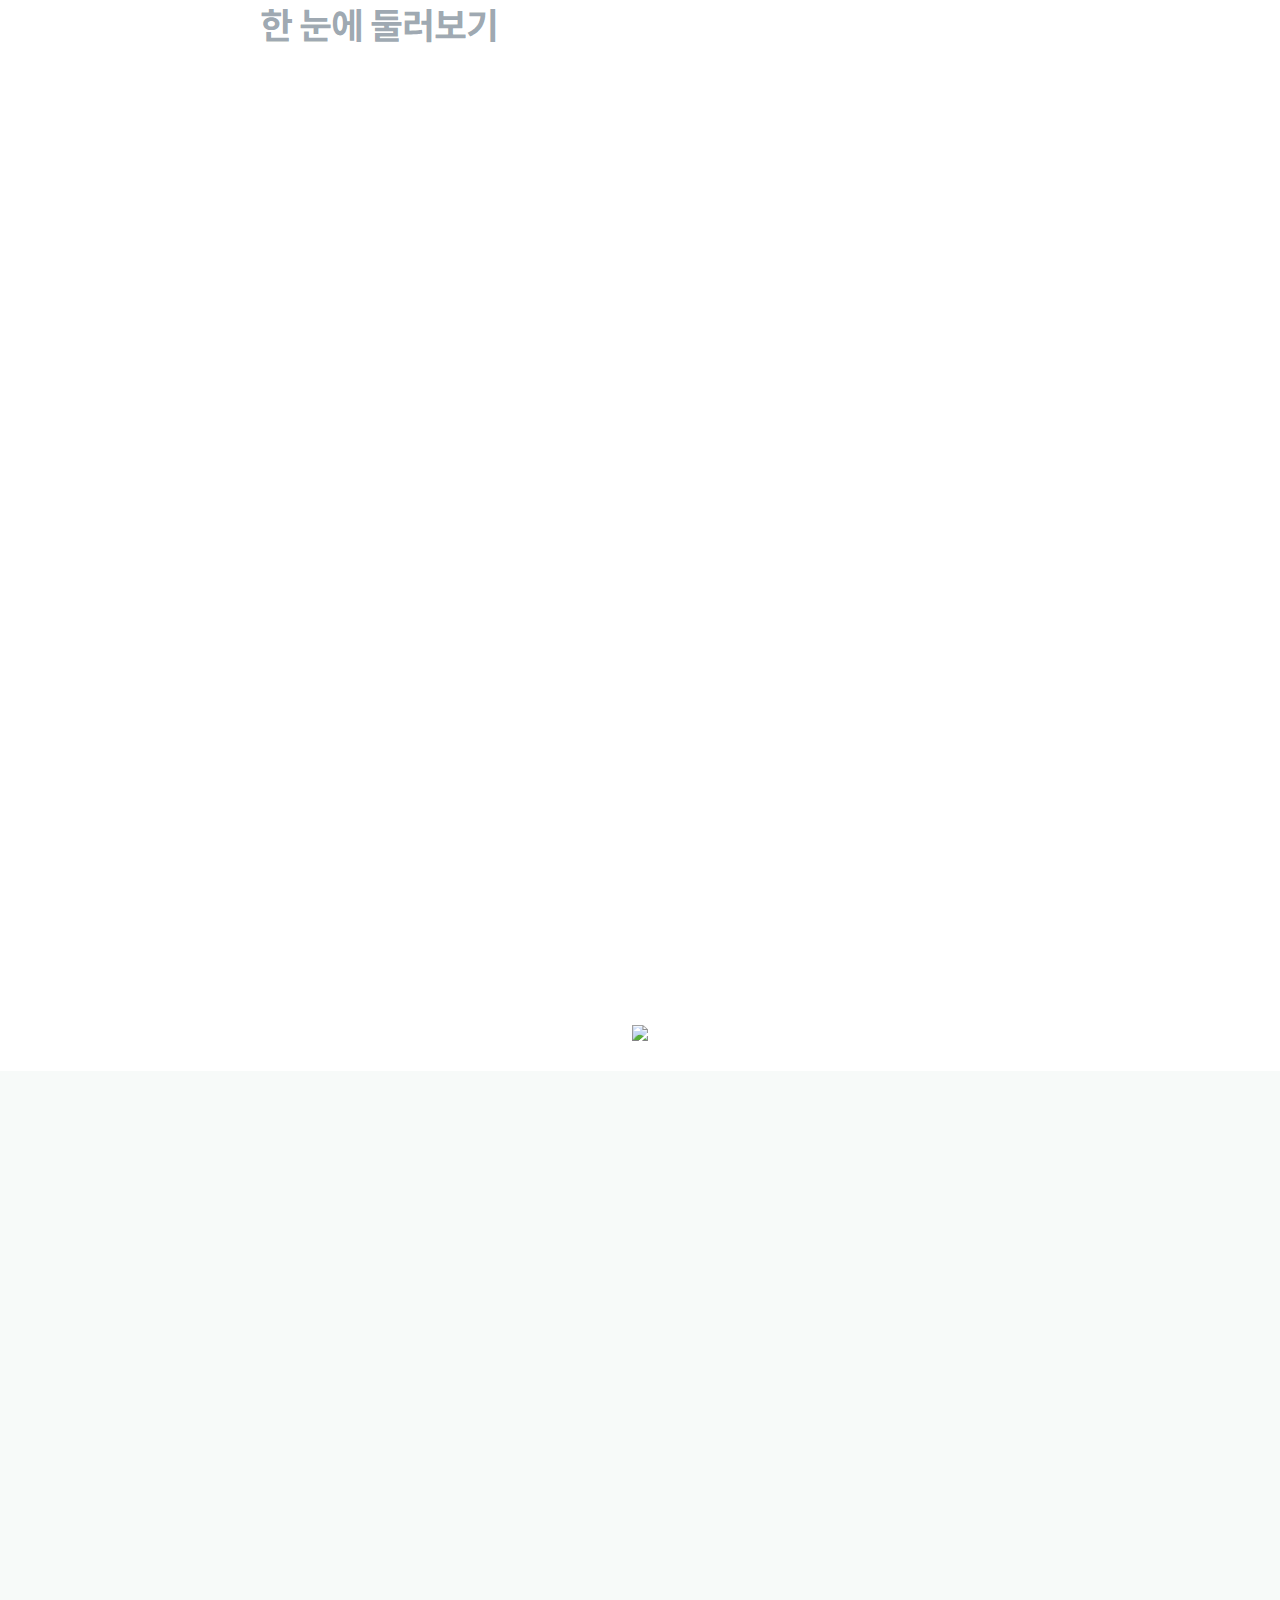
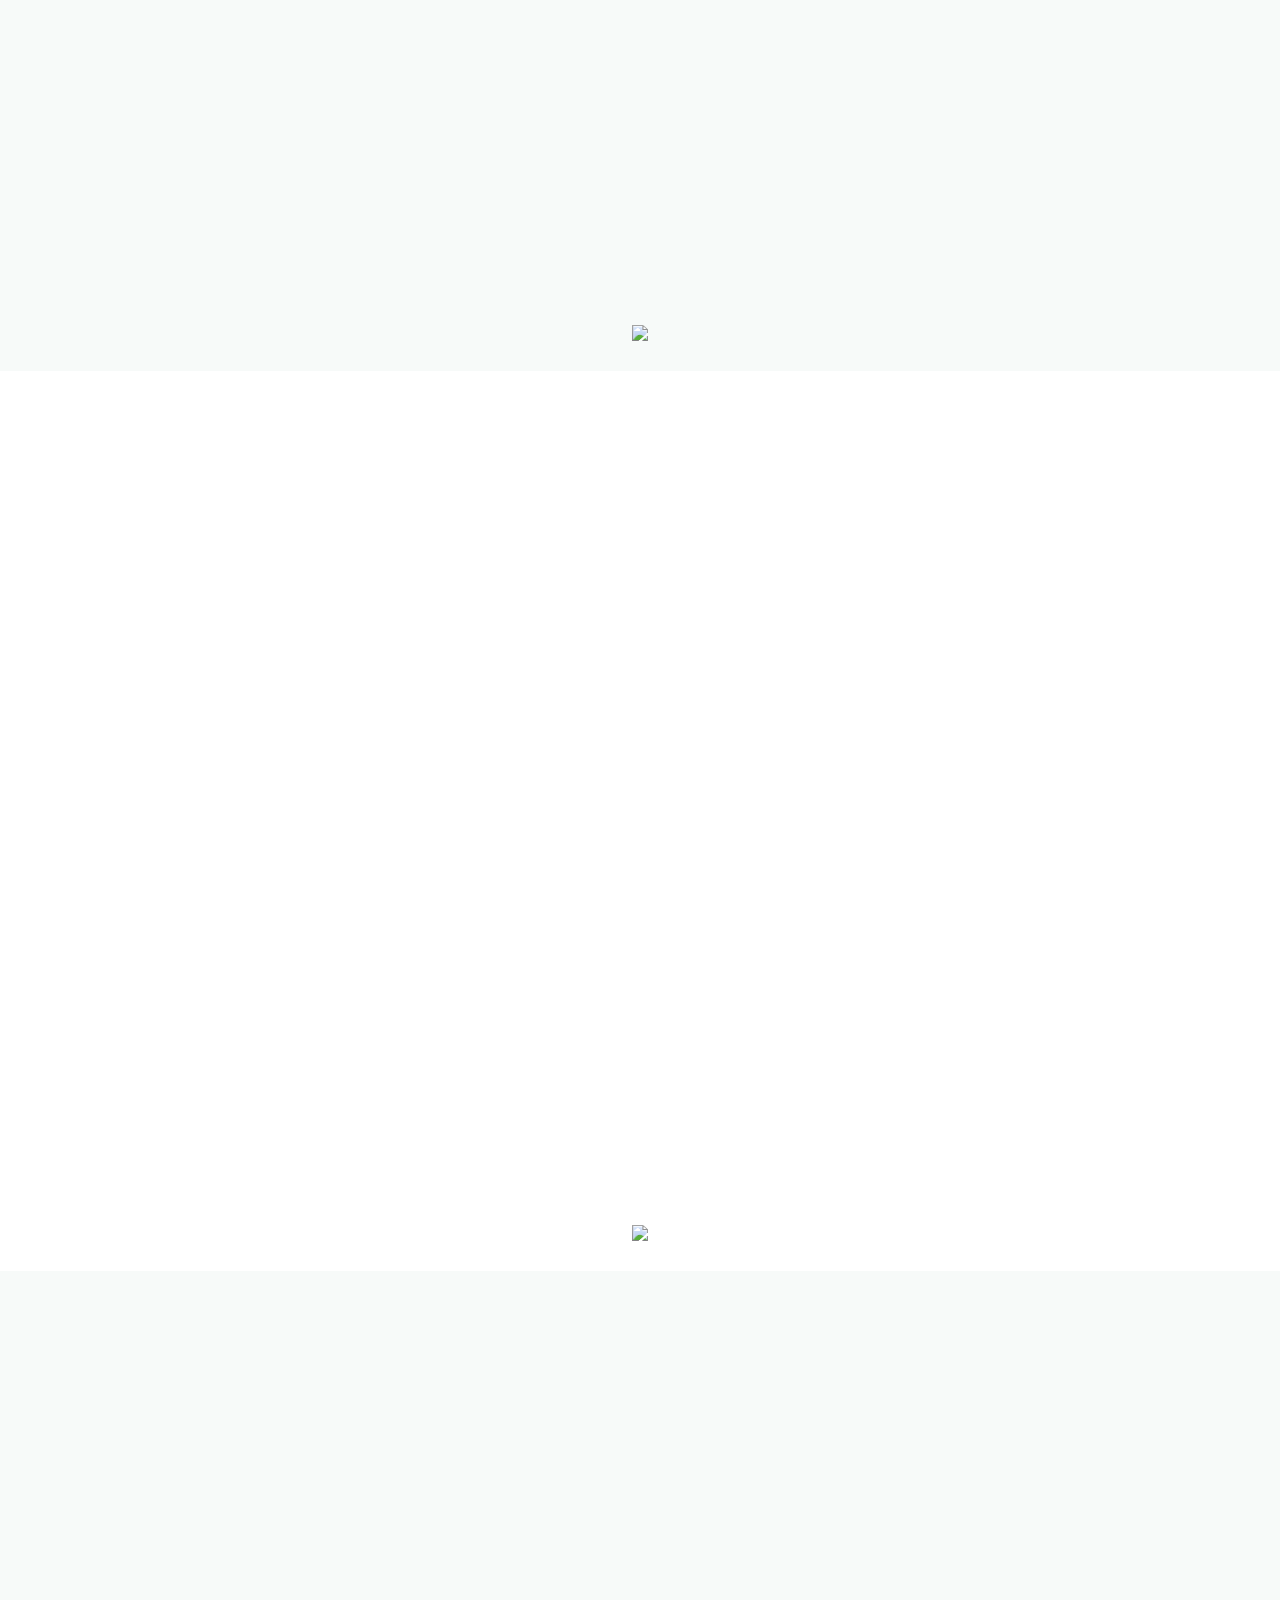
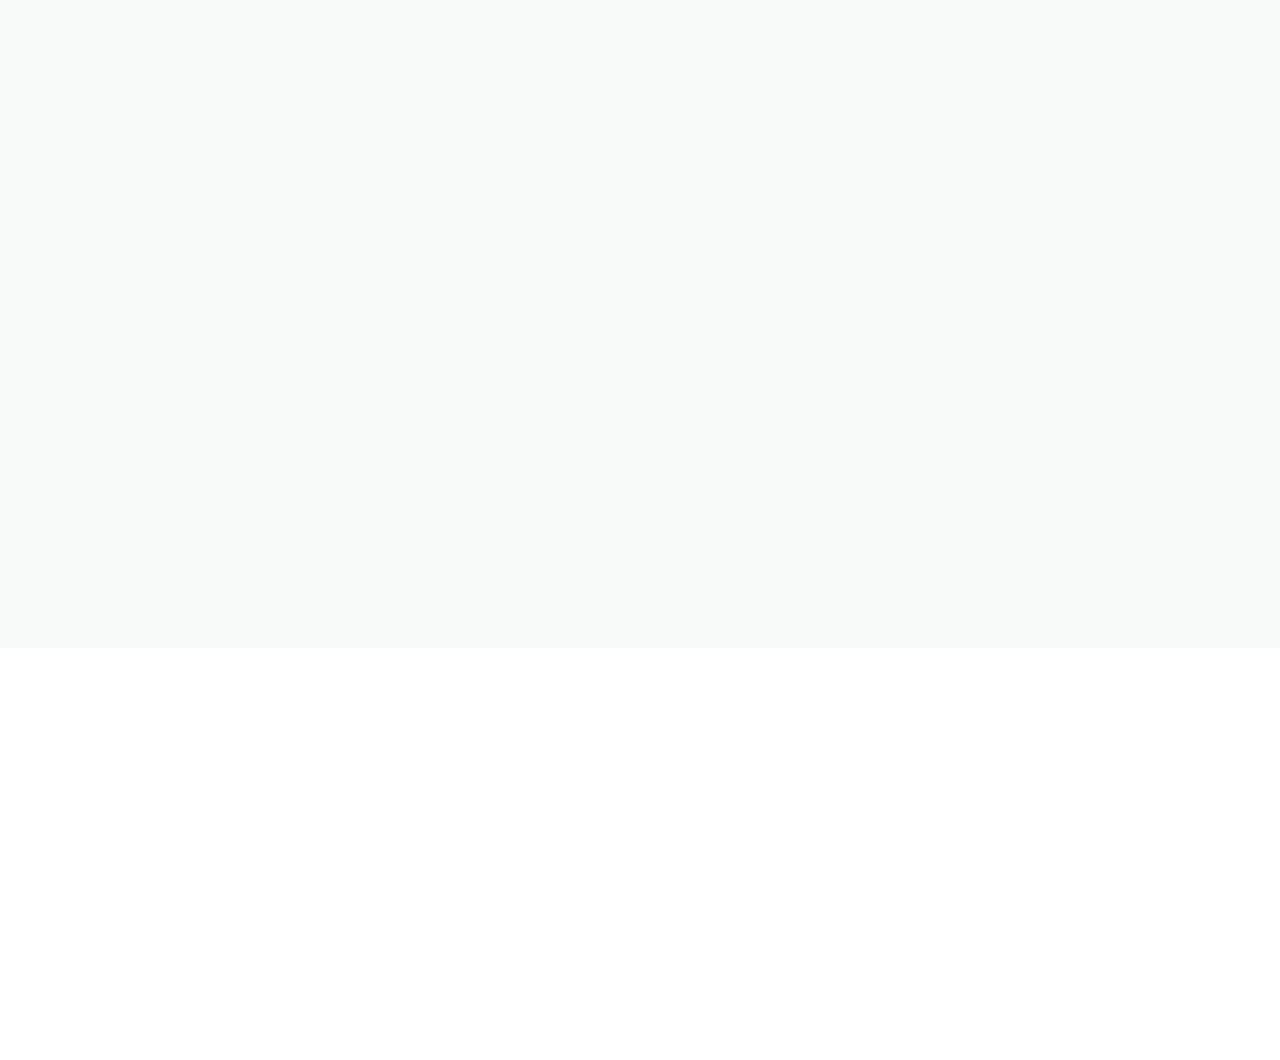
==== commit b527ada7: "체험 안내 추가, 서비스 지역 안내 추가" ====
--- a/index.html
+++ b/index.html
@@ -4,10 +4,15 @@
 <meta charset="UTF-8">
 <meta name="viewport" content="width=device-width, initial-scale=1.0" />
 <meta name="theme-color" content="#ffffff">
-<link rel=”shortcut icon” href=”img/favicon.png”>
-<link rel="icon" href="img/favicon.png">
-<link rel="mask-icon" href="img/favicon.png" color="#000000">
-<link rel="apple-touch-icon" href="img/favicon.png">
+<meta property="og:type" content="website">
+<meta property="og:url" content="https://r712.github.io/lunchlab">
+<meta property="og:title" content="런치랩 오더 - 점심을 먹는 새로운 습관">
+<meta property="og:image" content="img/og-image.png">
+<meta property="og:description" content="점심을 먹는 새로운 습관, 런치랩 입니다.">
+<meta property="og:site_name" content="런치랩 오더">
+<meta property="og:locale" content="ko_KR">
+<link rel="shortcut icon" href="./favicon.png" type="image/x-icon">
+<link rel="icon" href="./favicon.png" type="image/x-icon">
 <title> 런치랩 </title>
 <link rel="stylesheet" href="asset/company.css">
 </head>
@@ -32,9 +37,9 @@
                 </svg>
             </a>
             <nav>
-                <a href="#jump-why">소개</a>
-                <a href="#jump-howto">이용방법</a>
-                <a href="#jump-area">서비스지역</a>
+                <a href="#jump-product">소개</a>
+                <a href="#jump-guide">이용방법</a>
+                <a href="#jump-process">프로세스</a>
                 <a href="#jump-contact"><i class="icon icon-mail"></i>문의하기</a>
             </nav>
         </div>
@@ -142,7 +147,16 @@
                     </ul>
                 </div>
             </div>
+            <div class="tryuse">
+                <h2>
+                    <small>체험 서비스</small>
+                    <span>50% 할인된 가격으로</span>
+                    <span>일단 체험해보세요☝🏻</span>
+                </h2>
+                <p>팀원들도 담당자도 여러가지 체험해보고 생각해 볼 수 있는 시간을 충분히 가져보시고 결정할 수 있어요. <a href="#jump-contact">체험 문의하기</a></p>
+            </div>
             <ul class="information">
+                <li><strong>📍 서울시 전지역 서비스 중</strong>, 수도권 지역은 상담을 통해 확인하세요.</li>
                 <li>부가세 별도 가격으로 안내해드립니다.</li>
                 <li>음식물 쓰레기는 유료 서비스로 제공됩니다.</li>
                 <li>환불 관련 문의는 채널톡이나 유선 문의 부탁드립니다.</li>
@@ -374,8 +388,8 @@
             </svg>
             <nav>
             <strong>(주)런치랩</strong>
-            <a href="#">서비스이용약관</a>
-            <a href="#">개인정보처리방침</a>
+            <a href="terms.html">서비스이용약관</a>
+            <a href="terms.html">개인정보처리방침</a>
             </nav>
             <p>
                 <span>대표: 김성수</span>
--- a/asset/company.css
+++ b/asset/company.css
@@ -214,6 +214,9 @@
   background-color: rgba(15, 84, 78, 0.03);
 }
 
+/*
+    섹션 스타일링
+*/
 section {
   position: relative;
   display: -webkit-box;
@@ -232,6 +235,33 @@
   min-height: 900px;
   background: #FFF;
   color: #001C34;
+  /*
+        히어로 섹션
+    */
+  /*
+        미션
+    */
+  /*
+        클라이언트
+    */
+  /*
+        프로세스
+    */
+  /*
+        라인업 제품 메뉴
+    */
+  /*
+        Faq 섹션
+    */
+  /*
+        가이드
+    */
+  /*
+        문의 contact
+    */
+  /*
+        체험하기
+    */
 }
 
 section .btn-jump {
@@ -316,7 +346,7 @@
   z-index: 1;
   position: relative;
   min-height: 100vh;
-  background: rgba(15, 84, 78, 0.03) url("https://r712.github.io/lunchlab/pic/220509-0982.png") no-repeat center bottom fixed;
+  background: rgba(15, 84, 78, 0.03) url("../pic/220509-0982.png") no-repeat center bottom fixed;
   background-size: cover;
   overflow: hidden;
 }
@@ -729,12 +759,12 @@
 }
 
 section.process .introduce .item[data-kind=cook] {
-  background: rgba(15, 84, 78, 0.03) url("/pic/220609-0019.png") no-repeat center;
+  background: rgba(15, 84, 78, 0.03) url("../pic/220609-0019.png") no-repeat center;
   background-size: 760px !important;
 }
 
 section.process .introduce .item[data-kind=delivery] {
-  background: rgba(15, 84, 78, 0.03) url("/pic/220509-0027.png") no-repeat left bottom;
+  background: rgba(15, 84, 78, 0.03) url("../pic/220509-0027.png") no-repeat left bottom;
   background-size: 600px !important;
 }
 
@@ -881,15 +911,15 @@
 }
 
 section.product .item[data-kind=meal] {
-  background: rgba(15, 84, 78, 0.4) url("/pic/meal1.png") no-repeat right -40px;
+  background: rgba(15, 84, 78, 0.4) url("../pic/meal1.png") no-repeat right -40px;
 }
 
 section.product .item[data-kind=fresh] {
-  background: rgba(15, 84, 78, 0.4) url("/pic/fresh2.png") no-repeat -20px -60px;
+  background: rgba(15, 84, 78, 0.4) url("../pic/fresh2.png") no-repeat -20px -60px;
 }
 
 section.product .item[data-kind=yogurt] {
-  background: rgba(15, 84, 78, 0.4) url("/pic/yogurt.png") no-repeat -100px -60px;
+  background: rgba(15, 84, 78, 0.4) url("../pic/yogurt.png") no-repeat -100px -60px;
 }
 
 section.product .item[data-kind]::before {
@@ -1105,6 +1135,7 @@
       -ms-flex-align: start;
           align-items: flex-start;
   margin-top: 40px;
+  width: 100%;
 }
 
 section.guide .cardbox .item {
@@ -1113,6 +1144,8 @@
   width: calc(100% / 3);
   height: 240px;
   background: #FFF;
+  -webkit-transition: all .4s;
+  transition: all .4s;
 }
 
 section.guide .cardbox .item:first-child {
@@ -1151,6 +1184,11 @@
   content: '🥗';
 }
 
+section.guide .cardbox .item:hover {
+  -webkit-transform: scale(1.05);
+          transform: scale(1.05);
+}
+
 section.guide .cardbox ul {
   list-style: none;
   margin-top: 10px;
@@ -1191,8 +1229,8 @@
 section.guide .information {
   margin-top: 40px;
   width: 84%;
-  max-width: 780px;
-  color: rgba(0, 28, 52, 0.4);
+  max-width: 600px;
+  color: rgba(15, 84, 78, 0.5);
   list-style: none;
 }
 
@@ -1201,9 +1239,9 @@
   display: -ms-flexbox;
   display: flex;
   position: relative;
-  color: rgba(0, 28, 52, 0.4);
+  color: rgba(15, 84, 78, 0.5);
   font-weight: 400;
-  font-size: 15px;
+  font-size: 16px;
   line-height: 28px;
   word-break: keep-all;
 }
@@ -1211,9 +1249,13 @@
 section.guide .information li::before {
   content: '✓';
   margin: 0 12px 0 2px;
-  color: rgba(0, 28, 52, 0.4);
+  color: rgba(15, 84, 78, 0.5);
   font-weight: 600;
   opacity: .4;
+}
+
+section.guide .information li:first-child {
+  color: #0F544E;
 }
 
 section.contact {
@@ -1460,6 +1502,111 @@
   text-decoration: underline;
 }
 
+section .tryuse {
+  position: relative;
+  margin: 40px 0 40px;
+  padding: 40px;
+  width: 100%;
+  max-width: 1080px;
+  min-width: inherit;
+  display: -webkit-box;
+  display: -ms-flexbox;
+  display: flex;
+  -webkit-box-pack: justify;
+      -ms-flex-pack: justify;
+          justify-content: space-between;
+  -webkit-box-align: center;
+      -ms-flex-align: center;
+          align-items: center;
+  background: url("../img/pic-life.png") no-repeat center bottom;
+  background-size: 1080px;
+  color: #FFF;
+  border-radius: 16px;
+}
+
+section .tryuse::before {
+  content: '';
+  position: absolute;
+  left: 0;
+  top: 0;
+  width: 100%;
+  height: 100%;
+  background: rgba(15, 84, 78, 0.4);
+  border-radius: 16px;
+  -webkit-transition: all .4s ease;
+  transition: all .4s ease;
+}
+
+section .tryuse h2 {
+  z-index: 1;
+  position: relative;
+  display: -webkit-box;
+  display: -ms-flexbox;
+  display: flex;
+  -webkit-box-orient: vertical;
+  -webkit-box-direction: normal;
+      -ms-flex-direction: column;
+          flex-direction: column;
+  margin: 24px;
+}
+
+section .tryuse small {
+  opacity: .8;
+  margin-bottom: 8px;
+  font-size: 16px;
+}
+
+section .tryuse span {
+  color: #FFF;
+  font-weight: 600;
+  font-size: 36px;
+  line-height: 48px;
+  letter-spacing: -1px;
+}
+
+section .tryuse span:nth-child(2) {
+  color: rgba(255, 255, 255, 0.8);
+}
+
+section .tryuse a {
+  margin-top: 12px;
+  padding-top: 12px;
+  border-top: 1px solid rgba(255, 255, 255, 0.1);
+  color: #FFF;
+  font-weight: 600;
+  font-size: 20px;
+}
+
+section .tryuse a::after {
+  content: '>';
+  margin-left: 6px;
+  font-weight: 100;
+}
+
+section .tryuse a:hover {
+  color: #DCB574;
+}
+
+section .tryuse p {
+  display: -webkit-box;
+  display: -ms-flexbox;
+  display: flex;
+  -webkit-box-orient: vertical;
+  -webkit-box-direction: normal;
+      -ms-flex-direction: column;
+          flex-direction: column;
+  max-width: 400px;
+  margin: 24px;
+  padding: 24px;
+  background: rgba(0, 28, 52, 0.2);
+  font-weight: 400;
+  font-size: 16px;
+  word-break: keep-all;
+  border-radius: 12px;
+  -webkit-backdrop-filter: blur(16px);
+          backdrop-filter: blur(16px);
+}
+
 /*
     FAQ 아코디언
 */
@@ -1601,6 +1748,9 @@
   padding-left: 36px;
 }
 
+/*
+    푸터
+*/
 .copyright {
   display: -webkit-box;
   display: -ms-flexbox;
@@ -1691,6 +1841,9 @@
   color: #0F544E;
 }
 
+/*
+    애니메이션
+*/
 @-webkit-keyframes blingEffect {
   from {
     -webkit-transform: translateX(0);
@@ -1703,7 +1856,6 @@
     opacity: .8;
   }
 }
-
 @keyframes blingEffect {
   from {
     -webkit-transform: translateX(0);
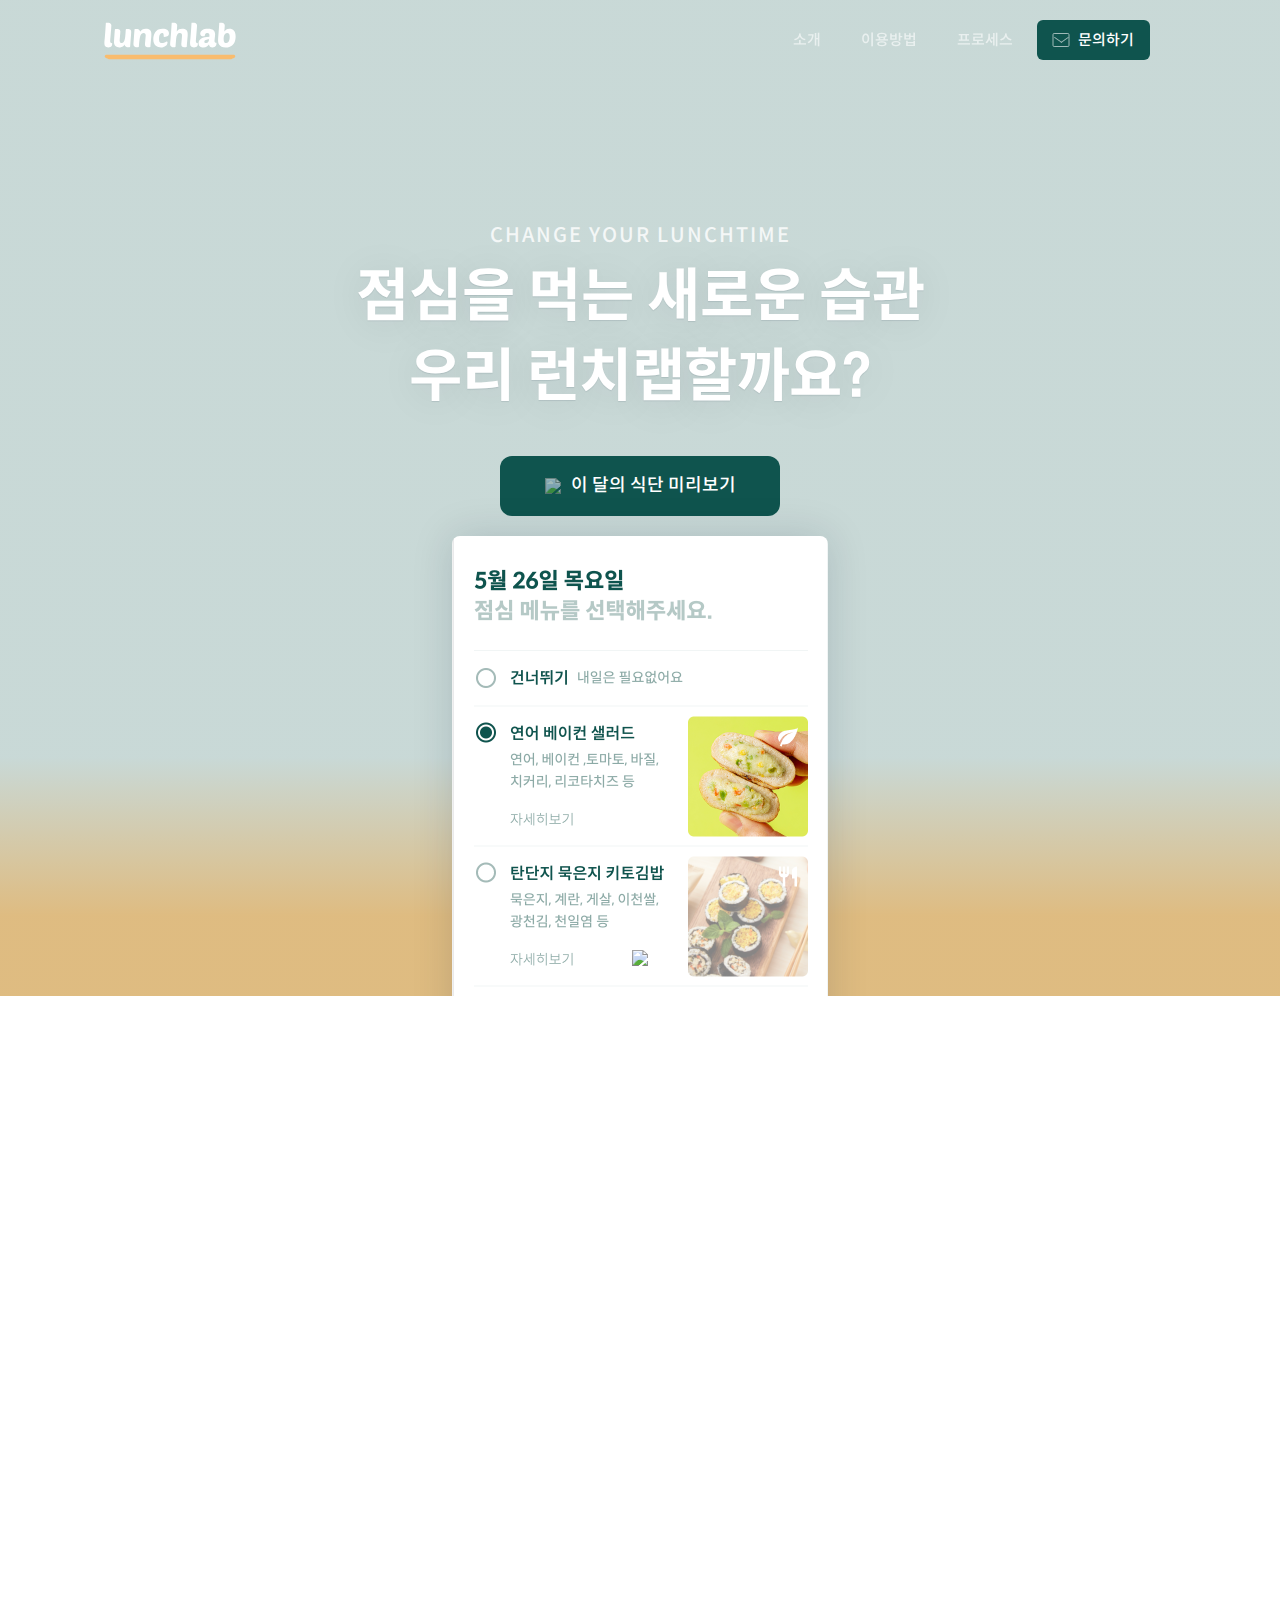
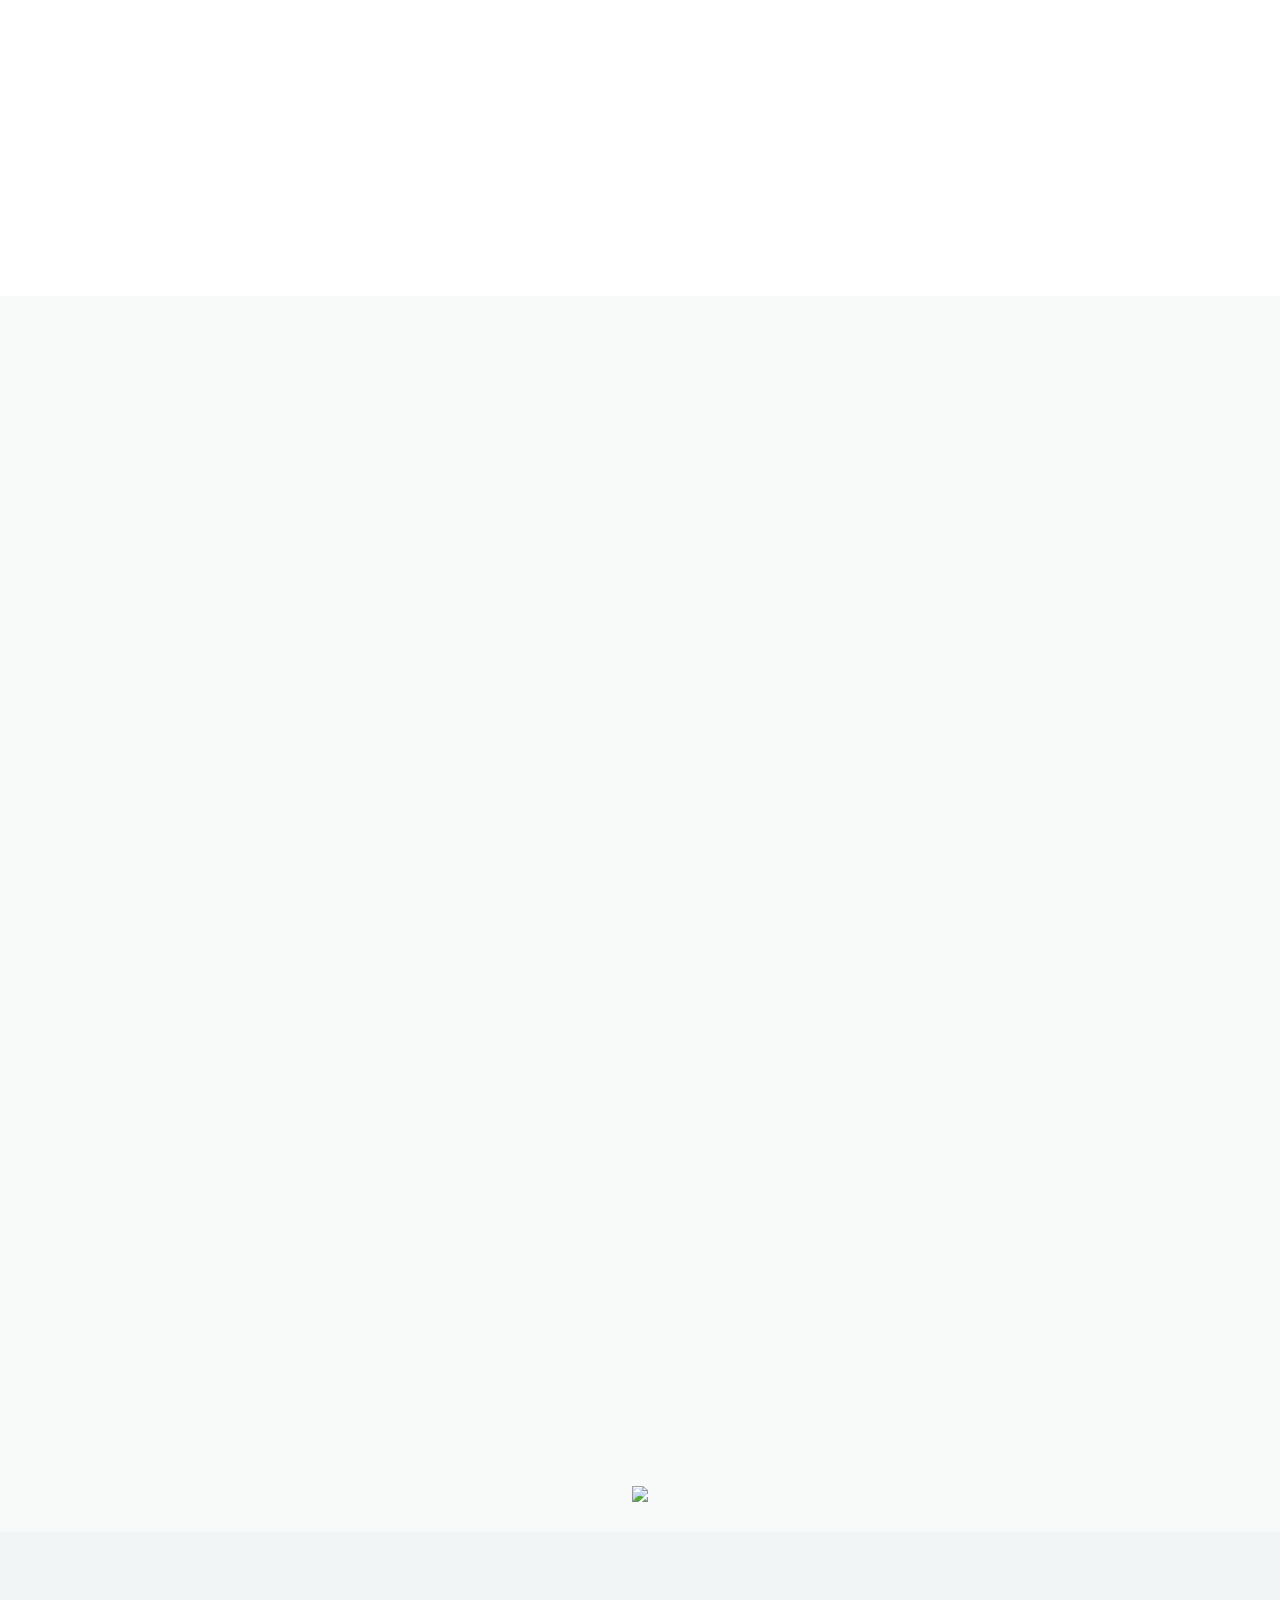
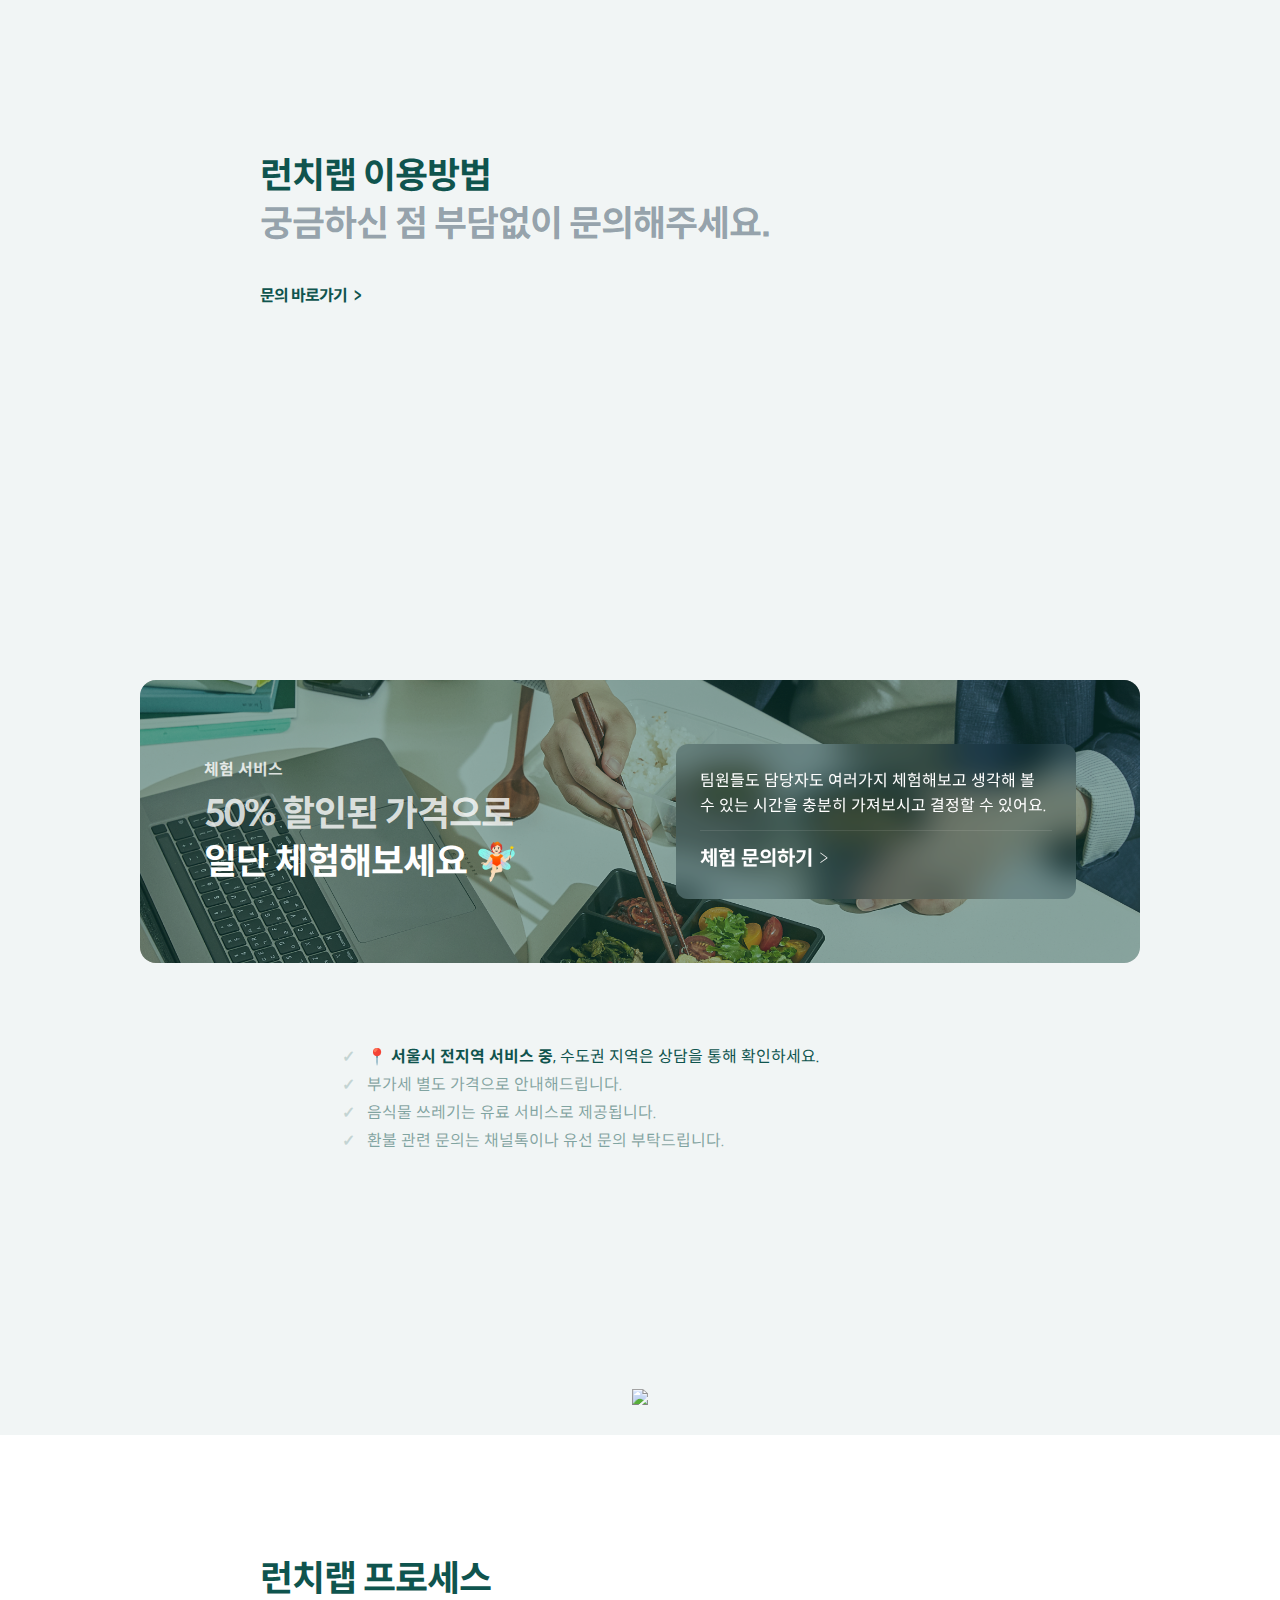
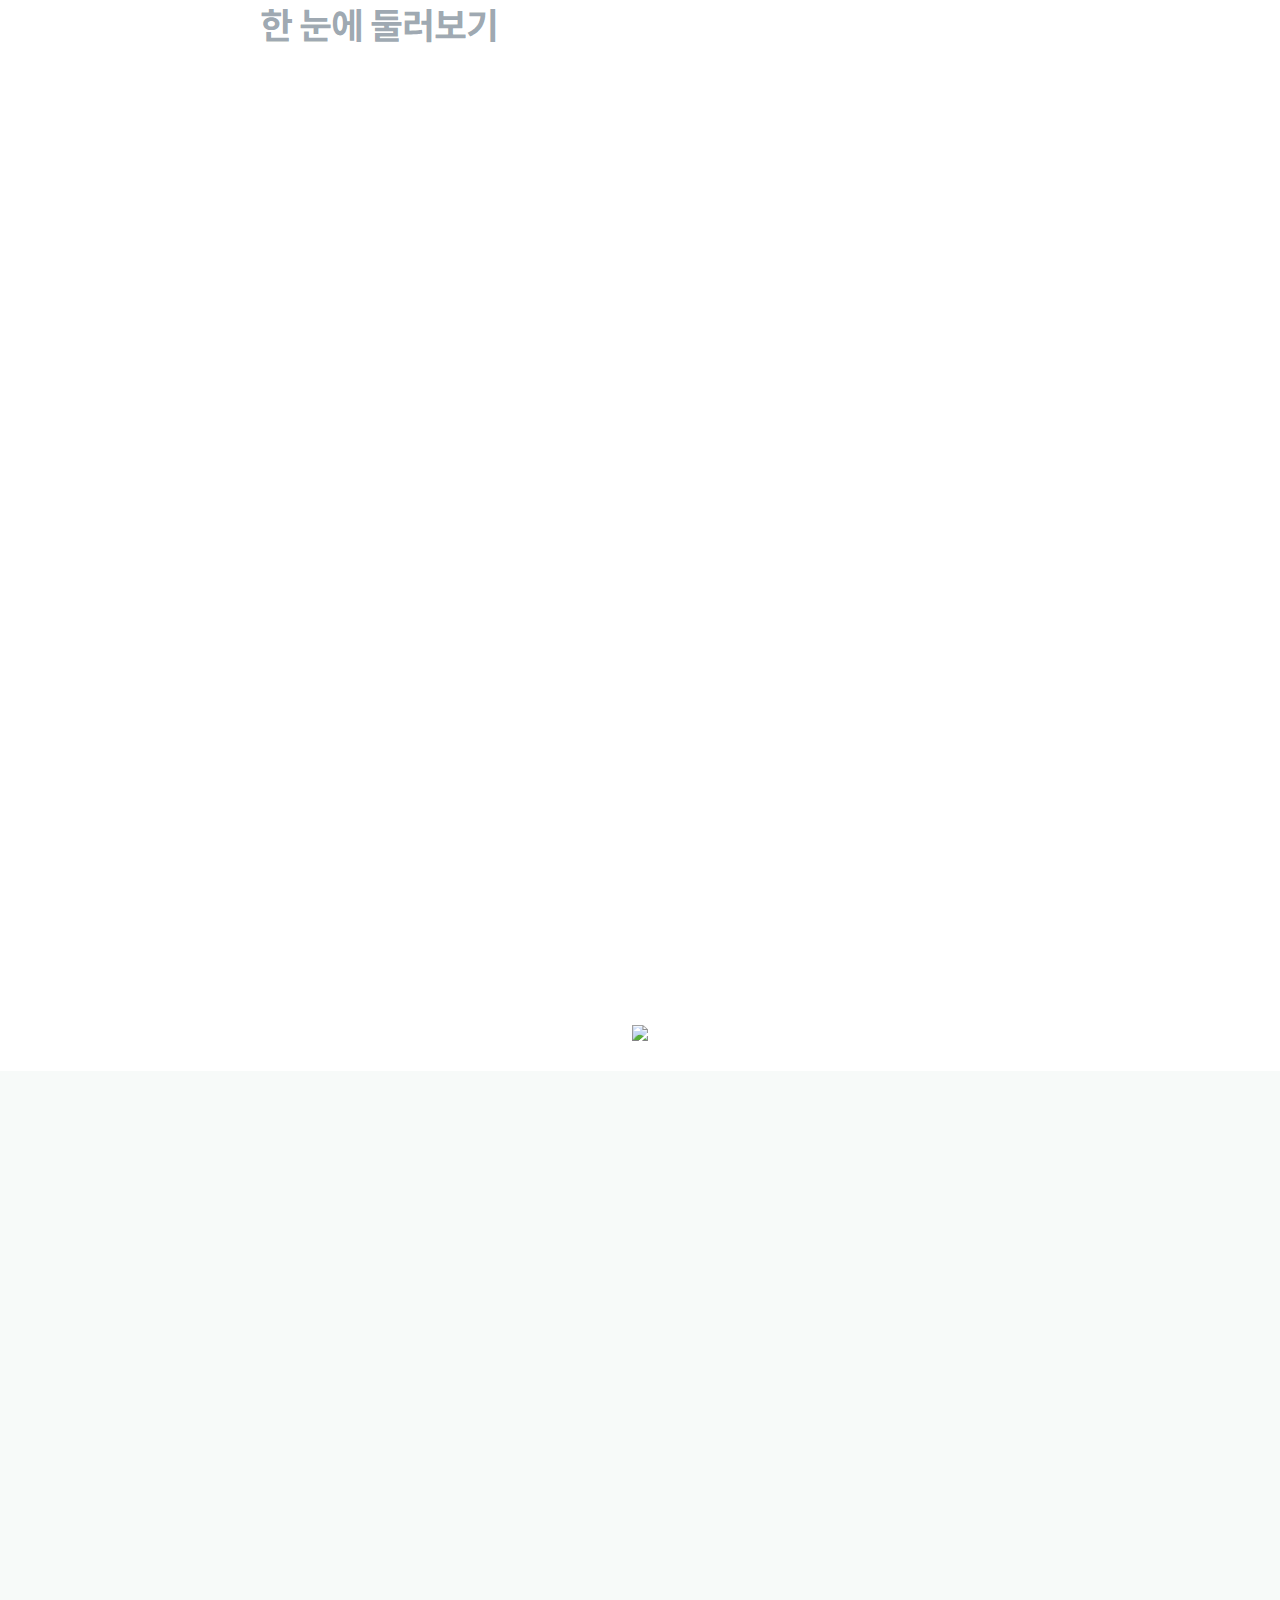
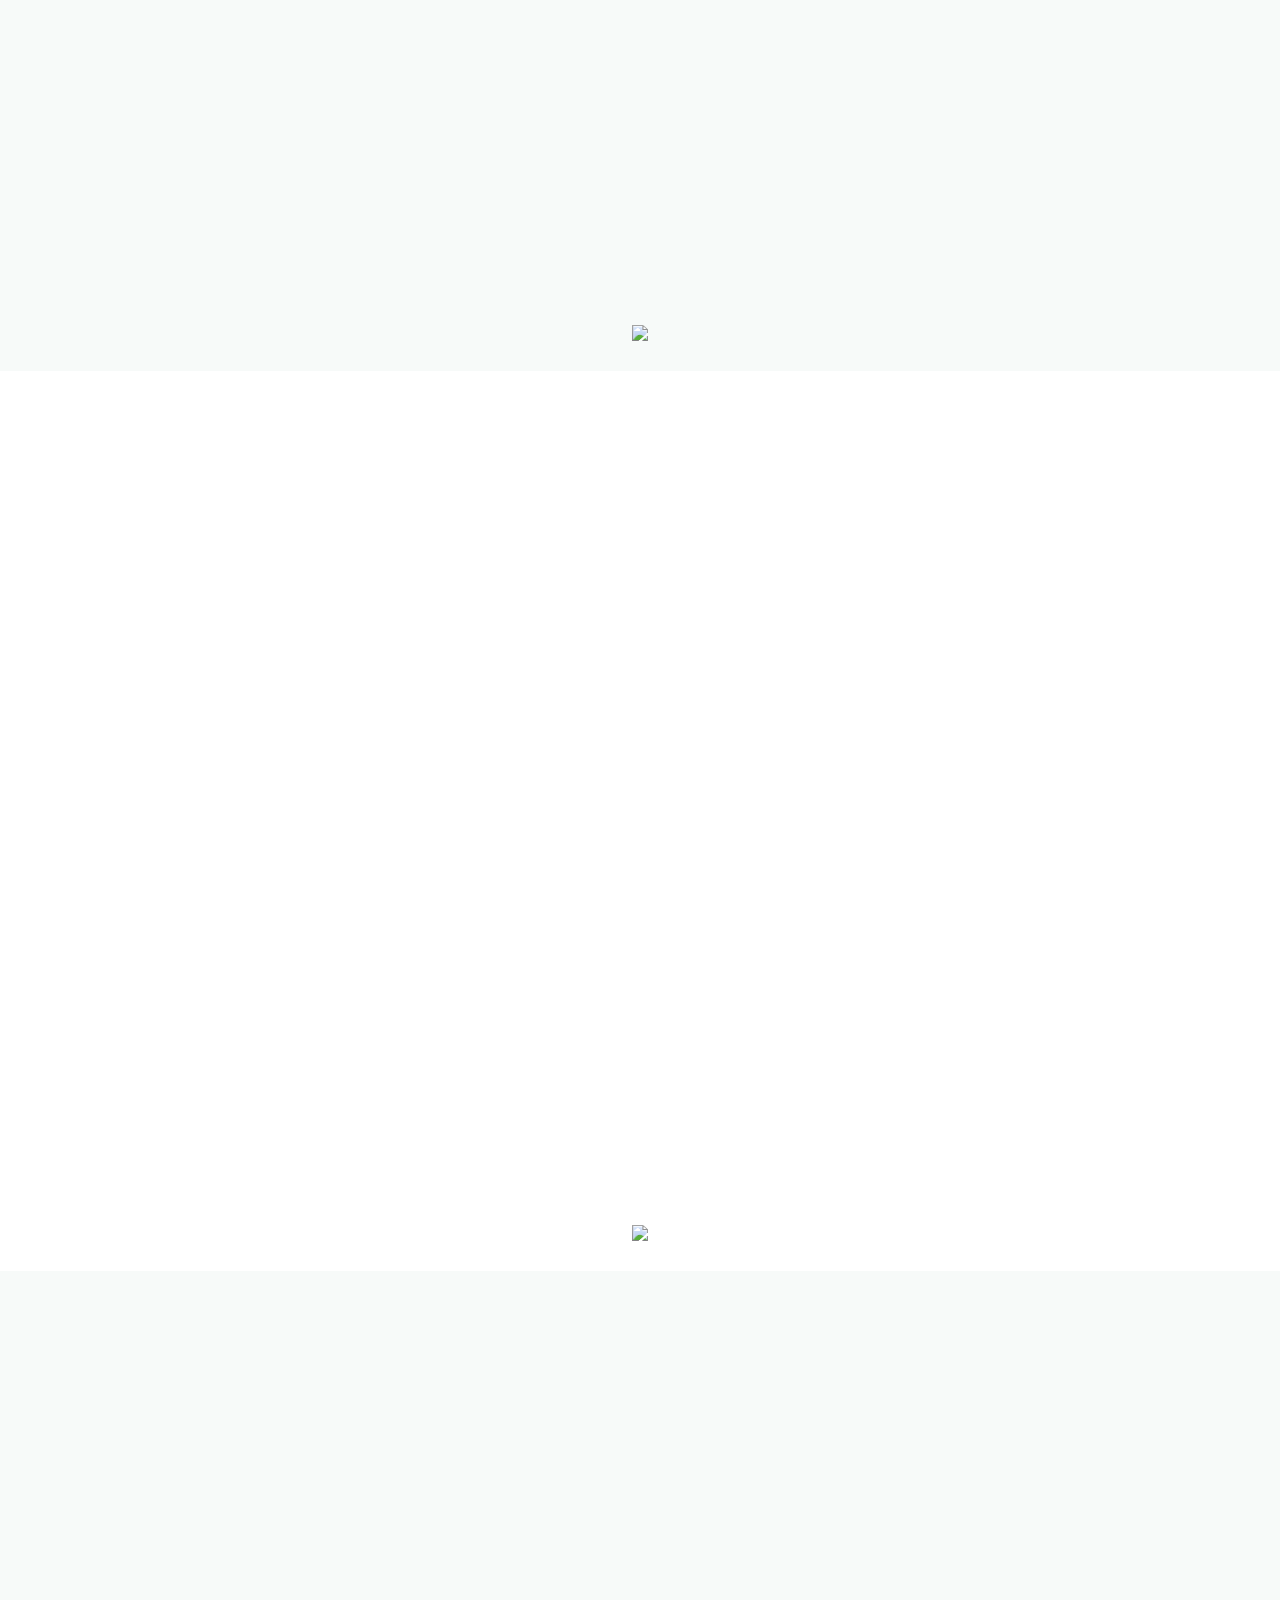
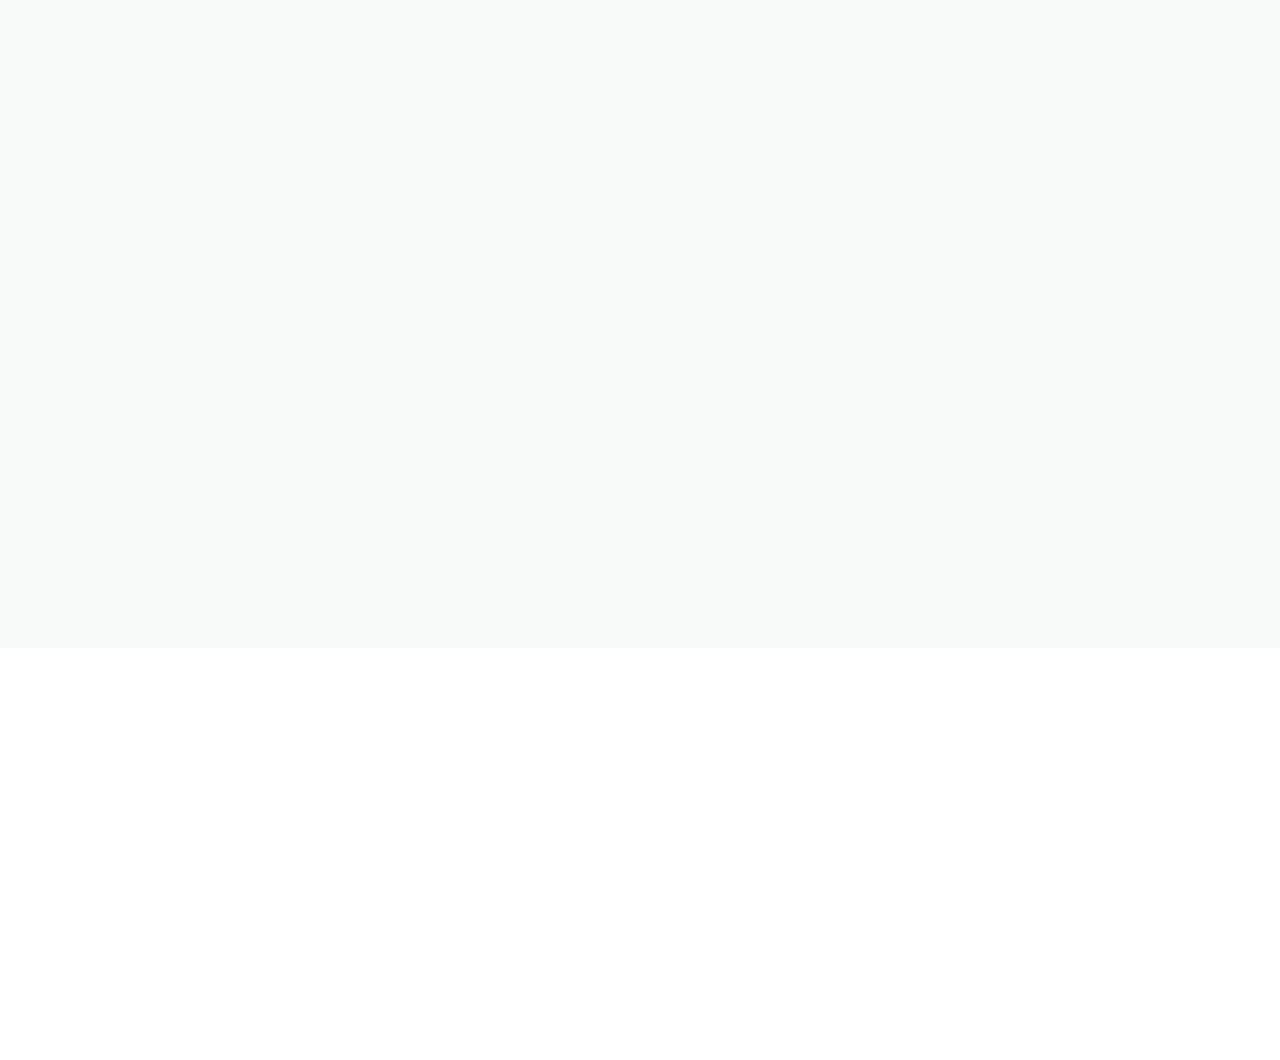
==== commit 7d136bce: "체험 수정" ====
--- a/index.html
+++ b/index.html
@@ -151,7 +151,7 @@
                 <h2>
                     <small>체험 서비스</small>
                     <span>50% 할인된 가격으로</span>
-                    <span>일단 체험해보세요☝🏻</span>
+                    <span>일단 체험해보세요 🧚🏻</span>
                 </h2>
                 <p>팀원들도 담당자도 여러가지 체험해보고 생각해 볼 수 있는 시간을 충분히 가져보시고 결정할 수 있어요. <a href="#jump-contact">체험 문의하기</a></p>
             </div>
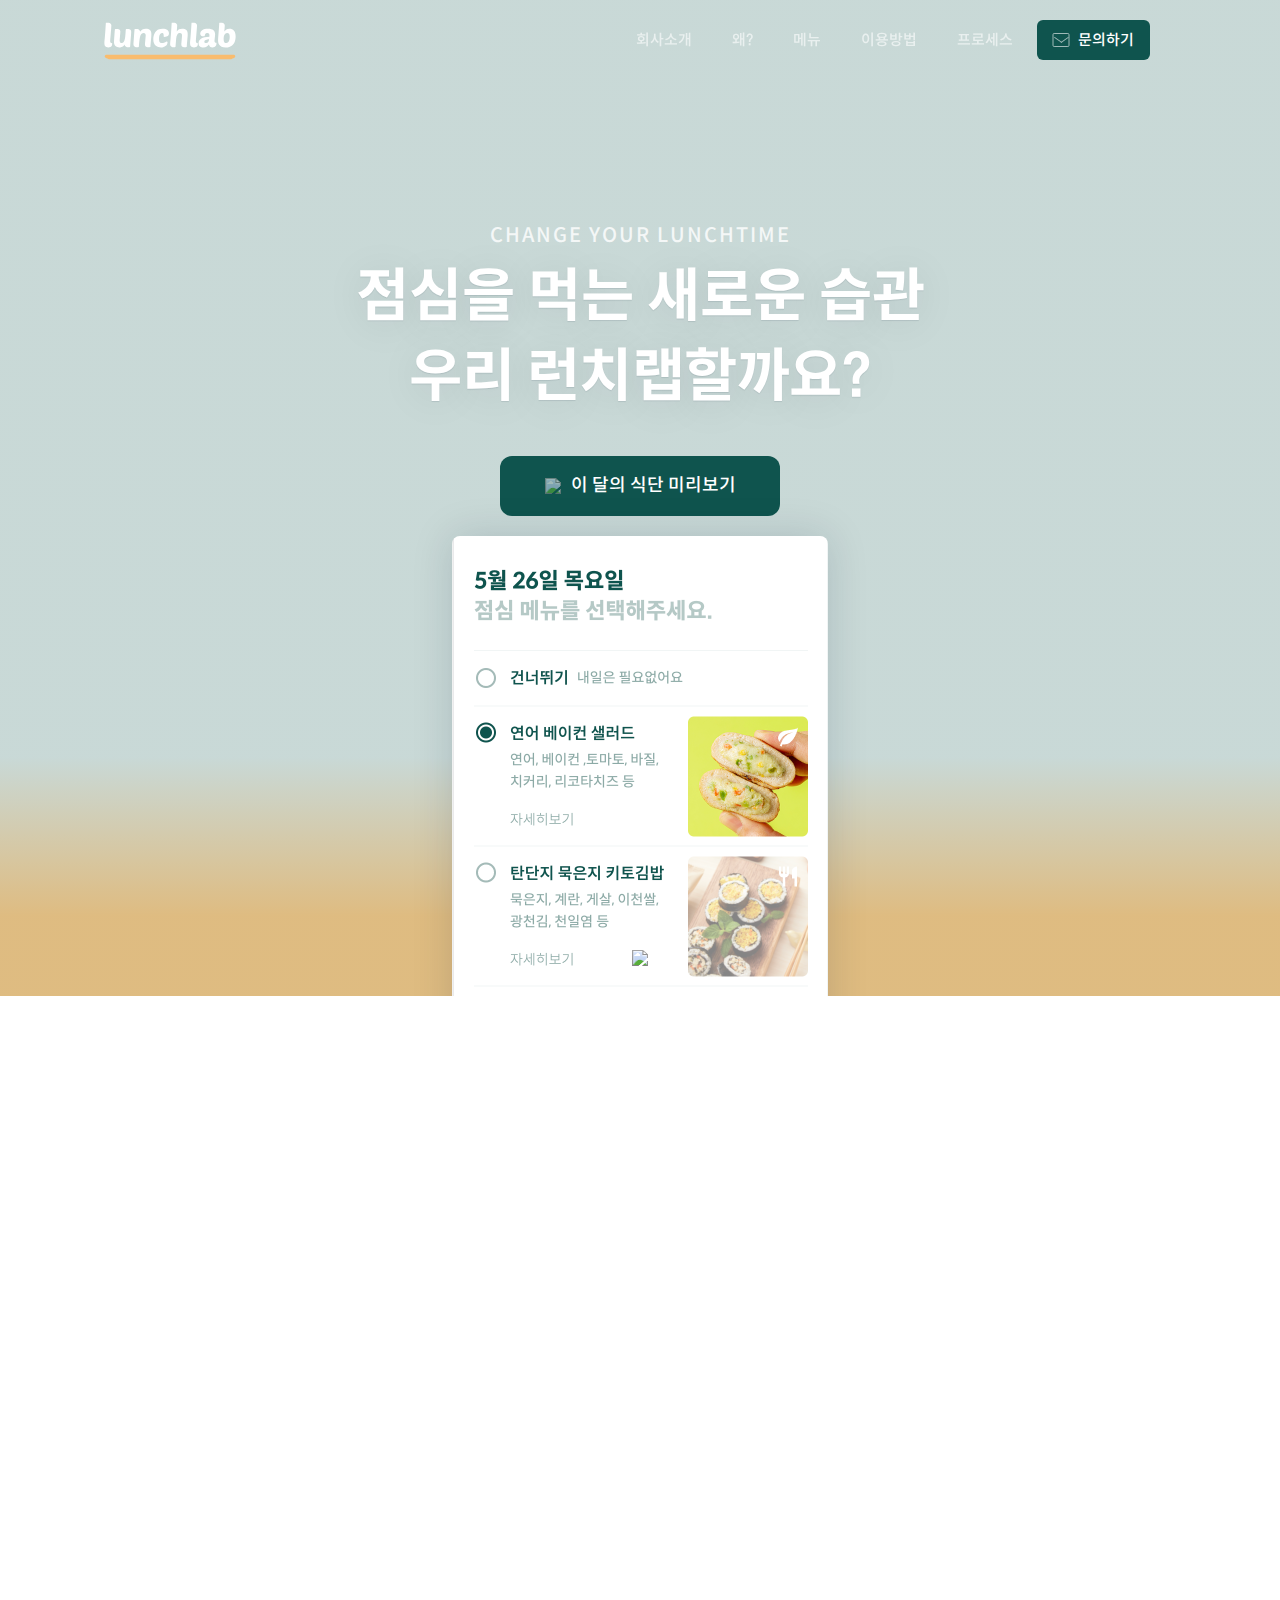
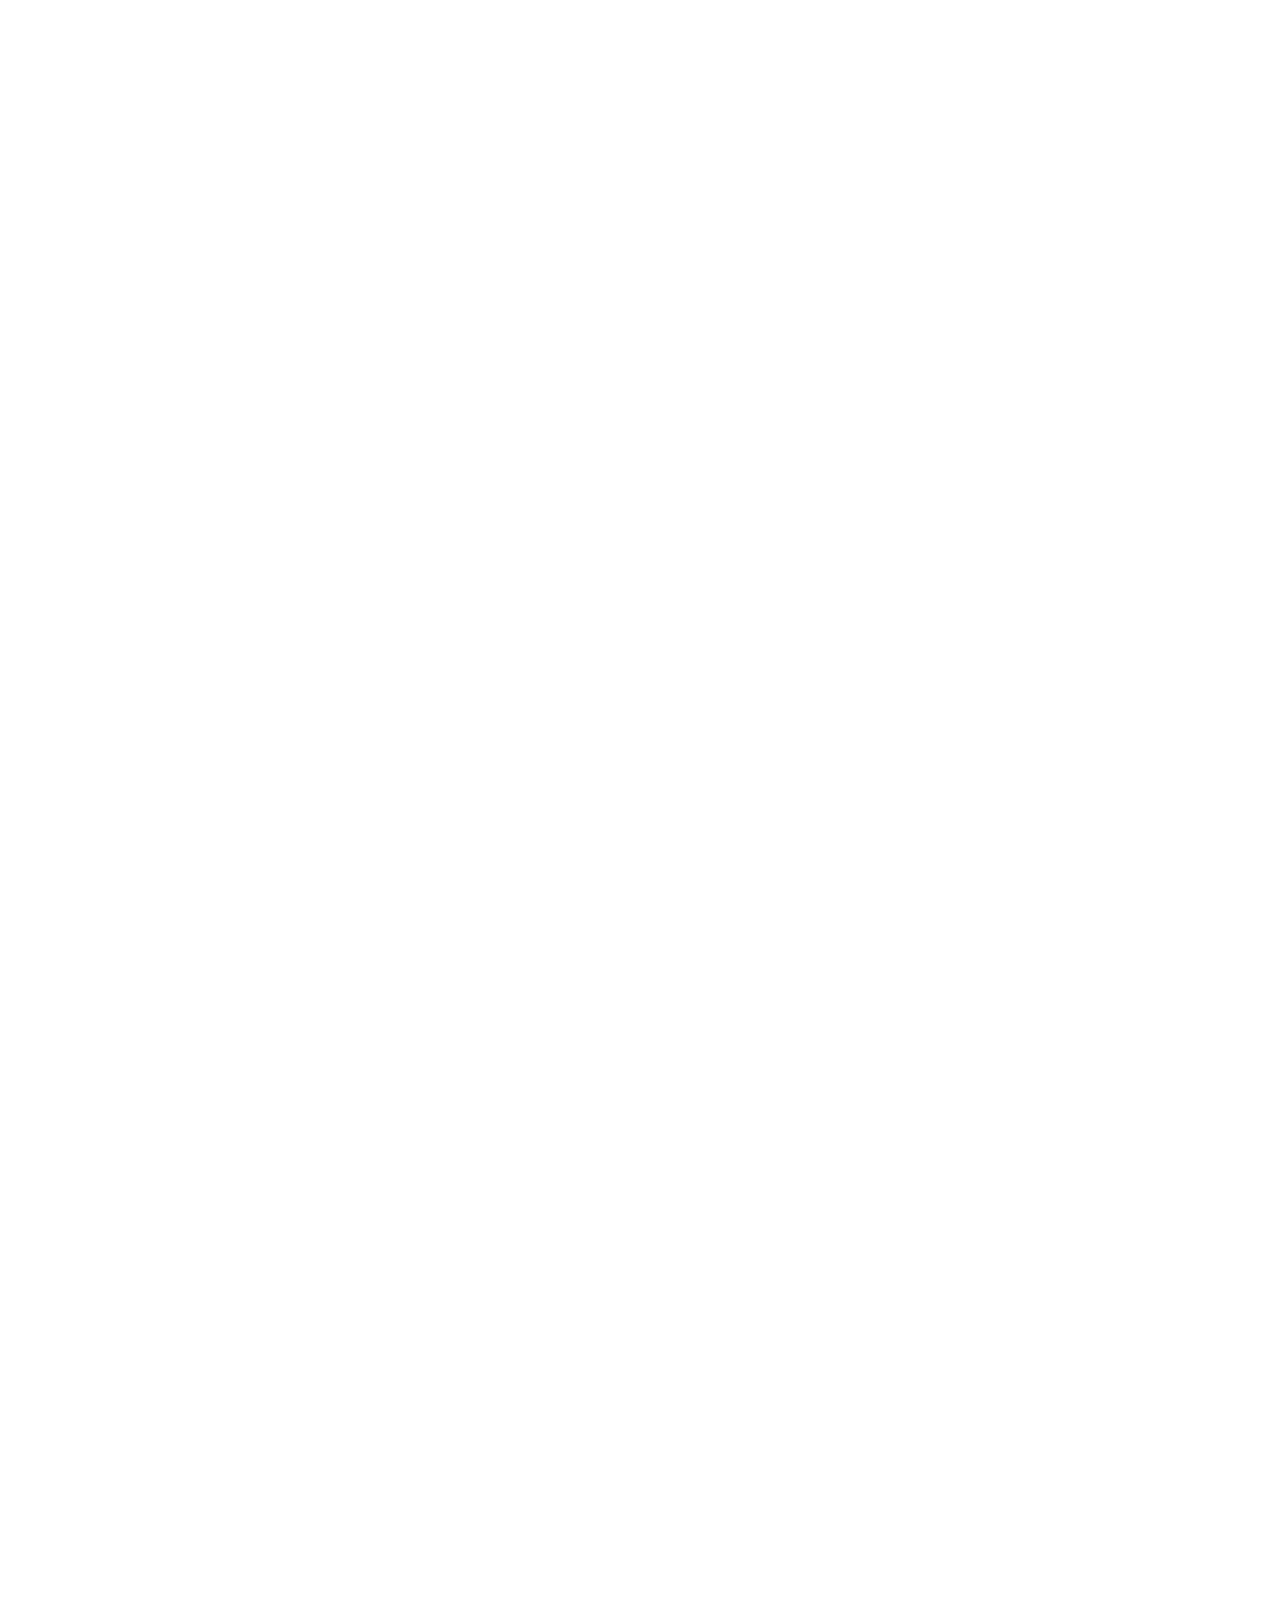
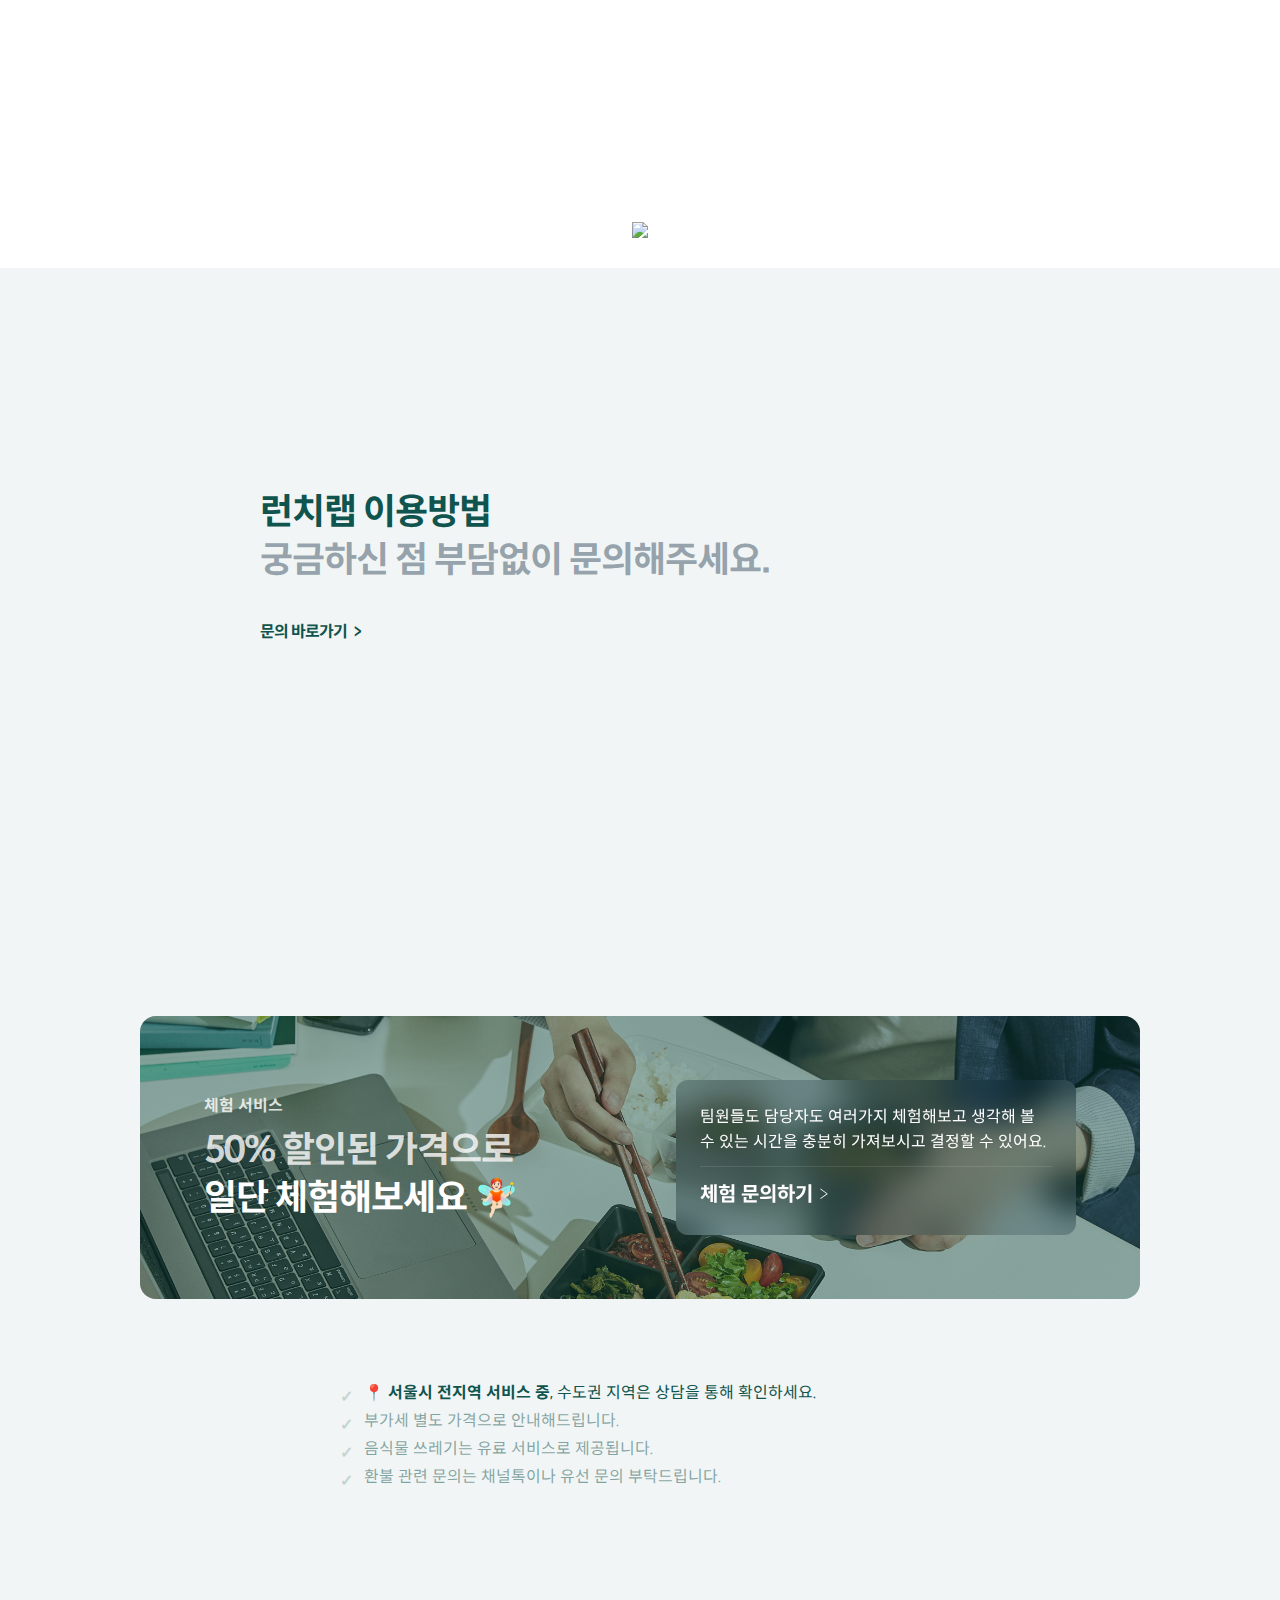
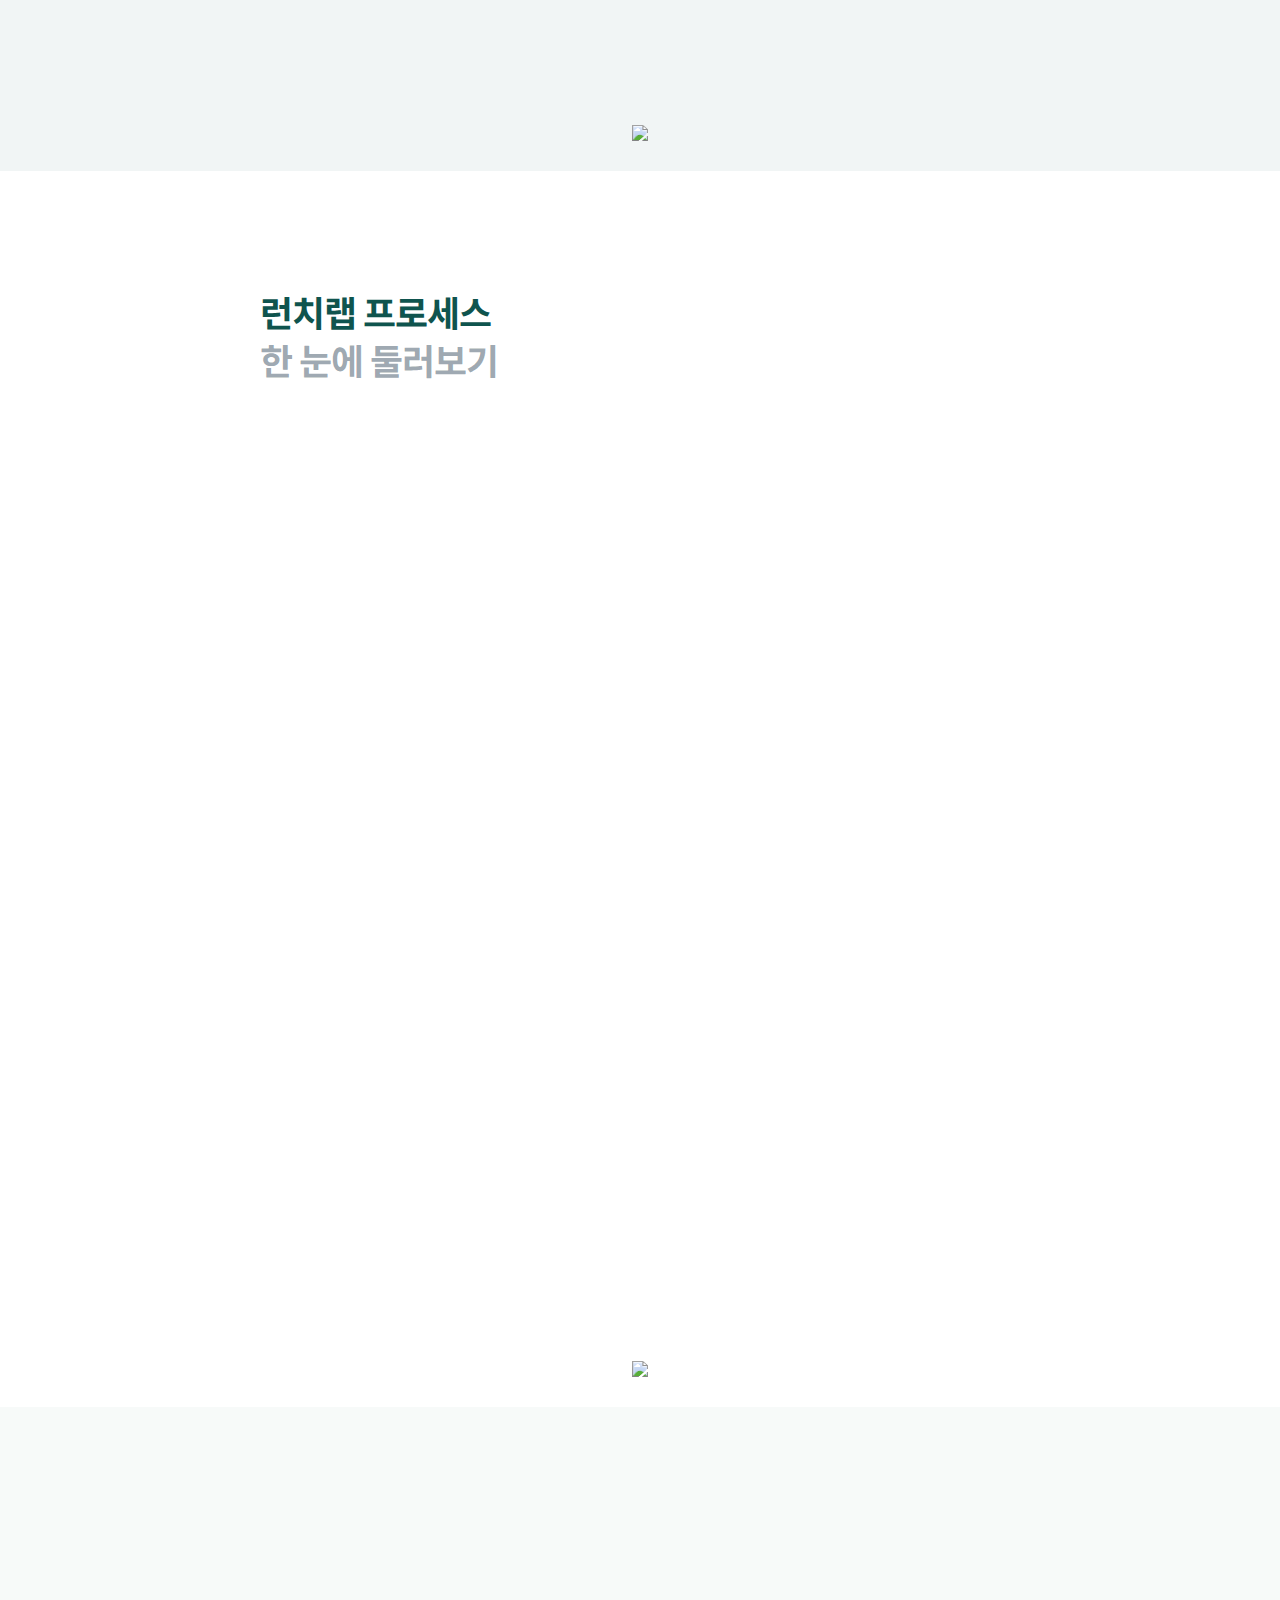
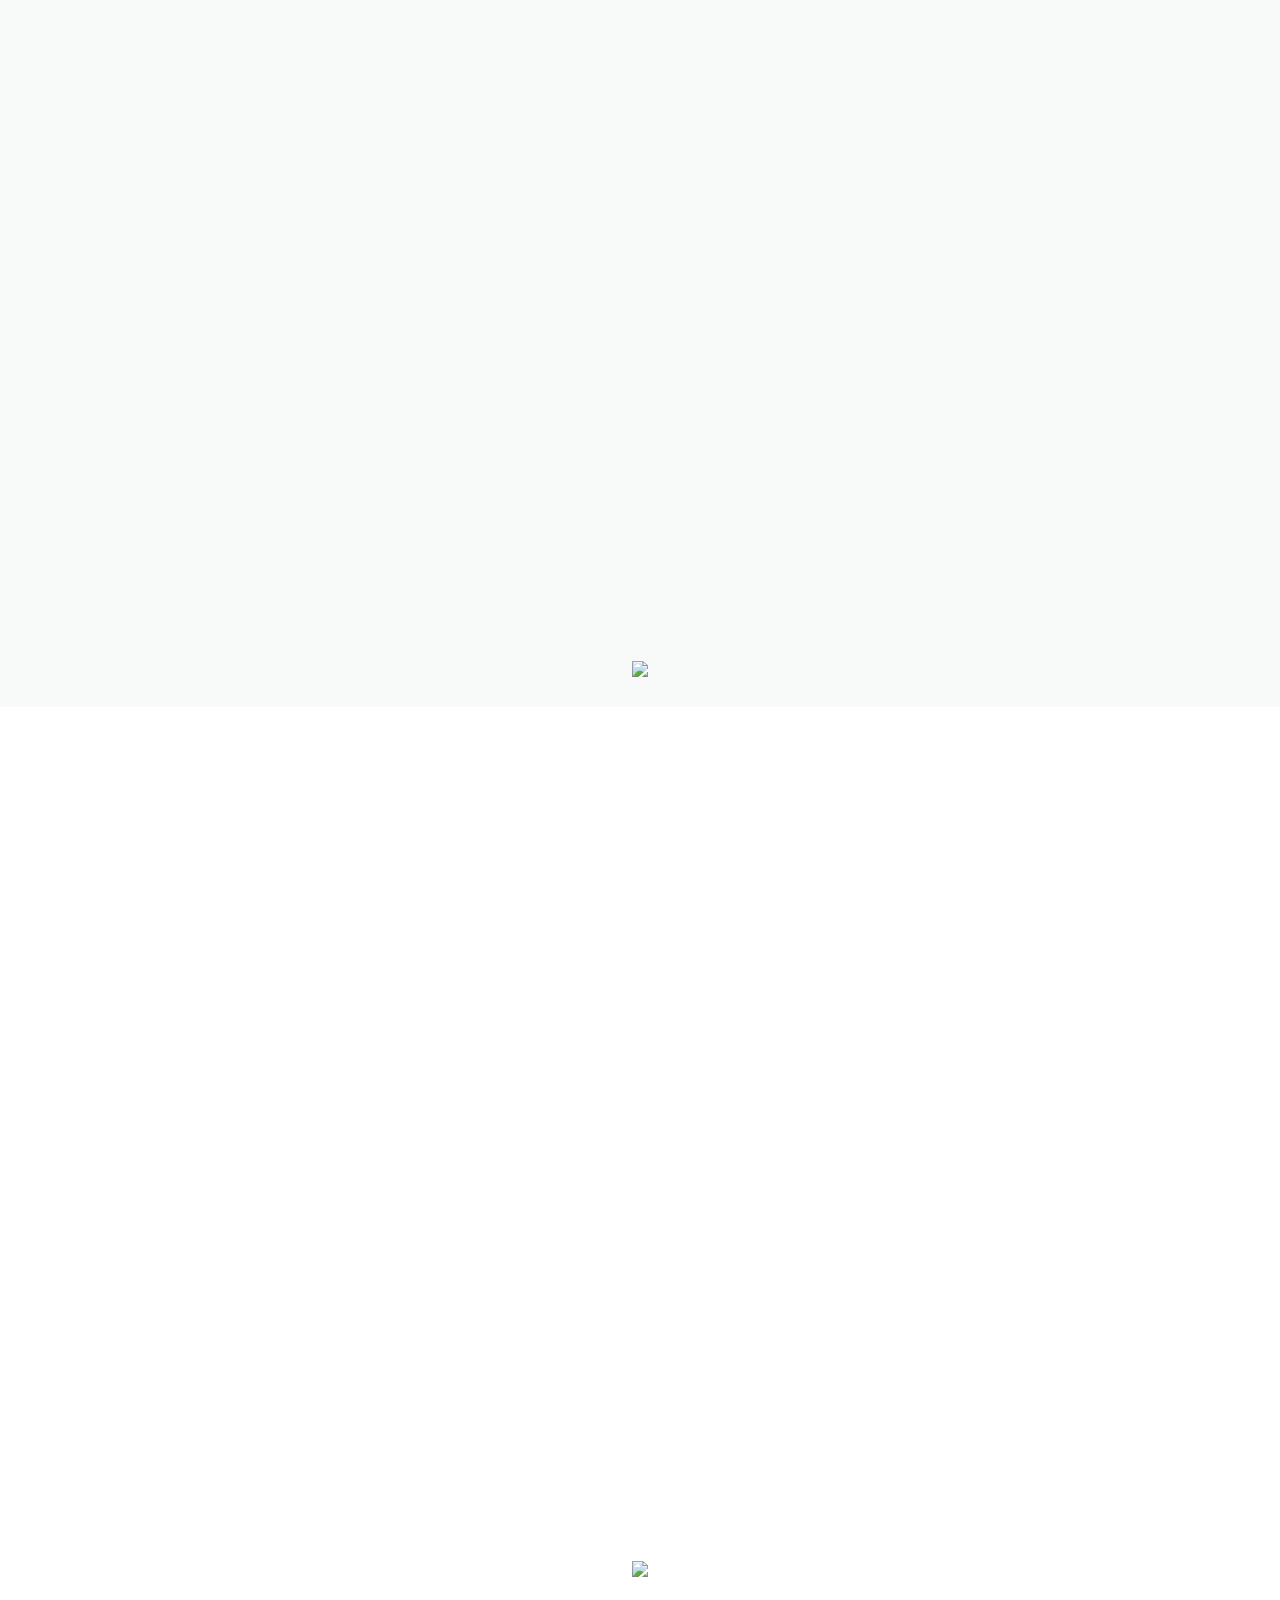
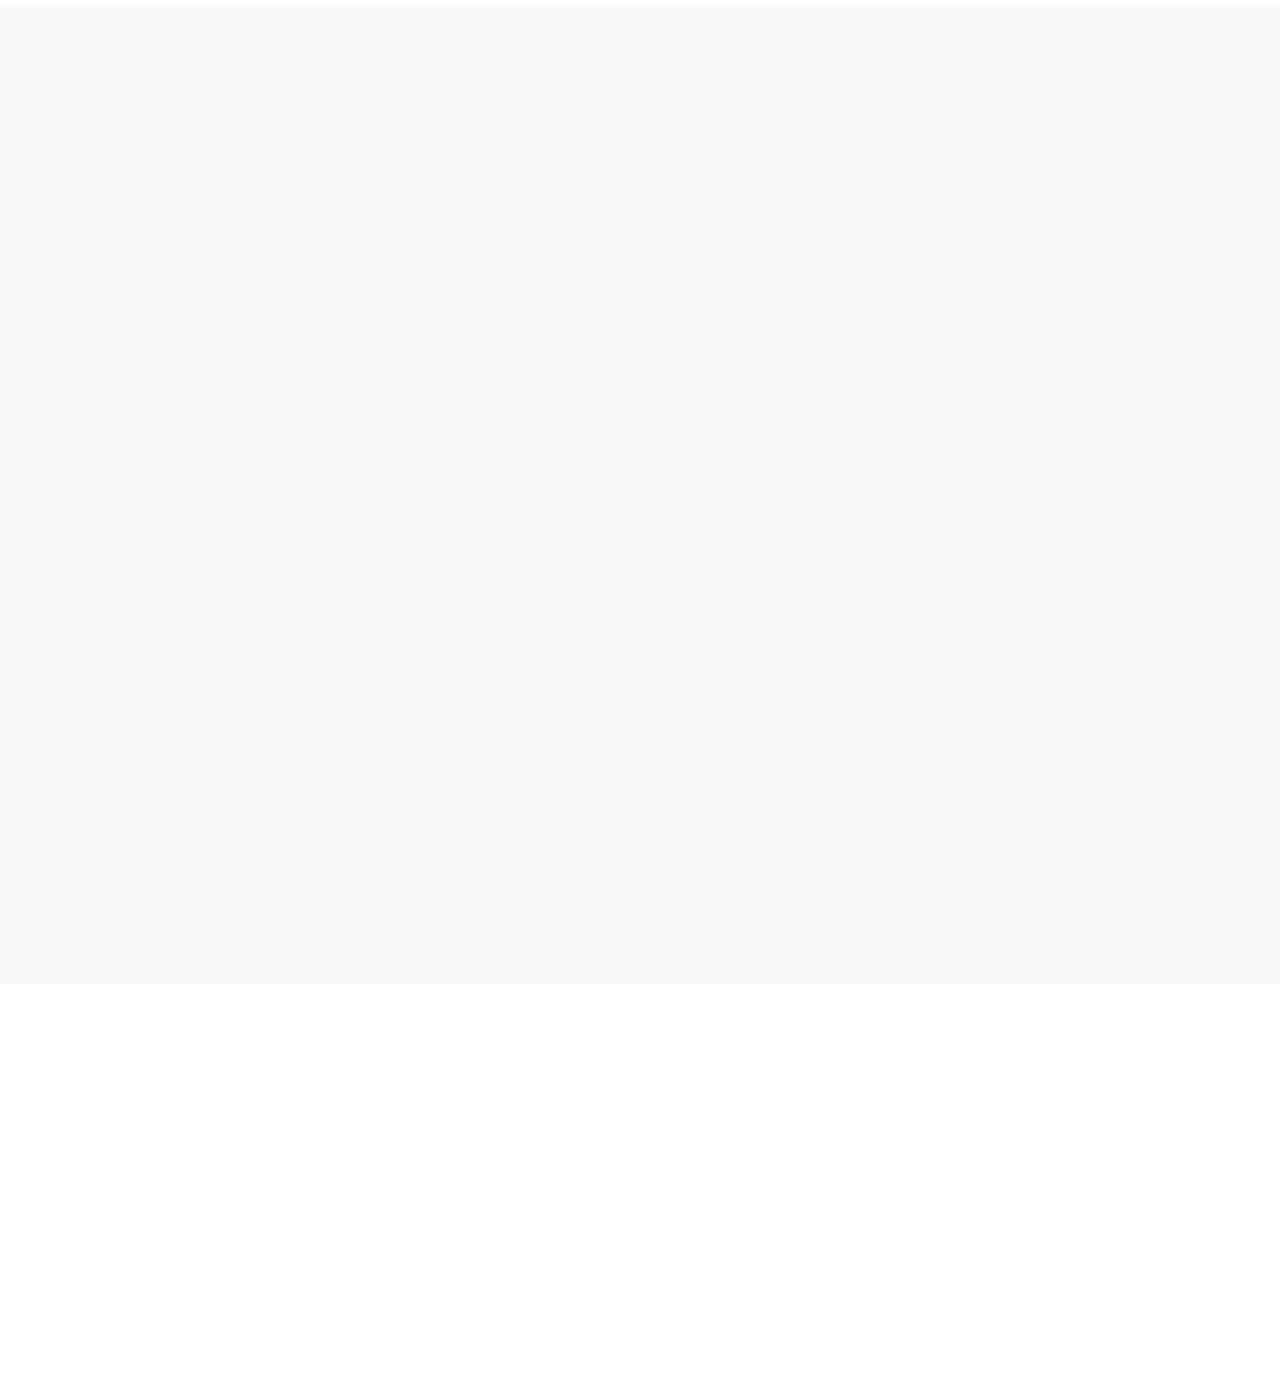
==== commit e19cbd9e: "런치랩 해야하는 이유와 클라이언트 정리" ====
--- a/index.html
+++ b/index.html
@@ -37,7 +37,9 @@
                 </svg>
             </a>
             <nav>
-                <a href="#jump-product">소개</a>
+                <a href="https://intriguing-wood-ddb.notion.site/LunchLab-c4fcc6a6d890498398d9b62b2c2fccb9" target="_blank">회사소개</a>
+                <a href="#jump-reason">왜?</a>
+                <a href="#jump-product">메뉴</a>
                 <a href="#jump-guide">이용방법</a>
                 <a href="#jump-process">프로세스</a>
                 <a href="#jump-contact"><i class="icon icon-mail"></i>문의하기</a>
@@ -55,10 +57,63 @@
         <div class="preview-app wow fadeInUp slow" data-wow-delay="1s">
             <img src="img/preview0.png">
         </div>
-        <button class="btn-jump" onclick="location.href='#jump-why'"><img src="https://icongr.am/material/chevron-down.svg?size=32&color=0E544E" /></button>
-    </section>
-
-    <section id="jump-why" class="why wow fadeIn slow">
+        <button class="btn-jump" onclick="location.href='#jump-reason'"><img src="https://icongr.am/material/chevron-down.svg?size=32&color=0E544E" /></button>
+    </section>
+
+    <section id="jump-reason" class="reason wow fadeIn slow">
+        <div class="gridbox">
+            <div class="msg">
+                <span>런치랩과 함께면</span>
+                <span>고민이 줄어듭니다</span>
+            </div>
+            <div class="item wow fadeInDown slow" data-kind="where">
+                <h4>어디가지?</h4>
+                <p>
+                    <span>고민하고 줄서고 기다리느라</span>
+                    <span>버려지는 시간 평균 45분</span>
+                </p>
+                <p>
+                    <span>금같은 시간을</span>
+                    <span>더 가치있게 사용하세요</span>
+                </p>
+            </div>
+            <div class="item wow fadeInUp" data-kind="why" data-wow-delay=".6s">
+                <h4>왜 이렇게 비싸?</h4>
+                <p>
+                    <span>치솟는 물가, 비싸지는 배달비</span>
+                    <span>런치랩은 배달비도 없어요</span>
+                </p>
+                <p>
+                    <span>불필요한 비용을 줄이고</span>
+                    <span>고객님들의 지갑을 지켜드릴게요</span>
+                </p>
+            </div>
+            <div class="item wow fadeInLeft slow" data-kind="what">
+                <h4>오늘 뭐 먹지?</h4>
+                <p>
+                    <span>메뉴판 앞에서 망설여질 때</span>
+                    <span>팀 막내의 영원한 고민</span>
+                </p>
+                <p>
+                    <span>실패없는 3가지 라인업으로</span>
+                    <span>고민을 줄이세요</span>
+                </p>
+            </div>
+            <div class="item wow fadeInUp slow" data-kind="howabout" data-wow-delay=".6s">
+                <h4>먹어도 괜찮을까?</h4>
+                <p>
+                    <span>때마다 터지는 식중독 뉴스가</span>
+                    <span>남 일 같지 않나요?</span>
+                </p>
+                <p>
+                    <span>HACCP 인증 푸드 파트너와 함께</span>
+                    <span>청결한 조리를 약속해요</span>
+                </p>
+            </div>
+        </div>
+        <button class="btn-jump" onclick="location.href='#jump-product'"><img src="https://icongr.am/material/chevron-down.svg?size=32&color=FFFFFF" /></button>
+    </section>
+    <!-- <section id="jump-why" class="why wow fadeIn slow">
         <div class="bubblemsg wow fadeInUp slow" data-wow-delay=".4s">
             <em>OUR MISSION</em>
             <p class="wow fadeIn" data-wow-delay=".4s">직장에 최적화된 똑똑한 점심식사 서비스를 만듭니다.</p>
@@ -76,12 +131,12 @@
             </div>
         </div>
         <button class="btn-jump" onclick="location.href='#jump-product'"><img src="https://icongr.am/material/chevron-down.svg?size=32&color=FFFFFF" /></button>
-    </section>
+    </section> -->
 
     <section id="jump-product" class="product">
         <div class="products">
             <div class="msg wow fadeIn">
-                <span>런치랩 상품소개</span>
+                <span>런치랩 메뉴소개</span>
                 <span>개개인의 취향과 계획에 딱 맞게</span>
             </div>
             <div class="item wow fadeInLeft slow" data-kind="meal">
@@ -253,12 +308,110 @@
 
     <section id="jump-clients" class="clients">
         <div class="msg">
-            <strong class="wow fadeInUp" data-wow-delay=".4s">이렇게 멋진 회사들이</strong>
-            <strong class="wow fadeInUp" data-wow-delay="1s">런치랩과 함께 합니다</strong>
-        </div>
-        <div class="partners wow fadeIn" data-wow-delay="1.6s">
+            <strong class="wow fadeInUp" data-wow-delay=".4s">런치랩 하는 회사들</strong>
+            <p class="wow fadeInUp" data-wow-delay=".4s">이미 많은 회사들이 런치랩과 함께 하고 있어요.</p>
+        </div>
+        <div class="partners wow fadeIn" data-wow-delay="1.2s">
             <div class="column">
                 <div class="item">
+                    <img src="clients/logo-kakaomobility.png" />
+                </div>
+                <div class="item">
+                    <img src="clients/logo-cha.png" />
+                </div>
+                <div class="item">
+                    <img src="clients/logo-revu.png" />
+                </div>
+                <div class="item">
+                    <img src="clients/logo-3billion.png" />
+                </div>
+                <div class="item">
+                    <img src="clients/logo-fastfive.png" />
+                </div>
+                <div class="item">
+                    <img src="clients/logo-jason.png" />
+                </div>
+                <div class="item">
+                    <img src="clients/logo-kossa.png" />
+                </div>
+                <div class="item">
+                    <img src="clients/logo-lotte.png" />
+                </div>
+                <div class="item">
+                    <img src="clients/logo-bon.png" />
+                </div>
+                <div class="item">
+                    <img src="clients/logo-withdental.png" />
+                </div>
+            </div>
+            <div class="column">
+                <div class="item">
+                    <img src="clients/logo-marketit.png" />
+                </div>
+                <div class="item">
+                    <img src="clients/logo-nrise.png" />
+                </div>
+                <div class="item">
+                    <img src="clients/logo-quratis.png" />
+                </div>
+                <div class="item">
+                    <img src="clients/logo-zeah.png" />
+                </div>
+                <div class="item">
+                    <img src="clients/logo-bon.png" />
+                </div>
+                <div class="item">
+                    <img src="clients/logo-cone.png" />
+                </div>
+                <div class="item">
+                    <img src="clients/logo-babypastel.png" />
+                </div>
+                <div class="item">
+                    <img src="clients/logo-dwcts.png" />
+                </div>
+                <div class="item">
+                    <img src="clients/logo-welltain.png" />
+                </div>
+                <div class="item">
+                    <img src="clients/logo-yunwoo.png" />
+                </div>
+            </div>
+            <div class="column">
+                <div class="item">
+                    <img src="clients/logo-firstdental.png" />
+                </div>
+                <div class="item">
+                    <img src="clients/logo-gourmet.png" />
+                </div>
+                <div class="item">
+                    <img src="clients/logo-idea.png" />
+                </div>
+                <div class="item">
+                    <img src="clients/logo-ieul.png" />
+                </div>
+                <div class="item">
+                    <img src="clients/logo-leping.png" />
+                </div>
+                <div class="item">
+                    <img src="clients/logo-luho.png" />
+                </div>
+                <div class="item">
+                    <img src="clients/logo-marp.png" />
+                </div>
+                <div class="item">
+                    <img src="clients/logo-realtoday.png" />
+                </div>
+                <div class="item">
+                    <img src="clients/logo-softpack.png" />
+                </div>
+                <div class="item">
+                    <img src="clients/logo-seoulkidssupport.png" />
+                </div>
+            </div>
+        </div>
+        <!-- <div class="partners wow fadeIn" data-wow-delay="1.6s">
+            <div class="column">
+                <div class="item">
                     <img src="logo/logo-revu.png" />
                 </div>
                 <div class="item">
@@ -335,7 +488,7 @@
                     <img src="logo/logo-taggers.png" />
                 </div>
             </div>
-        </div>
+        </div> -->
         <button class="btn-jump" onclick="location.href='#jump-contact'"><img src="https://icongr.am/material/chevron-down.svg?size=32&color=8CAAA6" /></button>
     </section>
 
--- a/asset/company.css
+++ b/asset/company.css
@@ -206,11 +206,11 @@
   opacity: 1;
 }
 
-.gnb.is-scroll a:not(:last-child) {
+.gnb.is-scroll nav a:not(:last-child) {
   color: #0F544E;
 }
 
-.gnb.is-scroll a:not(:last-child):hover {
+.gnb.is-scroll nav a:not(:last-child):hover {
   background-color: rgba(15, 84, 78, 0.03);
 }
 
@@ -237,6 +237,10 @@
   color: #001C34;
   /*
         히어로 섹션
+    */
+  /*
+        런치랩
+        사용해야하는 이유 4대장
     */
   /*
         미션
@@ -326,6 +330,7 @@
   font-size: 20px;
   letter-spacing: 2px;
   text-transform: uppercase;
+  text-align: center;
 }
 
 section .msg a {
@@ -377,6 +382,8 @@
   font-weight: 600;
   font-size: 58px;
   line-height: 80px;
+  word-break: keep-all;
+  text-align: center;
   text-shadow: 0 1px 1px rgba(0, 28, 52, 0.1), 0 4px 40px rgba(0, 28, 52, 0.1);
 }
 
@@ -455,6 +462,174 @@
           transform: translateY(-60px);
   -webkit-box-shadow: 0 0 40px rgba(0, 28, 52, 0.4);
           box-shadow: 0 0 40px rgba(0, 28, 52, 0.4);
+}
+
+section.reason {
+  background: rgba(15, 84, 78, 0.03);
+}
+
+section.reason .gridbox {
+  position: relative;
+  display: -webkit-box;
+  display: -ms-flexbox;
+  display: flex;
+  -webkit-box-orient: horizontal;
+  -webkit-box-direction: normal;
+      -ms-flex-direction: row;
+          flex-direction: row;
+  -ms-flex-wrap: wrap;
+      flex-wrap: wrap;
+  -webkit-box-pack: center;
+      -ms-flex-pack: center;
+          justify-content: center;
+  max-width: 1080px;
+  width: 100%;
+  padding: 20px 40px 180px;
+}
+
+section.reason .gridbox:hover .item {
+  opacity: .4;
+}
+
+section.reason .gridbox:hover .item:hover {
+  opacity: 1;
+  -webkit-transform: scale(1.04);
+          transform: scale(1.04);
+}
+
+section.reason .msg {
+  padding-top: 100px;
+  width: 84%;
+  max-width: 1080px;
+  min-width: inherit;
+  -webkit-box-pack: start;
+      -ms-flex-pack: start;
+          justify-content: flex-start;
+  -webkit-box-align: start;
+      -ms-flex-align: start;
+          align-items: flex-start;
+}
+
+section.reason .msg span {
+  color: #0F544E;
+  font-weight: 600;
+  font-size: 36px;
+  line-height: 48px;
+  letter-spacing: -1px;
+}
+
+section.reason .msg span:last-child {
+  color: rgba(0, 28, 52, 0.4);
+}
+
+section.reason .item {
+  position: relative;
+  display: -webkit-box;
+  display: -ms-flexbox;
+  display: flex;
+  -webkit-box-orient: vertical;
+  -webkit-box-direction: normal;
+      -ms-flex-direction: column;
+          flex-direction: column;
+  -webkit-box-align: start;
+      -ms-flex-align: start;
+          align-items: flex-start;
+  -webkit-box-pack: start;
+      -ms-flex-pack: start;
+          justify-content: flex-start;
+  -ms-flex-wrap: wrap;
+      flex-wrap: wrap;
+  margin: 20px;
+  padding: 40px;
+  width: 40%;
+  min-width: 280px;
+  height: 360px;
+  background: #FFF;
+  -webkit-transition: all .4s ease-in-out;
+  transition: all .4s ease-in-out;
+  border-radius: 16px;
+}
+
+section.reason .item[data-kind]::after {
+  content: '';
+  z-index: 1;
+  position: absolute;
+  right: 20px;
+  bottom: 20px;
+  display: -webkit-box;
+  display: -ms-flexbox;
+  display: flex;
+  -webkit-box-align: center;
+      -ms-flex-align: center;
+          align-items: center;
+  -webkit-box-pack: center;
+      -ms-flex-pack: center;
+          justify-content: center;
+  width: 68px !important;
+  height: 68px;
+  color: #0F544E;
+  font-size: 64px;
+  line-height: 1;
+}
+
+section.reason .item[data-kind=where]::after {
+  content: '🕚';
+}
+
+section.reason .item[data-kind=why]::after {
+  content: '💳';
+}
+
+section.reason .item[data-kind=what]::after {
+  content: '🥗';
+}
+
+section.reason .item[data-kind=howabout]::after {
+  background: url("../pic/pic-haccp.png") no-repeat center;
+  background-size: 64px;
+}
+
+section.reason h4 {
+  z-index: 1;
+  position: relative;
+  display: -webkit-box;
+  display: -ms-flexbox;
+  display: flex;
+  -webkit-box-orient: vertical;
+  -webkit-box-direction: reverse;
+      -ms-flex-direction: column-reverse;
+          flex-direction: column-reverse;
+  padding: 0;
+  color: #0F544E;
+  font-weight: 600;
+  font-size: 32px;
+  line-height: 40px;
+}
+
+section.reason p {
+  z-index: 1;
+  position: relative;
+  opacity: .8;
+  margin-top: 12px;
+  padding: 0;
+  color: rgba(15, 84, 78, 0.5);
+  font-weight: 500;
+  word-break: keep-all;
+}
+
+section.reason p span {
+  display: block;
+  font-size: 20px;
+  line-height: 28px;
+  letter-spacing: -1px;
+}
+
+section.reason small {
+  margin-bottom: 4px;
+  color: rgba(15, 84, 78, 0.4);
+  font-style: normal;
+  font-size: 15px;
+  line-height: 1;
 }
 
 section.why {
@@ -593,6 +768,12 @@
   max-height: 90vh;
 }
 
+section.clients p {
+  padding-bottom: 24px;
+  color: rgba(15, 84, 78, 0.5);
+  font-size: 20px;
+}
+
 section.clients .partners {
   position: relative;
   display: -webkit-box;
@@ -670,7 +851,7 @@
 
 section.clients .partners .item img {
   mix-blend-mode: darken;
-  max-width: 180px;
+  max-width: 128px;
   max-height: 60px;
 }
 
@@ -769,7 +950,7 @@
 }
 
 section.process .introduce .item[data-kind=clean] {
-  background: rgba(15, 84, 78, 0.03) url("../img/pic-wash.png") no-repeat right bottom;
+  background: rgba(15, 84, 78, 0.03) url("../pic/pic-clear.png") no-repeat right bottom;
   background-size: 520px !important;
 }
 
@@ -833,7 +1014,7 @@
 }
 
 section.product {
-  background: rgba(15, 84, 78, 0.03);
+  background: #FFF;
 }
 
 section.product .products {
@@ -1235,10 +1416,8 @@
 }
 
 section.guide .information li {
-  display: -webkit-box;
-  display: -ms-flexbox;
-  display: flex;
-  position: relative;
+  position: relative;
+  padding-left: 24px;
   color: rgba(15, 84, 78, 0.5);
   font-weight: 400;
   font-size: 16px;
@@ -1248,7 +1427,9 @@
 
 section.guide .information li::before {
   content: '✓';
-  margin: 0 12px 0 2px;
+  position: absolute;
+  left: 0;
+  top: 4px;
   color: rgba(15, 84, 78, 0.5);
   font-weight: 600;
   opacity: .4;
@@ -1922,26 +2103,115 @@
   }
   section {
     min-height: 100vh !important;
+    padding: 40px 0;
   }
   section .msg {
-    padding: 40px !important;
+    padding: 0 !important;
+    width: inherit !important;
+    word-break: keep-all;
   }
   section .msg strong {
-    font-size: 32px !important;
+    font-size: 28px !important;
   }
   section .msg p {
     font-size: 14px !important;
+  }
+  section.hero em,
+  section.hero .preview-app {
+    display: none;
+  }
+  section.hero .msg {
+    margin: 0 40px;
+  }
+  section.hero .msg span {
+    font-size: 48px;
+    line-height: 56px;
+  }
+  section.hero .msg strong {
+    font-size: 24px;
+  }
+  section.product .products {
+    padding: 24px;
+  }
+  section.product .item {
+    margin: 24px 0 0;
+    width: inherit;
+  }
+  section.reason .gridbox {
+    padding: 24px;
+  }
+  section.reason .msg {
+    display: none;
+  }
+  section.reason .item {
+    margin: 24px 0 0;
+    width: inherit;
+    height: 320px;
+  }
+  section.guide .guidebox {
+    padding: 24px;
+  }
+  section.guide .cardbox {
+    -webkit-box-orient: vertical;
+    -webkit-box-direction: normal;
+        -ms-flex-direction: column;
+            flex-direction: column;
+  }
+  section.guide .cardbox .item {
+    width: inherit;
+    border-radius: 8px !important;
+  }
+  section.guide .cardbox .item + .item {
+    border-top: 1px dashed rgba(15, 84, 78, 0.06);
+  }
+  section.guide .information {
+    width: 100%;
+  }
+  section.process .introduce {
+    padding: 24px;
+  }
+  section.process .introduce .item {
+    margin: 24px 0 0;
+    width: inherit;
+  }
+  section.information .msg h2 {
+    font-size: 32px;
+  }
+  section .faq {
+    border-radius: 0;
+  }
+  section .tryuse {
+    margin: 40px 0 0;
+    padding: 24px;
+    width: 100%;
+    -webkit-box-orient: vertical;
+    -webkit-box-direction: normal;
+        -ms-flex-direction: column;
+            flex-direction: column;
+  }
+  section .tryuse h2 {
+    margin: 0;
+    width: 100%;
+  }
+  section .tryuse span {
+    font-size: 28px;
+    line-height: 36px;
+  }
+  section .tryuse p {
+    margin: 12px 0 0;
+  }
+  section.contact .form {
+    padding: 0 12px;
   }
   .gnb {
     z-index: 500;
     display: block;
     padding-top: 0 !important;
     height: 78px;
-    -webkit-backdrop-filter: blur(10px);
-            backdrop-filter: blur(10px);
   }
   .gnb .brand {
     position: relative;
+    width: 100%;
     height: 78px;
     text-indent: -9999px;
   }
@@ -1978,11 +2248,9 @@
     -webkit-box-direction: normal;
         -ms-flex-direction: column;
             flex-direction: column;
-    padding-bottom: 10px;
+    padding-bottom: 24px;
     width: 100%;
     background: #0F544E;
-    -webkit-backdrop-filter: blur(10px);
-            backdrop-filter: blur(10px);
     overflow: hidden;
     -webkit-transition: all 0.25s cubic-bezier(0.17, 0.67, 0.83, 0.67);
     transition: all 0.25s cubic-bezier(0.17, 0.67, 0.83, 0.67);
@@ -2005,18 +2273,35 @@
     background-color: transparent !important;
     opacity: .6;
   }
-  .gnb.is-open::before {
+  .gnb.is-scroll {
+    -webkit-backdrop-filter: none;
+            backdrop-filter: none;
+    background: #0F544E;
+  }
+  .gnb.is-scroll::before {
     background: none;
-  }
-  .gnb.is-open nav {
+    -webkit-backdrop-filter: none;
+            backdrop-filter: none;
+  }
+  .gnb.is-open, .gnb.is-open.is-scroll {
+    background: #0F544E;
+  }
+  .gnb.is-open::before, .gnb.is-open.is-scroll::before {
+    background: none;
+  }
+  .gnb.is-open nav, .gnb.is-open.is-scroll nav {
     top: 78px;
   }
-  .gnb.is-open h1::after {
+  .gnb.is-open nav a, .gnb.is-open.is-scroll nav a {
+    opacity: 1;
+    color: #FFF;
+  }
+  .gnb.is-open h1::after, .gnb.is-open.is-scroll h1::after {
     top: 34px;
     -webkit-transform: rotate(45deg);
             transform: rotate(45deg);
   }
-  .gnb.is-open h1::before {
+  .gnb.is-open h1::before, .gnb.is-open.is-scroll h1::before {
     top: 34px;
     width: 20px;
     -webkit-transform: rotate(-45deg);
